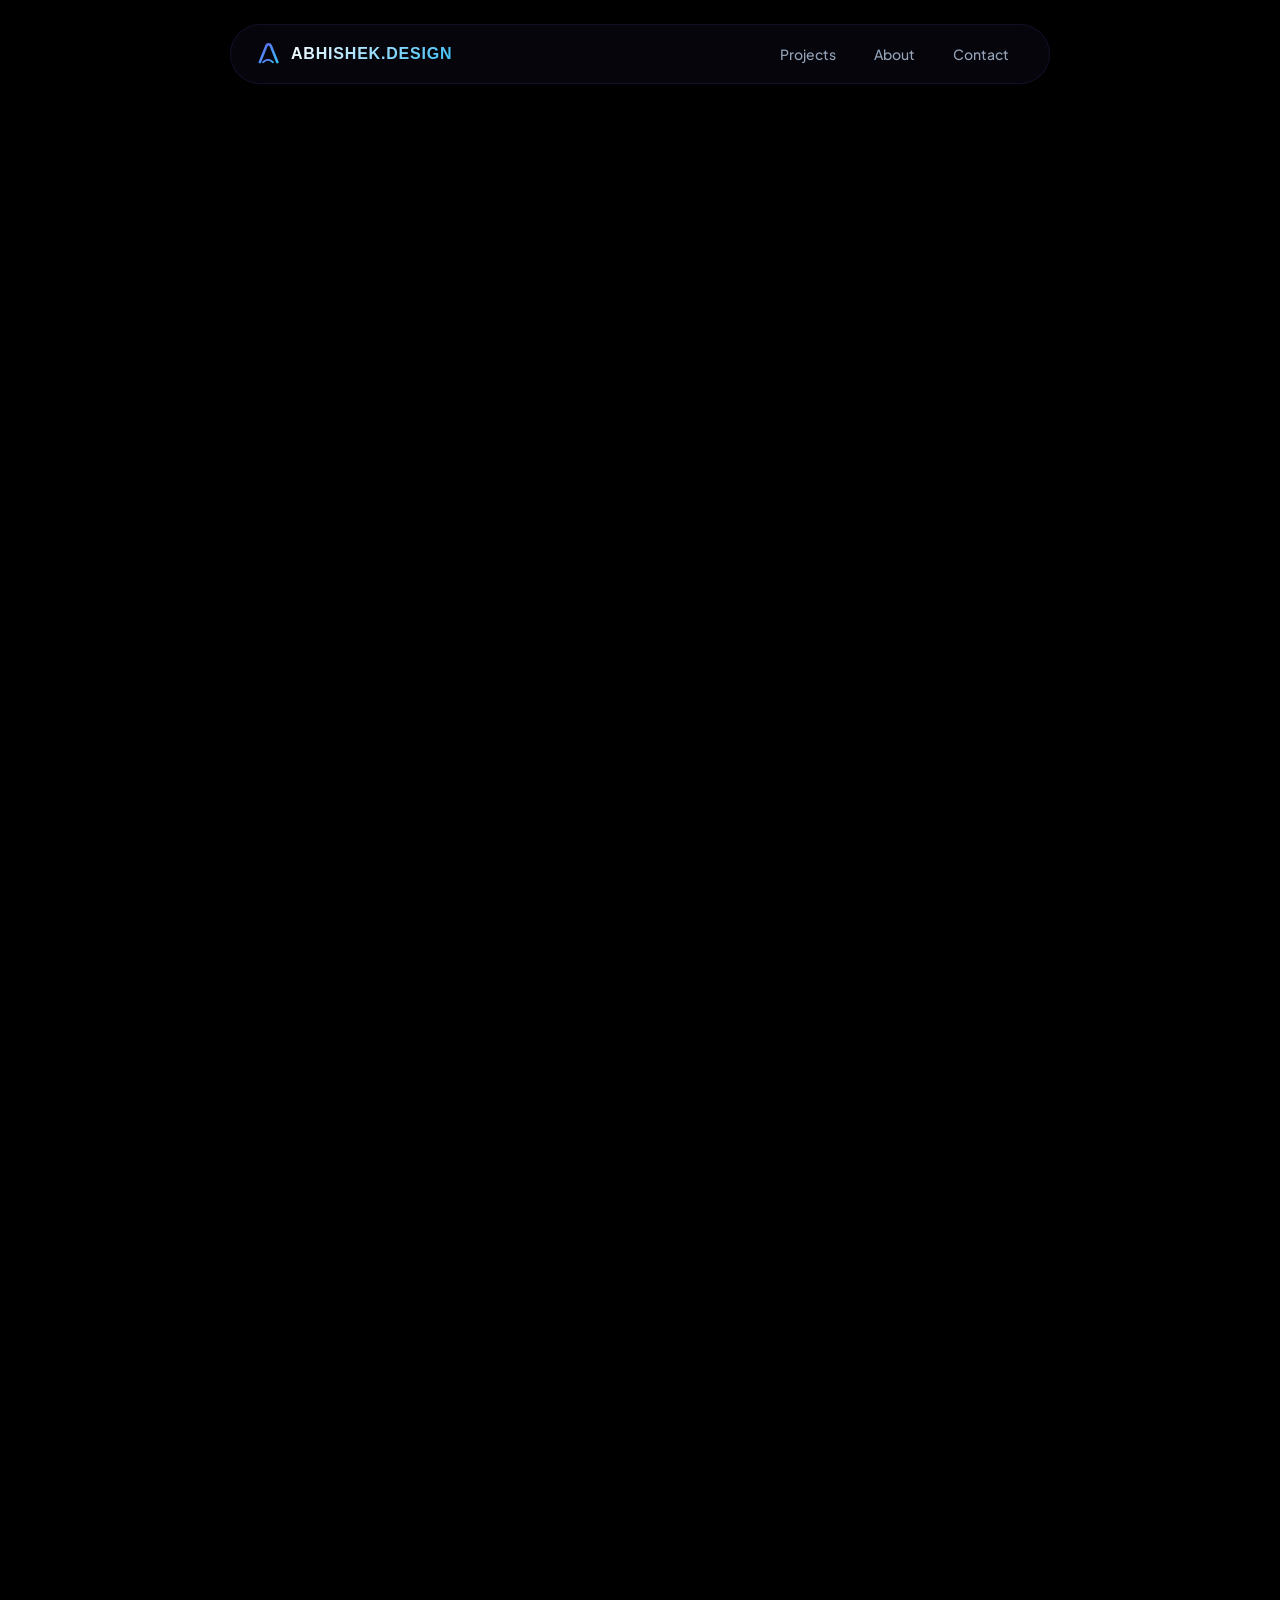
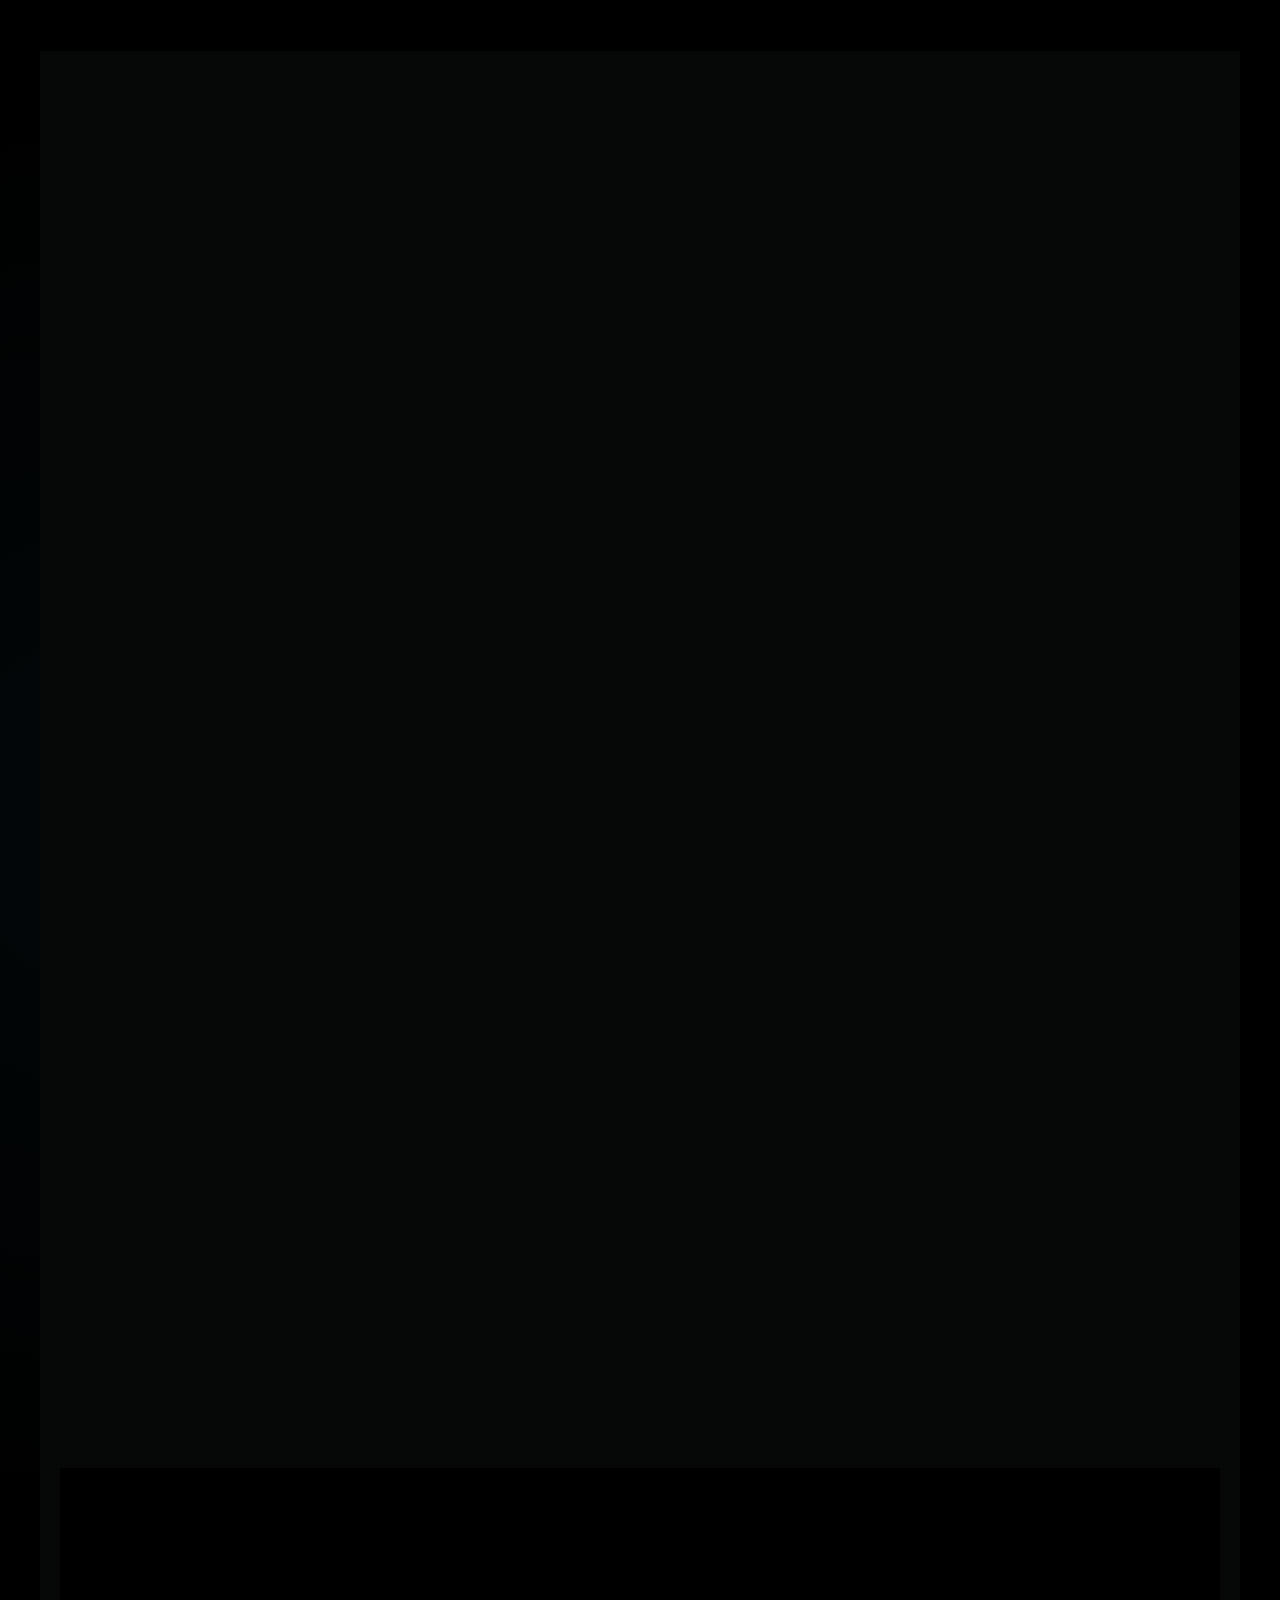
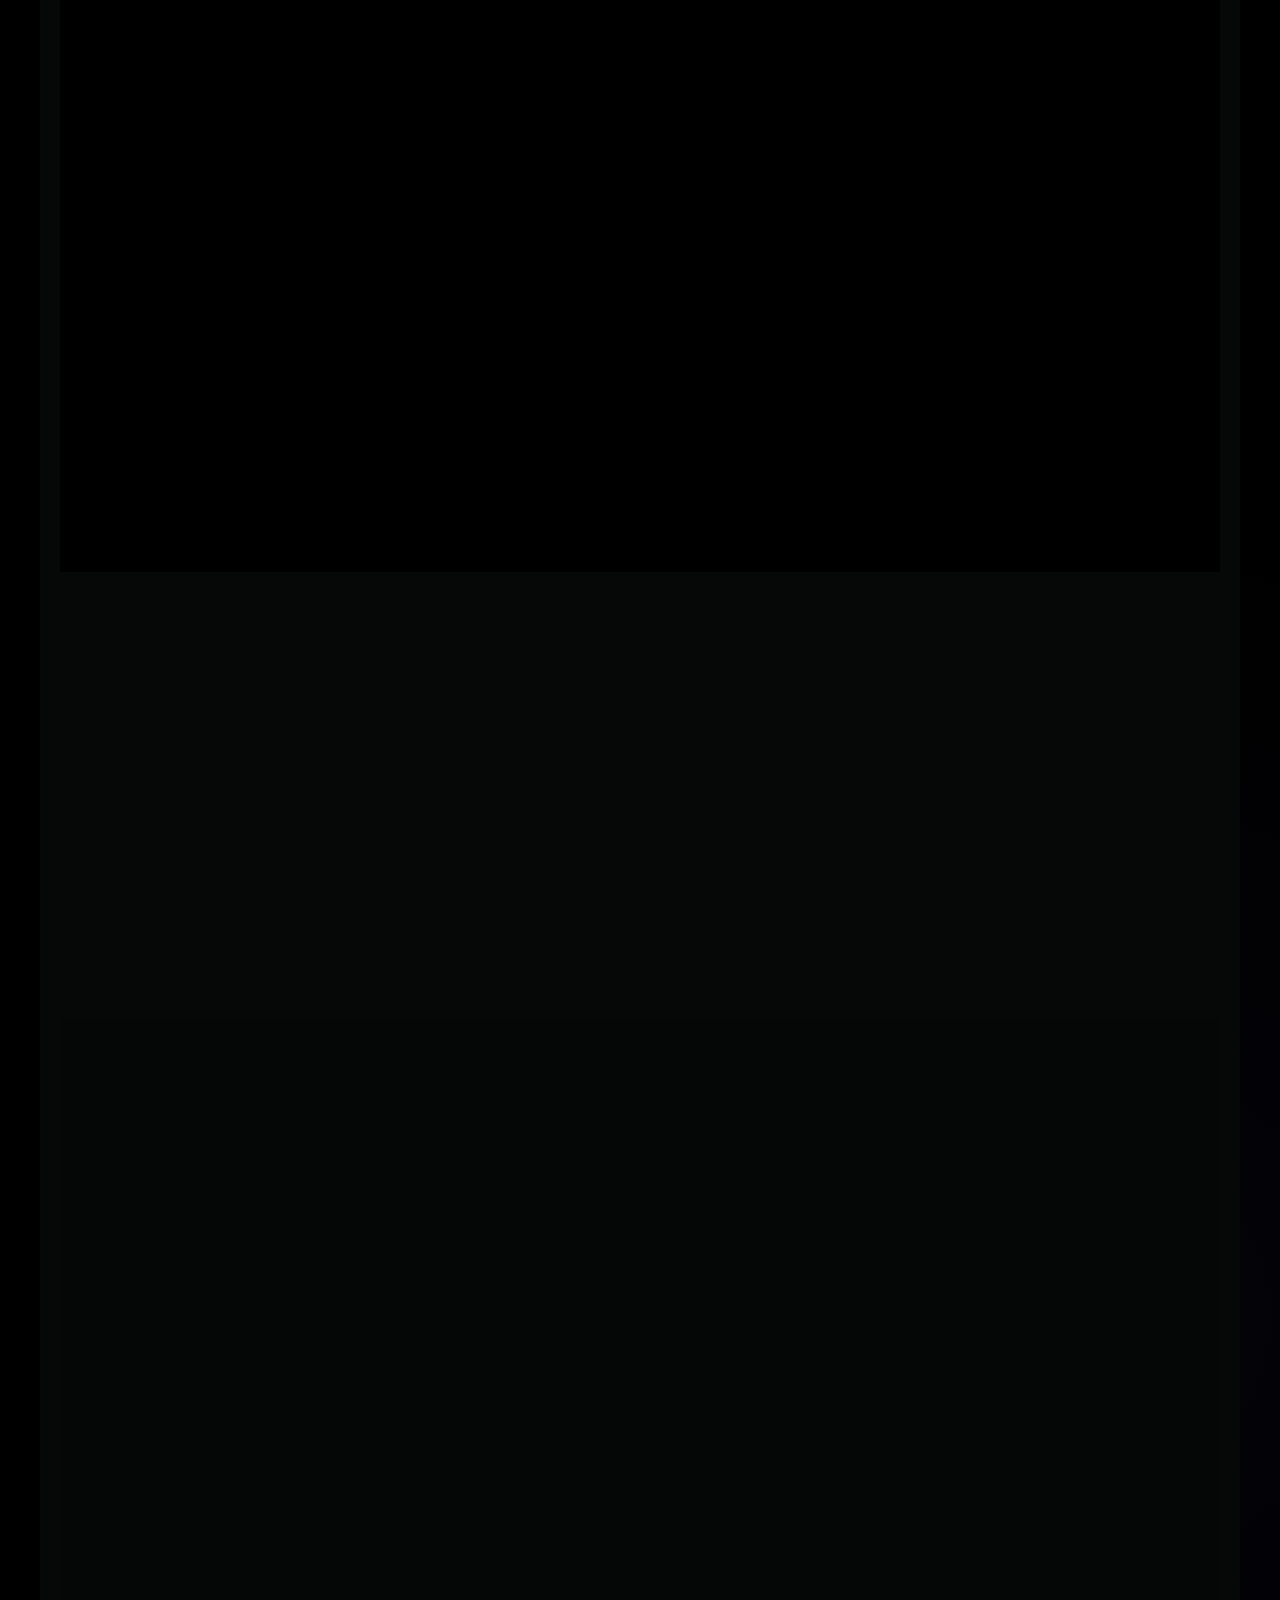
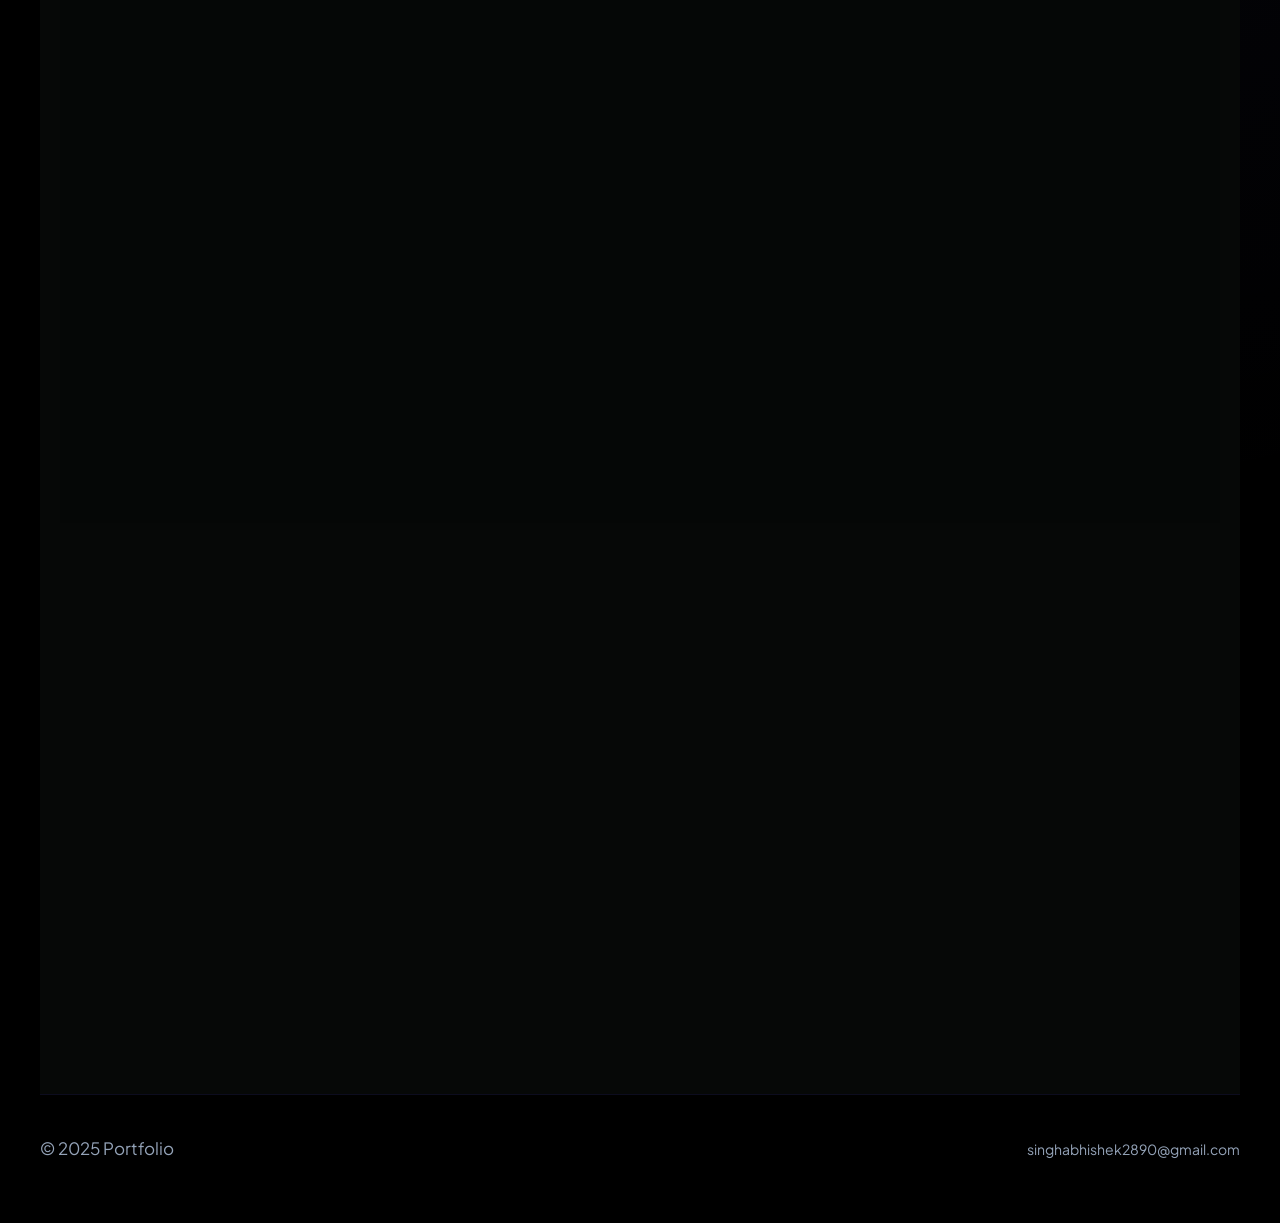
==== projects/planto.html @ 1b9af535 "Merge pull request #2 from Abhisheksingh1410/feature/framer-design-system Overhaul design system and" ====
<!doctype html>
<html lang="en">
  <head>
    <meta charset="utf-8">
    <meta name="viewport" content="width=device-width, initial-scale=1">
    <title>Planto Case Study - Abhishek Singh</title>
    <meta name="description" content="Planto case study by Abhishek Singh, a premium plant ecommerce landing page.">
    
    <!-- Preconnect to Fonts -->
    <link rel="preconnect" href="https://fonts.googleapis.com">
    <link rel="preconnect" href="https://fonts.gstatic.com" crossorigin>
    
    <!-- Satoshi and Plus Jakarta Sans -->
    <link href="https://fonts.googleapis.com/css2?family=Plus+Jakarta+Sans:ital,wght@0,300;0,400;0,500;0,600;0,700;0,800;1,300;1,400;1,500;1,600;1,700;1,800&display=swap" rel="stylesheet">
    <link href="https://api.fontshare.com/v2/css?f[]=satoshi@300,400,500,700,900&display=swap" rel="stylesheet">
    
    <link rel="stylesheet" href="../styles.css">
  </head>
  <body class="planto-case-study">
    <!-- Mouse Follower Ambient Glow -->
    <div class="mouse-follower" aria-hidden="true"></div>

    <!-- Floating pill header -->
    <header class="site-header">
      <a class="brand" href="../index.html" aria-label="Abhishek Singh home">
        <span class="brand-logo">
          <svg width="26" height="26" viewBox="0 0 32 32" fill="none" xmlns="http://www.w3.org/2000/svg">
            <defs>
              <linearGradient id="logo-grad" x1="0%" y1="0%" x2="100%" y2="100%">
                <stop offset="0%" stop-color="#6366f1" />
                <stop offset="100%" stop-color="#38bdf8" />
              </linearGradient>
            </defs>
            <path d="M6 26L14 6C14.5 4.8 15.5 4 16.8 4C18 4 19 4.8 19.5 6L27.5 26" stroke="url(#logo-grad)" stroke-width="3.2" stroke-linecap="round" stroke-linejoin="round"/>
            <path d="M11 18H22.5" stroke="url(#logo-grad)" stroke-width="3.2" stroke-linecap="round"/>
            <path d="M10 26C10 26 13 23 16 23C19 23 22 26 22 26" stroke="url(#logo-grad)" stroke-width="2.5" stroke-linecap="round"/>
          </svg>
        </span>
        <span class="brand-text">Abhishek.Design</span>
      </a>
      <button class="nav-toggle" type="button" aria-label="Open navigation" aria-expanded="false">
        <span></span>
        <span></span>
      </button>
      <nav class="site-nav" aria-label="Primary navigation">
        <a href="../index.html#projects">Projects</a>
        <a href="../index.html#about">About</a>
        <a href="../index.html#contact">Contact</a>
      </nav>
    </header>

    <main>
      <!-- Case Study Hero -->
      <section class="case-hero section-pad planto-hero">
        <div class="case-kicker reveal">Web Design / Ecommerce Landing Page</div>
        <h1 class="reveal">Planto Case Study</h1>
        <p class="case-lede reveal">A premium plant shopping experience that uses a dark botanical atmosphere, glass product panels, and customer-focused layouts to make indoor gardening feel aspirational.</p>
        
        <!-- Large Showcase Mockup -->
        <div class="case-single-visual reveal">
          <img class="case-visual" src="../assets/planto-mockup.jpeg" alt="Planto E-commerce Mockup Main">
        </div>
      </section>

      <!-- Case Overview Section -->
      <section class="section-pad case-overview">
        <div class="fact-grid reveal">
          <div>
            <span>Role</span>
            <strong>Landing Page UI, Visual Identity</strong>
          </div>
          <div>
            <span>Tools Used</span>
            <strong>Figma, Miro, ProtoPie, Maze</strong>
          </div>
          <div>
            <span>Format</span>
            <strong>Desktop Web Layout</strong>
          </div>
        </div>
        
        <div class="case-copy reveal">
          <h2>Design Context</h2>
          <p class="project-brief-intro">Planto is a premium plant e-commerce landing page crafted as a rich, long-form journey for contemporary plant lovers. Below is a breakdown of the core user experience challenges and how the design system addresses them.</p>
        </div>
      </section>

      <!-- Visual Problem & Solution Section (Botanical Green Theme) -->
      <section class="section-pad planto-problem-solution-visualizer">
        <div class="visualizer-header reveal">
          <span class="pill-badge"><span class="badge-dot green"></span>Problem &amp; Solution</span>
        </div>
        
        <div class="visualizer-container reveal">
          <div class="visualizer-circle-bg green-glow" aria-hidden="true"></div>
          
          <!-- Box 1: The Problem (Top Right / Forest Green Background) -->
          <div class="visual-card problem-card planto-theme">
            <div class="card-tabs">
              <span class="tab active">Problem</span>
              <span class="tab">Solution</span>
            </div>
            <div class="card-body">
              <p>Online plant shopping often feels flat and uninspiring. Standard e-commerce grids fail to convey the organic beauty, care requirements, and environmental benefits of indoor plants, leading to low engagement and customer hesitation.</p>
            </div>
            <div class="card-footer">
              <div class="profile-avatar planto-theme">AS</div>
              <div class="profile-info">
                <strong>Abhishek Singh</strong>
                <span>UI/UX Designer</span>
              </div>
            </div>
          </div>
          
          <!-- Box 2: Solution Step 1 (Middle Left / Dark Glassmorphic Background) -->
          <div class="visual-card solution-card step-1">
            <div class="card-tabs">
              <span class="tab">Problem</span>
              <span class="tab active">Solution</span>
            </div>
            <div class="card-body">
              <div class="step-indicator">
                <span class="step-dot active">1</span>
                <span class="step-dot">2</span>
              </div>
              <p>Design a premium landing page with a deep botanical dark theme, parallax greenery panels, and glassmorphic tiles that present plants as high-end living decor.</p>
            </div>
          </div>
          
          <!-- Box 3: Solution Step 2 (Bottom Right / Dark Glassmorphic Background) -->
          <div class="visual-card solution-card step-2">
            <div class="card-tabs">
              <span class="tab">Problem</span>
              <span class="tab active">Solution</span>
            </div>
            <div class="card-body">
              <div class="step-indicator">
                <span class="step-dot">1</span>
                <span class="step-dot active">2</span>
              </div>
              <p>Integrate educational features, user-generated reviews, and interactive care instructions directly into the product flow to establish trust and simplify checkout.</p>
            </div>
          </div>
        </div>

      <!-- Design Approach Section -->
      <section class="section-pad">
        <div class="section-heading reveal">
          <p class="eyebrow">Design Approach</p>
          <h2>Turn a product listing into a calm shopping story.</h2>
        </div>
        <div class="insight-grid">
          <article class="service-card reveal">
            <h3>Atmospheric Hero</h3>
            <p>The dark botanical background and “Breathe Natural” display headlines establish a premium, natural brand identity immediately.</p>
          </article>
          <article class="service-card reveal">
            <h3>Glass Product Cards</h3>
            <p>Semi-transparent cards keep the viewport layered and premium while maintaining clarity in product names and pricing.</p>
          </article>
          <article class="service-card reveal">
            <h3>Trust Sections</h3>
            <p>Strategic placements of reviews, benefits, and plant descriptions build customer trust before reaching checkout.</p>
          </article>
        </div>
      </section>

      <!-- Typography & Color Section (Botanical Green Theme) -->
      <section class="section-pad planto-typography-color-section">
        <div class="visualizer-header reveal">
          <span class="pill-badge"><span class="badge-dot green"></span>Typography &amp; Color</span>
        </div>
        
        <div class="typo-color-grid reveal">
          <!-- Typography Panel -->
          <div class="typo-panel-card">
            <div class="weight-row">
              <span class="weight-chip">Light</span>
              <span class="weight-chip">Regular</span>
              <span class="weight-chip">Medium</span>
              <span class="weight-chip">SemiBold</span>
              <span class="weight-chip">Bold</span>
            </div>
            <div class="typo-showcase">
              <div class="typo-letters">AaBbCc</div>
              <div class="typo-font-name">Satoshi</div>
            </div>
            <div class="typo-chars">
              <div class="char-line">ABCDEFGHIJKLMNOPQRSTUVWXYZ</div>
              <div class="char-line">abcdefghijklmnopqrstuvwxyz</div>
              <div class="char-line">1234567890/@#$%&amp;*( )</div>
            </div>
          </div>
          
          <!-- Color Swatch Panel (Green Split Swatches) -->
          <div class="color-swatch-card">
            <div class="swatch-columns">
              <!-- Col 1: Tall primary color -->
              <div class="swatch-column tall" style="background-color: #10b981; color: #000000;">
                <span class="hex-badge light">#10B981</span>
                <span class="swatch-title">Primary Green</span>
              </div>
              
              <!-- Col 2: Split colors -->
              <div class="swatch-column split">
                <div class="swatch-sub-block" style="background-color: #0f291e;">
                  <span class="hex-badge">#0F291E</span>
                  <span class="swatch-title">Deep Forest</span>
                </div>
                <div class="swatch-sub-block" style="background-color: #000000; border-top: 1px solid rgba(255,255,255,0.05);">
                  <span class="hex-badge">#000000</span>
                  <span class="swatch-title">Pitch Black</span>
                </div>
              </div>
              
              <!-- Col 3: Split colors -->
              <div class="swatch-column split">
                <div class="swatch-sub-block" style="background-color: #d1fae5; color: #000000;">
                  <span class="hex-badge light">#D1FAE5</span>
                  <span class="swatch-title">Sage Green</span>
                </div>
                <div class="swatch-sub-block" style="background-color: #94a3b8; color: #000000; border-top: 1px solid rgba(0,0,0,0.05);">
                  <span class="hex-badge light">#94A3B8</span>
                  <span class="swatch-title">Cool Slate</span>
                </div>
              </div>
              
              <!-- Col 4: Split colors -->
              <div class="swatch-column split">
                <div class="swatch-sub-block" style="background-color: #ffffff; color: #0c0c0c;">
                  <span class="hex-badge light">#FFFFFF</span>
                  <span class="swatch-title">Pure White</span>
                </div>
                <div class="swatch-sub-block" style="background-color: #000000; border-top: 1px solid rgba(255,255,255,0.05);">
                  <span class="hex-badge">#000000</span>
                  <span class="swatch-title">Background</span>
                </div>
              </div>
            </div>
          </div>
        </div>
      </section>

      <!-- Visual Breakdown Bento Section -->
      <section class="section-pad planto-breakdown">
        <div class="breakdown-card reveal">
          <span>01</span>
          <h3>Hero & Showcase</h3>
          <p>Large-scale leafy photography anchors the first viewport, framed by clean navigation, icons, and featured tags.</p>
        </div>
        <div class="breakdown-card reveal">
          <span>02</span>
          <h3>Trendy Glass Cards</h3>
          <p>Product tiles employ consistent grids, rounded frosted glass layers, visible price points, and mini cart triggers.</p>
        </div>
        <div class="breakdown-card reveal">
          <span>03</span>
          <h3>Review & Collection</h3>
          <p>Lower sections integrate user proof, botanical benefits, and newsletter triggers for an editorial shopping journey.</p>
        </div>
      </section>

      <!-- Interface Gallery Section (Staggered masonry/asymmetric grid) -->
      <section class="section-pad planto-mockup-gallery">
        <div class="visualizer-header reveal">
          <span class="pill-badge"><span class="badge-dot green"></span>Design Gallery</span>
          <h2>The Complete Planto Interface Ecosystem</h2>
        </div>
        
        <div class="gallery-pattern reveal">
          <div class="gallery-item item-1">
            <img src="../assets/planto-mockup.jpeg" alt="Planto Main Mockup">
          </div>
          <div class="gallery-item item-2">
            <img src="../assets/planto-mockup-1.jpeg" alt="Planto Hero Mockup">
          </div>
          <div class="gallery-item item-3">
            <img src="../assets/planto-mockup-2.jpeg" alt="Planto Glass Cards Mockup">
          </div>
          <div class="gallery-item item-4">
            <img src="../assets/planto-mockup-3.jpeg" alt="Planto Showcase Mockup">
          </div>
        </div>
      </section>

      <!-- Back Action Section -->
      <section class="section-pad split-section">
        <div class="section-heading reveal">
          <p class="eyebrow">Outcome</p>
          <h2>A web system that balances atmosphere with ecommerce paths.</h2>
        </div>
        <div class="about-copy reveal">
          <p>Planto showcases the designer's ability to develop a full web layout system: merging brand story, botanical artwork, glassmorphism UI elements, product cards, and responsive bento grids into a high-fidelity landing page.</p>
          <a class="button primary" href="../index.html#projects">Back to Projects</a>
        </div>
      </section>
    </main>

    <footer class="site-footer">
      <p>© 2025 Portfolio</p>
      <a href="mailto:singhabhishek2890@gmail.com">singhabhishek2890@gmail.com</a>
    </footer>
    <script src="../script.js"></script>
  </body>
</html>
---- styles.css ----
:root {
  color-scheme: dark;
  --bg: #040409;
  --bg-card: #080811;
  --bg-card-hover: #0f0f1c;
  --border: rgba(99, 102, 241, 0.12);
  --border-hover: rgba(56, 189, 248, 0.3);
  --text-primary: #ffffff;
  --text-secondary: #94a3b8;
  --text-muted: #475569;
  --accent-violet: #6366f1;
  --accent-cyan: #38bdf8;
  --accent-gradient: linear-gradient(135deg, #818cf8 0%, #6366f1 50%, #38bdf8 100%);
  --glow-violet: rgba(99, 102, 241, 0.15);
  --glow-cyan: rgba(56, 189, 248, 0.15);
  --radius-lg: 20px;
  --radius-md: 12px;
  --radius-sm: 8px;
  --max-width: 1200px;
  --transition-spring: all 0.5s cubic-bezier(0.16, 1, 0.3, 1);
  --transition-smooth: all 0.3s ease;
}

* {
  box-sizing: border-box;
  margin: 0;
  padding: 0;
}

html {
  scroll-behavior: smooth;
  background-color: var(--bg);
}

body {
  background-color: var(--bg);
  background-image: 
    radial-gradient(circle at 50% -20%, rgba(99, 102, 241, 0.13), transparent 75rem),
    radial-gradient(circle at 10% 40%, rgba(56, 189, 248, 0.04), transparent 45rem),
    radial-gradient(circle at 85% 75%, rgba(99, 102, 241, 0.04), transparent 50rem);
  background-repeat: no-repeat;
  color: var(--text-primary);
  font-family: "Plus Jakarta Sans", "Inter", -apple-system, sans-serif;
  -webkit-font-smoothing: antialiased;
  -moz-osx-font-smoothing: grayscale;
  line-height: 1.6;
  overflow-x: hidden;
}

body.nav-open {
  overflow: hidden;
}

/* Typography Details */
h1, h2, h3, h4, .button, .brand, .eyebrow, .status-panel, .pro-tag, .amateur-tag, .step-card span {
  font-family: "Satoshi", "Plus Jakarta Sans", sans-serif;
}

h1 {
  font-size: clamp(48px, 9.5vw, 110px);
  font-weight: 900;
  line-height: 0.95;
  letter-spacing: -0.04em;
  color: var(--text-primary);
}

h2 {
  font-size: clamp(32px, 5vw, 56px);
  font-weight: 700;
  line-height: 1.1;
  letter-spacing: -0.02em;
  color: var(--text-primary);
}

h3 {
  font-size: clamp(20px, 3vw, 26px);
  font-weight: 700;
  line-height: 1.2;
  letter-spacing: -0.01em;
  color: var(--text-primary);
}

p {
  color: var(--text-secondary);
  font-size: clamp(15px, 2vw, 17px);
}

a {
  color: inherit;
  text-decoration: none;
}

img {
  display: block;
  max-width: 100%;
}

/* Sections Spacer */
.section-pad {
  width: min(calc(100% - 40px), var(--max-width));
  margin: 0 auto;
  padding: 100px 0;
}

.section-heading {
  max-width: 700px;
  margin-bottom: 50px;
}

.eyebrow {
  display: inline-block;
  font-size: 12px;
  font-weight: 700;
  text-transform: uppercase;
  letter-spacing: 0.12em;
  color: var(--accent-cyan);
  margin-bottom: 12px;
}

/* Floating glass pill navbar */
.site-header {
  position: fixed;
  top: 24px;
  left: 50%;
  transform: translateX(-50%);
  width: min(calc(100% - 32px), 820px);
  height: 60px;
  background: rgba(8, 8, 16, 0.7);
  backdrop-filter: blur(24px);
  -webkit-backdrop-filter: blur(24px);
  border: 1px solid var(--border);
  border-radius: 999px;
  display: flex;
  align-items: center;
  justify-content: space-between;
  padding: 0 24px;
  z-index: 1000;
  transition: border-color 0.3s, box-shadow 0.3s;
}

.site-header:hover {
  border-color: rgba(99, 102, 241, 0.25);
  box-shadow: 0 10px 30px rgba(0, 0, 0, 0.6);
}

.brand {
  display: inline-flex;
  align-items: center;
  gap: 10px;
  font-weight: 900;
  font-size: 16px;
  text-transform: uppercase;
  letter-spacing: 0.05em;
}

.brand-logo {
  display: grid;
  place-items: center;
}

.brand-text {
  background: linear-gradient(135deg, #ffffff 0%, var(--accent-cyan) 100%);
  -webkit-background-clip: text;
  -webkit-text-fill-color: transparent;
}

.site-nav {
  display: flex;
  align-items: center;
  gap: 6px;
}

.site-nav a {
  font-size: 14px;
  font-weight: 500;
  color: var(--text-secondary);
  padding: 8px 16px;
  border-radius: 999px;
  transition: var(--transition-smooth);
}

.site-nav a:hover {
  color: var(--text-primary);
  background: rgba(255, 255, 255, 0.05);
}

.nav-toggle {
  display: none;
  flex-direction: column;
  justify-content: space-between;
  width: 24px;
  height: 16px;
  background: transparent;
  border: none;
  cursor: pointer;
}

.nav-toggle span {
  display: block;
  width: 100%;
  height: 2px;
  background: var(--text-primary);
  border-radius: 2px;
  transition: transform 0.3s, opacity 0.3s;
}

/* Mouse Follower Glow Dot */
.mouse-follower {
  position: fixed;
  width: 6px;
  height: 6px;
  background: #ffffff;
  border-radius: 50%;
  pointer-events: none;
  z-index: 9999;
  opacity: 0;
  transform: translate(-50%, -50%);
  box-shadow: 0 0 10px 2px rgba(255, 255, 255, 0.6);
  transition: left 0.08s ease-out, top 0.08s ease-out, opacity 0.3s ease;
}

/* Pulsing availability badge */
.availability-badge {
  display: inline-flex;
  align-items: center;
  gap: 8px;
  background: rgba(56, 189, 248, 0.08);
  border: 1px solid rgba(56, 189, 248, 0.2);
  border-radius: 999px;
  padding: 6px 14px;
  margin-bottom: 28px;
}

.availability-badge span {
  font-size: 11px;
  font-weight: 700;
  text-transform: uppercase;
  letter-spacing: 0.08em;
  color: var(--accent-cyan);
}

.status-dot {
  width: 8px;
  height: 8px;
  background: var(--accent-cyan);
  border-radius: 50%;
  position: relative;
}

.status-dot::after {
  content: '';
  position: absolute;
  width: 100%;
  height: 100%;
  top: 0;
  left: 0;
  background: var(--accent-cyan);
  border-radius: 50%;
  animation: pulse 2s ease-in-out infinite;
}

@keyframes pulse {
  0% { transform: scale(1); opacity: 0.8; }
  100% { transform: scale(2.8); opacity: 0; }
}

/* Hero Section */
.hero {
  position: relative;
  min-height: 96svh;
  display: flex;
  align-items: center;
  padding-top: 130px;
}

/* Shooting Stars Background */
.shooting-stars-container {
  position: absolute;
  inset: 0;
  overflow: hidden;
  pointer-events: none;
  z-index: 0;
}

.star {
  position: absolute;
  top: -50px;
  right: 0;
  width: 2px;
  height: 2px;
  background: #fff;
  border-radius: 50%;
  opacity: 0;
  animation: shootingStar 4.5s ease-in-out infinite;
}

.star::before {
  content: '';
  position: absolute;
  top: 50%;
  transform: translateY(-50%);
  width: 100px;
  height: 1px;
  background: linear-gradient(90deg, #fff, transparent);
}

.star:nth-child(1) { right: 10%; top: 5%; animation-delay: 0s; animation-duration: 4.5s; }
.star:nth-child(2) { right: 30%; top: 15%; animation-delay: 1.5s; animation-duration: 3.5s; }
.star:nth-child(3) { right: 55%; top: 2%; animation-delay: 0.8s; animation-duration: 5.5s; }
.star:nth-child(4) { right: 75%; top: 25%; animation-delay: 2.2s; animation-duration: 4s; }
.star:nth-child(5) { right: 20%; top: 40%; animation-delay: 3s; animation-duration: 3.8s; }
.star:nth-child(6) { right: 65%; top: 10%; animation-delay: 1.2s; animation-duration: 4.8s; }

@keyframes shootingStar {
  0% {
    transform: translate(0, 0) rotate(-45deg);
    opacity: 0;
  }
  8% {
    opacity: 1;
  }
  28% {
    transform: translate(-500px, 500px) rotate(-45deg);
    opacity: 0;
  }
  100% {
    transform: translate(-500px, 500px) rotate(-45deg);
    opacity: 0;
  }
}

.hero-content {
  width: 100%;
}

.hero-grid {
  display: grid;
  grid-template-columns: 1.2fr 0.8fr;
  gap: 50px;
  align-items: center;
  margin-top: 24px;
}

/* Gradient heading highlight */
h1 {
  background: linear-gradient(135deg, #ffffff 40%, var(--accent-cyan) 100%);
  -webkit-background-clip: text;
  -webkit-text-fill-color: transparent;
}

.hero-copy {
  max-width: 600px;
  font-size: clamp(17px, 2.2vw, 22px);
  color: var(--text-secondary);
  line-height: 1.5;
  margin-top: 18px;
  font-weight: 400;
}

.hero-actions {
  display: flex;
  gap: 16px;
  margin-top: 32px;
}

.button {
  display: inline-flex;
  align-items: center;
  justify-content: center;
  height: 50px;
  padding: 0 28px;
  border-radius: 999px;
  font-size: 14px;
  font-weight: 700;
  transition: var(--transition-spring);
  cursor: pointer;
}

.button.primary {
  background: linear-gradient(135deg, var(--accent-violet) 0%, var(--accent-cyan) 100%);
  color: #ffffff;
  border: none;
}

.button.primary:hover {
  transform: translateY(-2px);
  box-shadow: 0 8px 24px var(--glow-violet);
}

.button.ghost {
  background: rgba(255, 255, 255, 0.02);
  color: var(--text-primary);
  border: 1px solid var(--border);
  backdrop-filter: blur(8px);
}

.button.ghost:hover {
  background: rgba(255, 255, 255, 0.08);
  border-color: var(--border-hover);
  transform: translateY(-2px);
}

.hero-metrics {
  display: grid;
  grid-template-columns: repeat(3, 1fr);
  gap: 16px;
  max-width: 580px;
  margin-top: 48px;
  border-top: 1px solid var(--border);
  padding-top: 32px;
}

.hero-metrics div {
  display: flex;
  flex-direction: column;
  gap: 4px;
}

.hero-metrics strong {
  font-size: clamp(28px, 4vw, 36px);
  font-weight: 900;
  line-height: 1;
  color: var(--text-primary);
}

.hero-metrics span {
  font-size: 13px;
  color: var(--text-muted);
}

.hero-feature {
  position: relative;
  display: flex;
  align-items: center;
  justify-content: center;
  min-height: 480px;
}

.feature-orbit {
  position: absolute;
  width: 90%;
  aspect-ratio: 1;
  border-radius: 50%;
  border: 1px dashed rgba(99, 102, 241, 0.08);
  background: radial-gradient(circle at center, var(--glow-violet) 0%, transparent 60%);
  animation: rotateOrbit 120s linear infinite;
}

@keyframes rotateOrbit {
  0% { transform: rotate(0deg); }
  100% { transform: rotate(360deg); }
}

.hero-phone {
  position: absolute;
  width: 52%;
  max-height: 380px;
  object-fit: cover;
  border-radius: 24px;
  border: 1px solid var(--border);
  box-shadow: 0 25px 60px rgba(0, 0, 0, 0.8);
  transition: var(--transition-spring);
}

.hero-phone.one {
  left: 3%;
  top: 10%;
  transform: rotate(-6deg);
  z-index: 2;
}

.hero-phone.two {
  right: 3%;
  bottom: 15%;
  transform: rotate(6deg);
  z-index: 1;
}

.hero-feature:hover .hero-phone.one {
  transform: rotate(-3deg) translateY(-8px);
}

.hero-feature:hover .hero-phone.two {
  transform: rotate(3deg) translateY(8px);
}

.hero-feature .status-panel {
  position: absolute;
  bottom: -15px;
  width: calc(100% - 20px);
  background: rgba(8, 8, 17, 0.75);
  backdrop-filter: blur(12px);
  border: 1px solid var(--border);
  border-radius: var(--radius-md);
  padding: 16px;
  z-index: 3;
}

.hero-feature .status-panel strong {
  display: block;
  font-size: 13px;
  color: var(--text-primary);
  line-height: 1.4;
}

.mini-tags {
  display: flex;
  flex-wrap: wrap;
  gap: 6px;
  margin-top: 10px;
}

.mini-tags span {
  font-size: 11px;
  font-weight: 600;
  color: var(--text-secondary);
  background: rgba(255, 255, 255, 0.03);
  border: 1px solid var(--border);
  padding: 4px 10px;
  border-radius: 999px;
}

/* Infinite text ticker with glassmorphism chips */
.ticker-text-marquee {
  width: 100%;
  overflow: hidden;
  border-top: 1px solid var(--border);
  border-bottom: 1px solid var(--border);
  padding: 24px 0;
  background: rgba(99, 102, 241, 0.005);
}

.ticker-text-container {
  display: flex;
  overflow: hidden;
}

.ticker-text-track {
  display: inline-flex;
  animation: scrollMarquee 25s linear infinite;
  width: max-content;
}

.ticker-chip {
  display: inline-flex;
  align-items: center;
  background: rgba(255, 255, 255, 0.02);
  border: 1px solid rgba(255, 255, 255, 0.06);
  padding: 10px 24px;
  border-radius: 999px;
  font-family: "Satoshi", sans-serif;
  font-weight: 500;
  font-size: 14px;
  color: var(--text-secondary);
  backdrop-filter: blur(12px);
  -webkit-backdrop-filter: blur(12px);
  margin: 0 12px;
  white-space: nowrap;
}

@keyframes scrollMarquee {
  0% { transform: translateX(0); }
  100% { transform: translateX(-50%); }
}

/* Project Cards Section */
.project-grid {
  display: grid;
  grid-template-columns: repeat(2, 1fr);
  gap: 28px;
}

.project-card {
  background: var(--bg-card);
  border: 1px solid var(--border);
  border-radius: var(--radius-lg);
  overflow: hidden;
  display: block;
  transition: var(--transition-spring);
}

.project-card:hover {
  transform: translateY(-6px);
  border-color: var(--border-hover);
  box-shadow: 0 30px 80px rgba(0, 0, 0, 0.8);
}

.project-image-wrapper {
  position: relative;
  overflow: hidden;
  aspect-ratio: 16/10;
  border-bottom: 1px solid var(--border);
  background: #0f0f12;
}

.project-card img {
  width: 100%;
  height: 100%;
  object-fit: cover;
  transition: transform 0.6s cubic-bezier(0.16, 1, 0.3, 1);
}

.project-card:hover img {
  transform: scale(1.03);
}

.project-overlay {
  position: absolute;
  inset: 0;
  background: rgba(0, 0, 0, 0.6);
  backdrop-filter: blur(6px);
  -webkit-backdrop-filter: blur(6px);
  display: flex;
  align-items: center;
  justify-content: center;
  opacity: 0;
  transition: opacity 0.3s ease;
}

.project-card:hover .project-overlay {
  opacity: 1;
}

.project-cta {
  font-weight: 700;
  color: #ffffff;
  background: linear-gradient(135deg, var(--accent-violet) 0%, var(--accent-cyan) 100%);
  padding: 12px 24px;
  border-radius: 999px;
  font-size: 13px;
  text-transform: uppercase;
  letter-spacing: 0.05em;
  display: inline-flex;
  align-items: center;
  gap: 8px;
  transform: translateY(12px);
  transition: transform 0.4s cubic-bezier(0.16, 1, 0.3, 1);
}

.project-card:hover .project-cta {
  transform: translateY(0);
}

.project-info {
  padding: 32px;
}

.project-type {
  font-size: 11px;
  font-weight: 700;
  text-transform: uppercase;
  letter-spacing: 0.1em;
  color: var(--accent-cyan);
  margin-bottom: 10px;
}

.project-info h3 {
  margin-bottom: 12px;
}

.project-info p {
  color: var(--text-secondary);
  font-size: 15px;
  line-height: 1.6;
}

/* Why Choose Me section */
.benefits-grid {
  display: grid;
  grid-template-columns: repeat(2, 1fr);
  gap: 24px;
}

.benefit-card {
  background: var(--bg-card);
  border: 1px solid var(--border);
  border-radius: var(--radius-lg);
  overflow: hidden;
  display: flex;
  flex-direction: column;
  transition: border-color 0.3s, box-shadow 0.3s;
}

.benefit-card:hover {
  border-color: rgba(56, 189, 248, 0.2);
  box-shadow: 0 15px 40px rgba(0, 0, 0, 0.6);
}

.benefit-header {
  display: flex;
  border-bottom: 1px solid var(--border);
}

.benefit-header span {
  flex: 1;
  text-align: center;
  padding: 16px;
  font-size: 11px;
  font-weight: 700;
  text-transform: uppercase;
  letter-spacing: 0.08em;
}

.pro-tag {
  color: var(--accent-cyan);
  background: rgba(56, 189, 248, 0.03);
  border-right: 1px solid var(--border);
}

.amateur-tag {
  color: var(--text-muted);
  background: transparent;
}

.benefit-body {
  display: flex;
  flex: 1;
}

.pro-side, .amateur-side {
  flex: 1;
  padding: 28px;
}

.pro-side {
  border-right: 1px solid var(--border);
  background: rgba(99, 102, 241, 0.005);
}

.pro-side h4 {
  color: var(--text-primary);
  margin-bottom: 8px;
  font-size: 15px;
  font-weight: 700;
}

.pro-side p {
  color: var(--text-secondary);
  font-size: 13.5px;
  line-height: 1.5;
}

.amateur-side h4 {
  color: #ff4757;
  margin-bottom: 8px;
  font-size: 15px;
  font-weight: 700;
  opacity: 0.75;
}

.amateur-side p {
  color: var(--text-muted);
  font-size: 13.5px;
  line-height: 1.5;
  opacity: 0.85;
}

/* Services section bento */
.service-bento {
  display: grid;
  grid-template-columns: repeat(3, 1fr);
  gap: 20px;
}

.service-card {
  background: var(--bg-card);
  border: 1px solid var(--border);
  border-radius: var(--radius-lg);
  padding: 36px;
  transition: var(--transition-spring);
  display: flex;
  flex-direction: column;
  justify-content: flex-start;
}

.service-card:hover {
  transform: translateY(-4px);
  border-color: var(--border-hover);
  box-shadow: 0 20px 40px rgba(0, 0, 0, 0.6);
}

.service-card.tall-bento {
  grid-row: span 2;
  justify-content: flex-end;
  min-height: 420px;
}

.service-icon {
  width: 44px;
  height: 44px;
  border-radius: var(--radius-md);
  background: rgba(255, 255, 255, 0.02);
  border: 1px solid var(--border);
  display: flex;
  align-items: center;
  justify-content: center;
  color: var(--accent-cyan);
  margin-bottom: 28px;
  transition: var(--transition-smooth);
}

.service-card:hover .service-icon {
  background: linear-gradient(135deg, var(--accent-violet) 0%, var(--accent-cyan) 100%);
  color: #ffffff;
  border-color: var(--accent-cyan);
}

.service-card.tall-bento .service-icon {
  margin-bottom: auto;
}

.service-card h3 {
  margin-bottom: 12px;
}

.service-card p {
  color: var(--text-secondary);
  font-size: 14px;
  line-height: 1.6;
}

/* Design Lab Grid */
.lab-grid {
  display: grid;
  grid-template-columns: repeat(3, 1fr);
  gap: 20px;
}

.lab-card {
  background: var(--bg-card);
  border: 1px solid var(--border);
  border-radius: var(--radius-lg);
  padding: 32px;
  min-height: 220px;
  display: flex;
  flex-direction: column;
  transition: var(--transition-spring);
}

.lab-card:hover {
  border-color: var(--border-hover);
  transform: translateY(-3px);
}

.lab-card span {
  display: inline-flex;
  align-items: center;
  justify-content: center;
  width: 36px;
  height: 36px;
  border-radius: 50%;
  border: 1px solid var(--border);
  background: rgba(255, 255, 255, 0.02);
  font-size: 12px;
  font-weight: 700;
  color: var(--accent-cyan);
  margin-bottom: 40px;
}

.lab-card h3 {
  margin-bottom: 10px;
  font-size: 18px;
}

.lab-card p {
  font-size: 14px;
  color: var(--text-secondary);
}

/* Split layout (About) */
.split-section {
  display: grid;
  grid-template-columns: 1.2fr 0.8fr;
  gap: 50px;
  align-items: center;
}

.about-copy p.about-bio {
  font-size: 18px;
  line-height: 1.6;
  color: var(--text-primary);
  margin-bottom: 30px;
}

.about-artwork-frame {
  width: 100%;
  aspect-ratio: 1;
  border-radius: var(--radius-lg);
  border: 1px solid var(--border);
  background: linear-gradient(135deg, rgba(255,255,255,0.01), rgba(255,255,255,0.03));
  padding: 16px;
  box-shadow: 0 20px 50px rgba(0, 0, 0, 0.6);
}

.about-artwork-frame img {
  width: 100%;
  height: 100%;
  object-fit: cover;
  border-radius: var(--radius-md);
  border: 1px solid rgba(255, 255, 255, 0.05);
}

.skill-cloud {
  display: flex;
  flex-wrap: wrap;
  gap: 10px;
}

.skill-cloud span {
  font-size: 13px;
  font-weight: 500;
  color: var(--text-secondary);
  background: rgba(255, 255, 255, 0.02);
  border: 1px solid var(--border);
  padding: 8px 18px;
  border-radius: 999px;
  transition: var(--transition-smooth);
}

.skill-cloud span:hover {
  color: var(--text-primary);
  border-color: rgba(56, 189, 248, 0.25);
  background: rgba(255, 255, 255, 0.05);
}

/* Process Section */
.steps {
  display: grid;
  grid-template-columns: repeat(4, 1fr);
  gap: 20px;
}

.step-card {
  background: var(--bg-card);
  border: 1px solid var(--border);
  border-radius: var(--radius-lg);
  padding: 32px;
  display: flex;
  flex-direction: column;
  transition: var(--transition-spring);
}

.step-card:hover {
  border-color: var(--border-hover);
  transform: translateY(-4px);
}

.step-card span {
  font-size: 32px;
  font-weight: 900;
  color: var(--text-muted);
  line-height: 1;
  margin-bottom: 36px;
  transition: var(--transition-smooth);
}

.step-card:hover span {
  color: var(--accent-cyan);
}

.step-card h3 {
  margin-bottom: 10px;
  font-size: 18px;
}

.step-card p {
  font-size: 14px;
  color: var(--text-secondary);
}

/* Contact Panel */
.contact-panel {
  background: radial-gradient(circle at 80% 20%, rgba(99, 102, 241, 0.08) 0%, transparent 40rem), var(--bg-card);
  border: 1px solid var(--border);
  border-radius: var(--radius-lg);
  padding: 60px 48px;
  text-align: center;
  position: relative;
  overflow: hidden;
}

.contact-panel h2 {
  margin-bottom: 16px;
}

.contact-panel p {
  max-width: 500px;
  margin: 0 auto 36px;
  color: var(--text-secondary);
}

.contact-panel .hero-actions {
  justify-content: center;
  margin-top: 0;
}

/* Footer styling */
.site-footer {
  width: min(calc(100% - 40px), var(--max-width));
  margin: 0 auto;
  padding: 40px 0 60px;
  border-top: 1px solid var(--border);
  display: flex;
  justify-content: space-between;
  align-items: center;
  font-size: 14px;
  color: var(--text-muted);
}

.site-footer a {
  transition: var(--transition-smooth);
}

.site-footer a:hover {
  color: var(--text-primary);
}

/* Animations for Scroll Reveal */
.reveal {
  opacity: 0;
  transform: translateY(24px);
  transition: opacity 0.8s cubic-bezier(0.16, 1, 0.3, 1), transform 0.8s cubic-bezier(0.16, 1, 0.3, 1);
}

.reveal.is-visible {
  opacity: 1;
  transform: translateY(0);
}

/* Case Study styling updates */
.case-hero {
  padding-top: 160px;
  text-align: center;
  position: relative;
}

.case-kicker {
  font-size: 12px;
  font-weight: 700;
  text-transform: uppercase;
  letter-spacing: 0.12em;
  color: var(--accent-cyan);
  margin-bottom: 16px;
}

.case-lede {
  max-width: 750px;
  margin: 20px auto 0;
  font-size: 19px;
  color: var(--text-secondary);
  line-height: 1.5;
}

.case-visual-grid {
  display: grid;
  grid-template-columns: 1.15fr 0.85fr;
  gap: 24px;
  margin-top: 50px;
  align-items: center;
}

.case-visual {
  border-radius: var(--radius-lg);
  border: 1px solid var(--border);
  box-shadow: 0 25px 60px rgba(0, 0, 0, 0.7);
  object-fit: cover;
  width: 100%;
}

.case-visual.tall {
  max-height: 540px;
}

.case-visual.wide {
  max-height: 540px;
}

.case-overview {
  display: grid;
  grid-template-columns: 0.75fr 1.25fr;
  gap: 50px;
  align-items: flex-start;
}

.fact-grid {
  display: grid;
  gap: 16px;
}

.fact-grid > div {
  background: var(--bg-card);
  border: 1px solid var(--border);
  padding: 20px 24px;
  border-radius: var(--radius-md);
}

.fact-grid span {
  display: block;
  font-size: 11px;
  font-weight: 700;
  text-transform: uppercase;
  color: var(--accent-cyan);
  margin-bottom: 6px;
  letter-spacing: 0.05em;
}

.fact-grid strong {
  font-size: 14px;
  color: var(--text-primary);
  font-weight: 500;
}

.case-copy h2 {
  margin-bottom: 16px;
  font-size: 32px;
}

.case-copy p {
  margin-bottom: 20px;
  font-size: 16px;
  line-height: 1.7;
}

.case-copy h4 {
  font-size: 15px;
  font-weight: 700;
  text-transform: uppercase;
  letter-spacing: 0.05em;
  color: var(--accent-cyan);
  margin-top: 24px;
  margin-bottom: 8px;
}

.playstore-btn-wrapper {
  margin-top: 32px;
}

.button.playstore {
  background: linear-gradient(135deg, var(--accent-violet) 0%, var(--accent-cyan) 100%);
  color: #ffffff;
  border: none;
}

.button.playstore:hover {
  transform: translateY(-2px);
  box-shadow: 0 8px 24px var(--glow-violet);
}

.insight-grid {
  display: grid;
  grid-template-columns: repeat(3, 1fr);
  gap: 20px;
}

/* CSS iPhone Device Mockup Casing */
.phone-mockup {
  position: relative;
  width: 270px;
  height: 560px;
  background: #000000;
  border: 10px solid #1a1a24;
  border-radius: 40px;
  box-shadow: 
    0 20px 50px rgba(0, 0, 0, 0.8),
    inset 0 0 0 2px rgba(255, 255, 255, 0.08);
  overflow: hidden;
  margin: 0 auto;
}

.phone-mockup::before {
  content: '';
  position: absolute;
  top: 10px;
  left: 50%;
  transform: translateX(-50%);
  width: 75px;
  height: 18px;
  background: #000;
  border-radius: 9px;
  z-index: 10;
}

.phone-screen-container {
  width: 100%;
  height: 100%;
  overflow: hidden;
}

.phone-screen-container img {
  width: 100%;
  height: 100%;
  object-fit: cover;
}

.features-mockup-grid {
  display: grid;
  grid-template-columns: repeat(3, 1fr);
  gap: 28px;
  margin-top: 48px;
}

.feature-mockup-card {
  background: var(--bg-card);
  border: 1px solid var(--border);
  border-radius: var(--radius-lg);
  padding: 32px 20px;
  text-align: center;
  transition: var(--transition-spring);
}

.feature-mockup-card:hover {
  transform: translateY(-6px);
  border-color: var(--border-hover);
  box-shadow: 0 15px 40px rgba(0, 0, 0, 0.5);
}

.feature-mockup-card .phone-mockup {
  margin-bottom: 24px;
}

.feature-mockup-card h4 {
  font-size: 18px;
  font-weight: 700;
  color: var(--text-primary);
  margin-bottom: 10px;
}

.feature-mockup-card p {
  font-size: 13.5px;
  color: var(--text-secondary);
  line-height: 1.5;
}

.vyybee-gallery {
  display: grid;
  grid-template-columns: repeat(2, 1fr);
  gap: 20px;
}

.gallery-panel {
  background: var(--bg-card);
  border: 1px solid var(--border);
  border-radius: var(--radius-lg);
  padding: 16px;
}

.gallery-panel img {
  border-radius: var(--radius-md);
  border: 1px solid var(--border);
  width: 100%;
  height: 320px;
  object-fit: cover;
}

.gallery-panel.large {
  grid-row: span 2;
}

.gallery-panel.large img {
  height: 696px;
}

.gallery-panel figcaption {
  font-size: 13px;
  color: var(--text-muted);
  margin-top: 14px;
  text-align: center;
}

.planto-hero img {
  margin-top: 50px;
}

/* Planto mockups page visual showcase grid */
.planto-mockups-grid {
  display: grid;
  grid-template-columns: repeat(3, 1fr);
  gap: 24px;
  margin-top: 48px;
}

.planto-mockup-card {
  background: var(--bg-card);
  border: 1px solid var(--border);
  border-radius: var(--radius-lg);
  padding: 18px;
  transition: var(--transition-spring);
  box-shadow: 0 15px 40px rgba(0, 0, 0, 0.6);
}

.planto-mockup-card:hover {
  transform: translateY(-6px);
  border-color: var(--border-hover);
  box-shadow: 0 25px 60px rgba(0, 0, 0, 0.8);
}

.planto-mockup-card img {
  width: 100%;
  aspect-ratio: 16 / 11;
  object-fit: cover;
  border-radius: var(--radius-md);
  border: 1px solid var(--border);
}

.planto-mockup-card h4 {
  font-size: 16px;
  font-weight: 700;
  margin-top: 16px;
  margin-bottom: 4px;
  color: var(--text-primary);
}

.planto-mockup-card p {
  font-size: 12.5px;
  color: var(--text-secondary);
}

.planto-breakdown {
  display: grid;
  grid-template-columns: repeat(3, 1fr);
  gap: 20px;
}

.breakdown-card {
  background: var(--bg-card);
  border: 1px solid var(--border);
  border-radius: var(--radius-lg);
  padding: 32px;
}

.breakdown-card span {
  font-size: 36px;
  font-weight: 900;
  color: var(--accent-cyan);
  opacity: 0.35;
  display: block;
  margin-bottom: 24px;
}

.breakdown-card h3 {
  margin-bottom: 10px;
  font-size: 18px;
}

.breakdown-card p {
  font-size: 14px;
  color: var(--text-secondary);
}

/* Responsiveness Settings */
@media (max-width: 991px) {
  .site-header {
    width: calc(100% - 24px);
    top: 16px;
  }

  .nav-toggle {
    display: flex;
  }

  .site-nav {
    position: fixed;
    top: 90px;
    left: 12px;
    right: 12px;
    background: rgba(8, 8, 17, 0.96);
    backdrop-filter: blur(30px);
    -webkit-backdrop-filter: blur(30px);
    border: 1px solid var(--border);
    border-radius: var(--radius-lg);
    flex-direction: column;
    padding: 24px;
    gap: 12px;
    display: none;
    box-shadow: 0 20px 45px rgba(0, 0, 0, 0.9);
  }

  .nav-open .site-nav {
    display: flex;
  }

  .nav-open .nav-toggle span:first-child {
    transform: translateY(7px) rotate(45deg);
  }

  .nav-open .nav-toggle span:last-child {
    transform: translateY(-7px) rotate(-45deg);
  }

  .site-nav a {
    width: 100%;
    text-align: center;
    padding: 12px;
  }

  .hero-grid {
    grid-template-columns: 1fr;
    gap: 40px;
  }

  .hero-feature {
    min-height: 420px;
  }

  .project-grid, .benefits-grid, .service-bento, .insight-grid, .vyybee-gallery, .planto-breakdown, .lab-grid, .steps, .features-mockup-grid, .planto-mockups-grid {
    grid-template-columns: 1fr;
  }

  .service-card.tall-bento {
    grid-row: span 1;
    min-height: auto;
  }

  .gallery-panel.large img {
    height: 280px;
  }

  .split-section, .case-overview, .case-visual-grid {
    grid-template-columns: 1fr;
    gap: 32px;
  }

  .hero-metrics {
    margin-top: 36px;
  }
  
  .about-artwork-frame {
    aspect-ratio: 1.5;
  }
}

@media (max-width: 600px) {
  .section-pad {
    padding: 60px 0;
  }

  .hero {
    padding-top: 100px;
  }

  .hero-actions {
    flex-direction: column;
    gap: 12px;
  }

  .button {
    width: 100%;
  }

  .hero-metrics {
    grid-template-columns: 1fr;
    gap: 20px;
  }

  .contact-panel {
    padding: 40px 24px;
  }

  .benefit-header {
    flex-direction: column;
  }

  .pro-tag {
    border-right: none;
    border-bottom: 1px solid var(--border);
  }

  .benefit-body {
    flex-direction: column;
  }

  .pro-side {
    border-right: none;
    border-bottom: 1px solid var(--border);
  }
  
  .about-artwork-frame {
    aspect-ratio: 1.2;
  }
}

/* ==========================================================================
   Vyybee Case Study - Custom Typography & Color Theme
   ========================================================================== */

body.vyybee-case-study {
  font-family: 'Century Gothic', 'CenturyGothic', AppleGothic, 'Plus Jakarta Sans', sans-serif;
  background-color: #000000;
  --primary-pink: #f03e6e;
  --dark-pink: #60182c;
  --bg-dark: #000000;
  --text-white: #ffffff;
  --text-muted: #979797;
  --bg-light: #FFFBE7;
}

body.vyybee-case-study h1,
body.vyybee-case-study h2,
body.vyybee-case-study h3,
body.vyybee-case-study h4,
body.vyybee-case-study .brand-text,
body.vyybee-case-study .pill-badge {
  font-family: 'Century Gothic', 'CenturyGothic', AppleGothic, 'Satoshi', sans-serif;
}

/* Case Single Visual Frame */
.case-single-visual {
  margin-top: 50px;
  display: flex;
  justify-content: center;
  width: 100%;
}

.case-single-visual .case-visual {
  max-width: 900px;
  max-height: 540px;
  width: 100%;
  object-fit: cover;
  border-radius: var(--radius-lg);
  border: 1px solid var(--border);
  box-shadow: 0 25px 60px rgba(0, 0, 0, 0.7);
}

/* Feature Mockup Custom Frame */
.feature-mockup-image-wrapper {
  position: relative;
  width: 100%;
  max-width: 280px;
  margin: 0 auto 24px auto;
  border-radius: 20px;
  overflow: hidden;
  box-shadow: 0 15px 35px rgba(0, 0, 0, 0.5);
  border: 1px solid rgba(255, 255, 255, 0.05);
}

.feature-mockup-image {
  width: 100%;
  height: auto;
  display: block;
  transition: transform 0.5s ease;
}

.feature-mockup-card:hover .feature-mockup-image {
  transform: scale(1.03);
}

/* Problem & Solution Visualizer */
.vyybee-problem-solution-visualizer {
  background: #08080d;
  position: relative;
  overflow: hidden;
}

.visualizer-header {
  margin-bottom: 40px;
}

.pill-badge {
  display: inline-flex;
  align-items: center;
  gap: 8px;
  background: rgba(255, 255, 255, 0.05);
  border: 1px solid rgba(255, 255, 255, 0.08);
  padding: 6px 14px;
  border-radius: 20px;
  font-size: 11px;
  font-weight: 700;
  color: var(--text-muted);
  text-transform: uppercase;
  letter-spacing: 0.05em;
  margin-bottom: 12px;
}

.badge-dot {
  width: 6px;
  height: 6px;
  background: #f03e6e;
  border-radius: 50%;
  box-shadow: 0 0 8px #f03e6e;
}

.visualizer-container {
  position: relative;
  min-height: 640px;
  display: flex;
  align-items: center;
  justify-content: center;
}

.visualizer-circle-bg {
  position: absolute;
  top: 50%;
  left: 50%;
  transform: translate(-50%, -50%);
  width: 480px;
  height: 480px;
  border: 1.5px solid rgba(240, 62, 110, 0.08);
  border-radius: 50%;
  pointer-events: none;
  box-shadow: inset 0 0 50px rgba(240, 62, 110, 0.02);
}

.visualizer-circle-bg::before {
  content: '';
  position: absolute;
  top: -6px;
  left: 50%;
  transform: translateX(-50%);
  width: 12px;
  height: 12px;
  background: #f03e6e;
  border-radius: 50%;
  box-shadow: 0 0 12px #f03e6e;
}

/* Visual Card Styles */
.visual-card {
  position: absolute;
  background: rgba(20, 20, 25, 0.8);
  border: 1px solid rgba(255, 255, 255, 0.06);
  border-radius: 24px;
  padding: 28px;
  box-shadow: 0 25px 60px rgba(0, 0, 0, 0.6);
  backdrop-filter: blur(16px);
  transition: transform 0.4s ease, border-color 0.4s ease;
  z-index: 5;
}

.visual-card:hover {
  transform: translateY(-5px);
  border-color: rgba(240, 62, 110, 0.2);
}

.visual-card .card-tabs {
  display: flex;
  gap: 6px;
  margin-bottom: 20px;
}

.visual-card .tab {
  font-size: 11px;
  font-weight: 700;
  padding: 6px 12px;
  border-radius: 12px;
  text-transform: uppercase;
  letter-spacing: 0.03em;
}

.visual-card .tab.active {
  background: rgba(255, 255, 255, 0.08);
  color: #ffffff;
}

.visual-card .tab:not(.active) {
  color: rgba(255, 255, 255, 0.35);
  background: rgba(255, 255, 255, 0.02);
}

.visual-card .card-body p {
  font-size: 14px;
  line-height: 1.6;
  color: rgba(255, 255, 255, 0.85);
  margin: 0;
}

/* Problem Card Customizations (Top Right / Red-Coral theme) */
.problem-card {
  top: 5%;
  right: 8%;
  width: 380px;
  background: #f03e6e;
  border-color: rgba(255, 255, 255, 0.1);
  color: #ffffff;
  box-shadow: 0 30px 65px rgba(240, 62, 110, 0.25);
}

.problem-card:hover {
  transform: translateY(-5px) rotate(0.5deg);
  border-color: rgba(255, 255, 255, 0.3);
}

.problem-card .tab.active {
  background: rgba(255, 255, 255, 0.25);
}

.problem-card .tab:not(.active) {
  color: rgba(255, 255, 255, 0.7);
  background: rgba(0, 0, 0, 0.15);
}

.problem-card .card-body p {
  color: #ffffff;
  font-weight: 500;
}

.problem-card .card-footer {
  display: flex;
  align-items: center;
  gap: 12px;
  margin-top: 24px;
  padding-top: 18px;
  border-top: 1px solid rgba(255, 255, 255, 0.15);
}

.problem-card .profile-avatar {
  width: 40px;
  height: 40px;
  border-radius: 50%;
  background: #60182c;
  display: flex;
  align-items: center;
  justify-content: center;
  font-weight: 700;
  font-size: 13px;
  border: 1.5px solid #ffffff;
  box-shadow: 0 4px 10px rgba(0,0,0,0.15);
}

.problem-card .profile-info {
  display: flex;
  flex-direction: column;
}

.problem-card .profile-info strong {
  font-size: 13.5px;
  font-weight: 700;
}

.problem-card .profile-info span {
  font-size: 11px;
  color: rgba(255, 255, 255, 0.8);
}

/* Solution Step Cards */
.solution-card {
  width: 360px;
}

.solution-card.step-1 {
  top: 32%;
  left: 6%;
}

.solution-card.step-2 {
  bottom: 5%;
  right: 12%;
}

.solution-card .step-indicator {
  display: flex;
  gap: 8px;
  margin-bottom: 16px;
}

.solution-card .step-dot {
  width: 28px;
  height: 28px;
  border-radius: 50%;
  display: flex;
  align-items: center;
  justify-content: center;
  font-size: 12px;
  font-weight: 700;
  background: rgba(255, 255, 255, 0.05);
  color: rgba(255, 255, 255, 0.4);
  border: 1px solid rgba(255, 255, 255, 0.06);
}

.solution-card .step-dot.active {
  background: #AFFD37; /* lime active color from screenshot */
  color: #0c0c0c;
  border: none;
  box-shadow: 0 0 10px rgba(175, 253, 55, 0.4);
}

/* Typography & Color Showcase */
.vyybee-typography-color-section {
  background: #000000;
}

.typo-color-grid {
  display: grid;
  grid-template-columns: 1fr 1.3fr;
  gap: 32px;
  margin-top: 32px;
}

.typo-panel-card {
  background: rgba(20, 20, 25, 0.6);
  border: 1px solid rgba(255, 255, 255, 0.06);
  border-radius: 24px;
  padding: 32px;
  display: flex;
  flex-direction: column;
  justify-content: space-between;
}

.weight-row {
  display: flex;
  flex-wrap: wrap;
  gap: 8px;
  margin-bottom: 40px;
}

.weight-chip {
  background: rgba(255, 255, 255, 0.05);
  border: 1px solid rgba(255, 255, 255, 0.08);
  padding: 8px 16px;
  border-radius: 12px;
  font-size: 12px;
  font-weight: 500;
  color: rgba(255, 255, 255, 0.7);
}

.weight-chip:last-child {
  font-weight: 700;
  color: #ffffff;
  border-color: rgba(255, 255, 255, 0.15);
}

.typo-showcase {
  margin-bottom: 40px;
}

.typo-letters {
  font-size: 64px;
  font-weight: 700;
  letter-spacing: -0.02em;
  color: rgba(255, 255, 255, 0.9);
  line-height: 1.1;
}

.typo-font-name {
  font-size: 32px;
  font-weight: 300;
  color: rgba(255, 255, 255, 0.4);
  margin-top: 8px;
}

.typo-chars {
  display: flex;
  flex-direction: column;
  gap: 8px;
}

.char-line {
  font-size: 13px;
  font-weight: 400;
  color: rgba(255, 255, 255, 0.5);
  letter-spacing: 0.05em;
}

/* Color Swatches Split Grid */
.color-swatch-card {
  border-radius: 24px;
  overflow: hidden;
  border: 1px solid rgba(255, 255, 255, 0.06);
  box-shadow: 0 25px 55px rgba(0, 0, 0, 0.5);
  height: 420px;
}

.swatch-columns {
  display: grid;
  grid-template-columns: 1.2fr 1fr 1fr 1fr;
  height: 100%;
}

.swatch-column {
  display: flex;
  flex-direction: column;
  height: 100%;
}

.swatch-column.tall {
  justify-content: space-between;
  padding: 24px;
  height: 100%;
}

.swatch-column.split {
  height: 100%;
}

.swatch-sub-block {
  flex: 1;
  display: flex;
  flex-direction: column;
  justify-content: space-between;
  padding: 24px;
}

.hex-badge {
  background: rgba(255, 255, 255, 0.12);
  border: 1px solid rgba(255, 255, 255, 0.08);
  backdrop-filter: blur(4px);
  padding: 5px 10px;
  border-radius: 8px;
  font-size: 11px;
  font-weight: 700;
  width: fit-content;
  color: #ffffff;
  letter-spacing: 0.03em;
}

.hex-badge.light {
  background: rgba(0, 0, 0, 0.06);
  border: 1px solid rgba(0, 0, 0, 0.04);
  color: #0c0c0c;
}

.swatch-title {
  font-size: 13px;
  font-weight: 600;
  opacity: 0.85;
}

/* Asymmetric Interface Gallery */
.gallery-pattern {
  display: grid;
  grid-template-columns: 1fr 1.2fr;
  gap: 32px;
  margin-top: 40px;
}

.gallery-item {
  border-radius: 24px;
  overflow: hidden;
  border: 1px solid rgba(255, 255, 255, 0.06);
  box-shadow: 0 20px 45px rgba(0, 0, 0, 0.6);
  transition: transform 0.6s cubic-bezier(0.16, 1, 0.3, 1), border-color 0.4s ease;
}

.gallery-item img {
  width: 100%;
  height: 100%;
  object-fit: cover;
  display: block;
}

.gallery-item:hover {
  transform: scale(1.015) translateY(-5px);
  border-color: rgba(240, 62, 110, 0.35);
}

.gallery-item.item-1 {
  grid-row: span 2;
  max-height: 700px;
}

.gallery-item.item-2 {
  max-height: 334px;
}

.gallery-item.item-3 {
  grid-column: 2;
  max-height: 334px;
}

.gallery-item.item-4 {
  grid-column: span 2;
  max-height: 440px;
}

/* Responsive updates for custom sections */
@media (max-width: 992px) {
  .visualizer-container {
    min-height: auto;
    flex-direction: column;
    gap: 24px;
    padding: 40px 0;
  }
  
  .visualizer-circle-bg {
    display: none;
  }
  
  .visual-card {
    position: relative !important;
    top: auto !important;
    left: auto !important;
    right: auto !important;
    bottom: auto !important;
    width: 100% !important;
    max-width: 480px;
  }
  
  .typo-color-grid {
    grid-template-columns: 1fr;
  }
  
  .color-swatch-card {
    height: auto;
  }
  
  .swatch-columns {
    grid-template-columns: 1fr 1fr;
    height: auto;
  }
  
  .swatch-column.tall {
    height: 180px;
  }
  
  .swatch-sub-block {
    height: 120px;
  }
}

@media (max-width: 768px) {
  .gallery-pattern {
    grid-template-columns: 1fr;
  }
  
  .gallery-item {
    grid-row: auto !important;
    grid-column: auto !important;
    max-height: 380px !important;
  }
}

@media (max-width: 480px) {
  .swatch-columns {
    grid-template-columns: 1fr;
  }
}

/* ==========================================================================
   Planto Case Study - Custom Typography & Color Theme
   ========================================================================== */

body.planto-case-study {
  background-color: #000000;
  --primary-green: #10b981;
  --dark-green: #0f291e;
  --bg-dark: #000000;
  --text-white: #ffffff;
  --text-muted: #94a3b8;
  --bg-light: #d1fae5;
}

body.planto-case-study h1,
body.planto-case-study h2,
body.planto-case-study h3,
body.planto-case-study h4,
body.planto-case-study .brand-text,
body.planto-case-study .pill-badge {
  font-family: 'Satoshi', sans-serif;
}

/* Green Theme Overrides for Visualizer */
.planto-problem-solution-visualizer {
  background: #060807;
  position: relative;
  overflow: hidden;
}

.badge-dot.green {
  background: #10b981;
  box-shadow: 0 0 8px #10b981;
}

.visualizer-circle-bg.green-glow {
  border-color: rgba(16, 185, 129, 0.08);
  box-shadow: inset 0 0 50px rgba(16, 185, 129, 0.02);
}

.visualizer-circle-bg.green-glow::before {
  background: #10b981;
  box-shadow: 0 0 12px #10b981;
}

/* Problem Card Botanical Green Theme */
.problem-card.planto-theme {
  background: #0f291e;
  border-color: rgba(255, 255, 255, 0.08);
  color: #ffffff;
  box-shadow: 0 30px 65px rgba(16, 185, 129, 0.15);
}

.problem-card.planto-theme:hover {
  border-color: rgba(16, 185, 129, 0.2);
}

.problem-card.planto-theme .profile-avatar {
  background: #10b981;
  color: #000000;
  border-color: #ffffff;
}

.problem-card.planto-theme .tab.active {
  background: rgba(16, 185, 129, 0.25);
  color: #10b981;
}

.problem-card.planto-theme .tab:not(.active) {
  color: rgba(255, 255, 255, 0.6);
  background: rgba(0, 0, 0, 0.2);
}

/* Planto Typography & Color Section */
.planto-typography-color-section {
  background: #000000;
}

.planto-typography-color-section .weight-chip:last-child {
  color: #10b981;
  border-color: rgba(16, 185, 129, 0.3);
}

/* Planto Gallery Section */
.planto-mockup-gallery {
  background: #050706;
}

.planto-mockup-gallery .gallery-item:hover {
  border-color: rgba(16, 185, 129, 0.35);
}
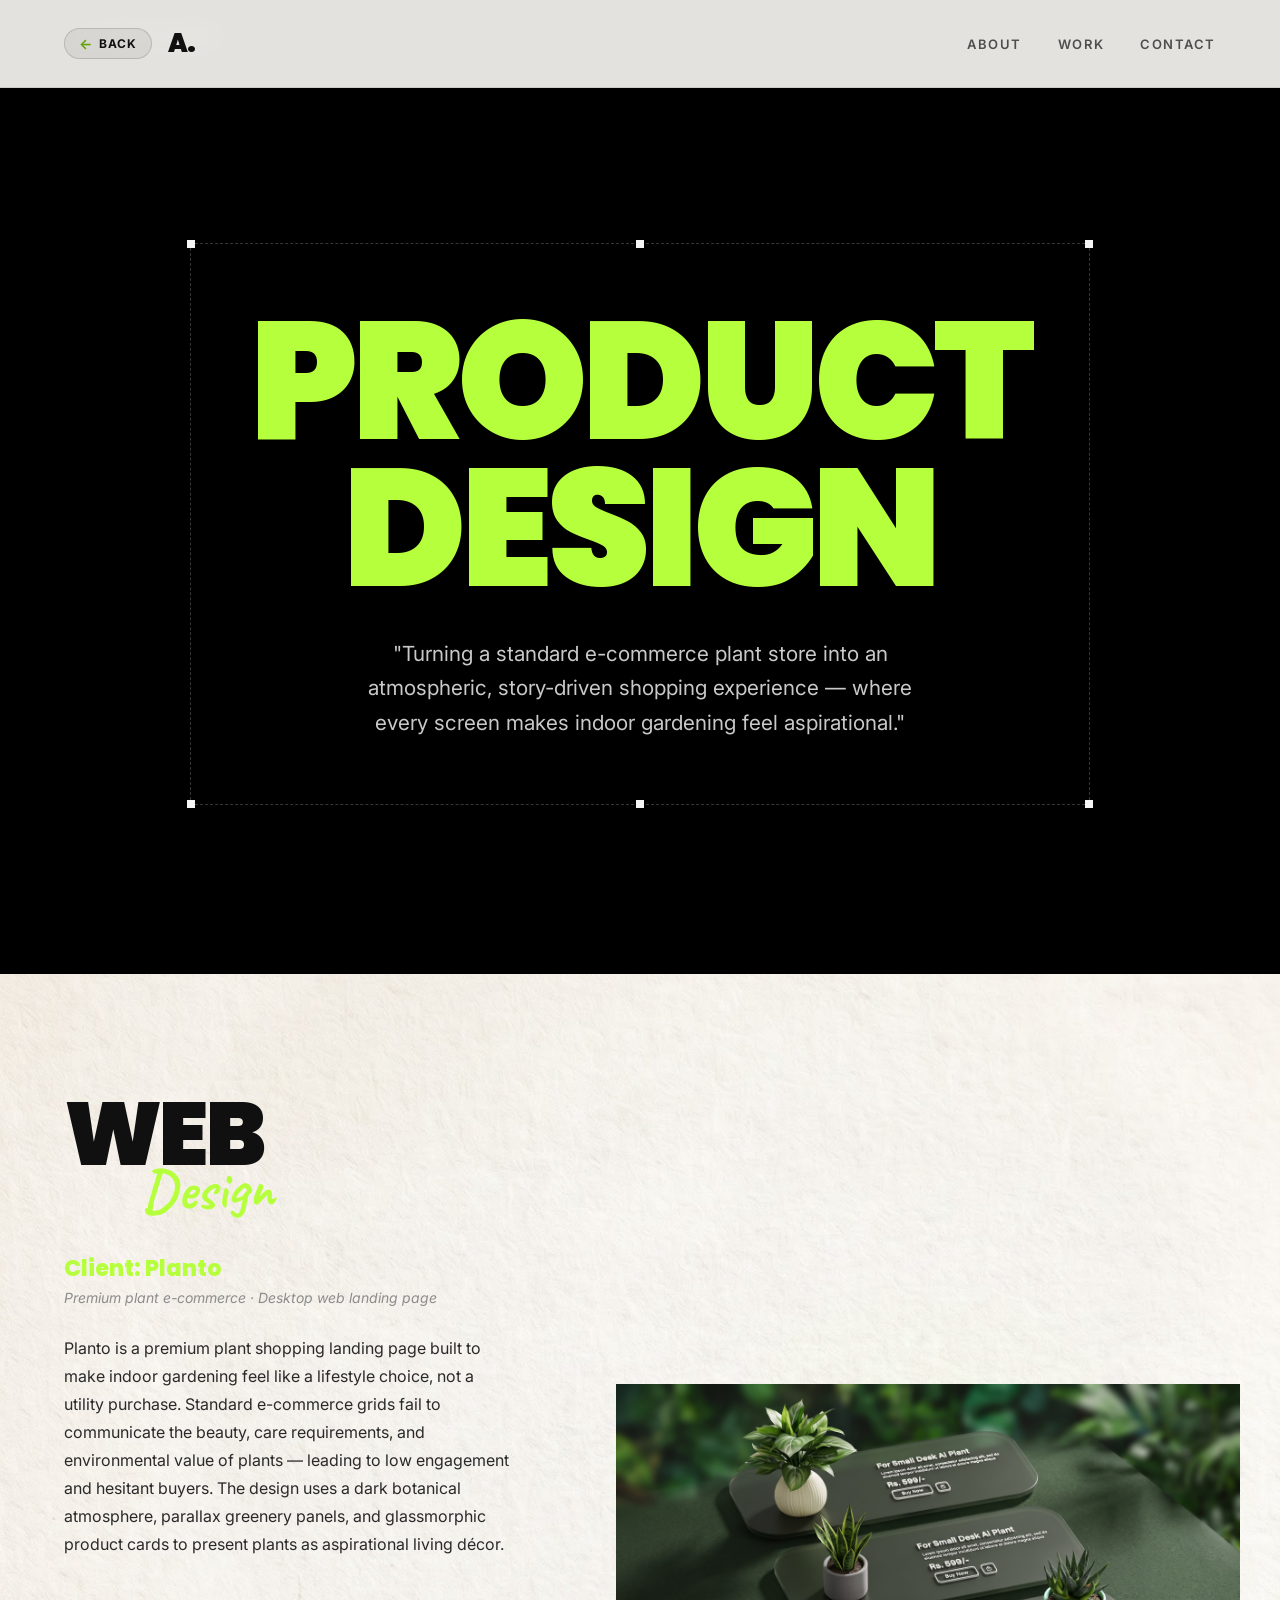
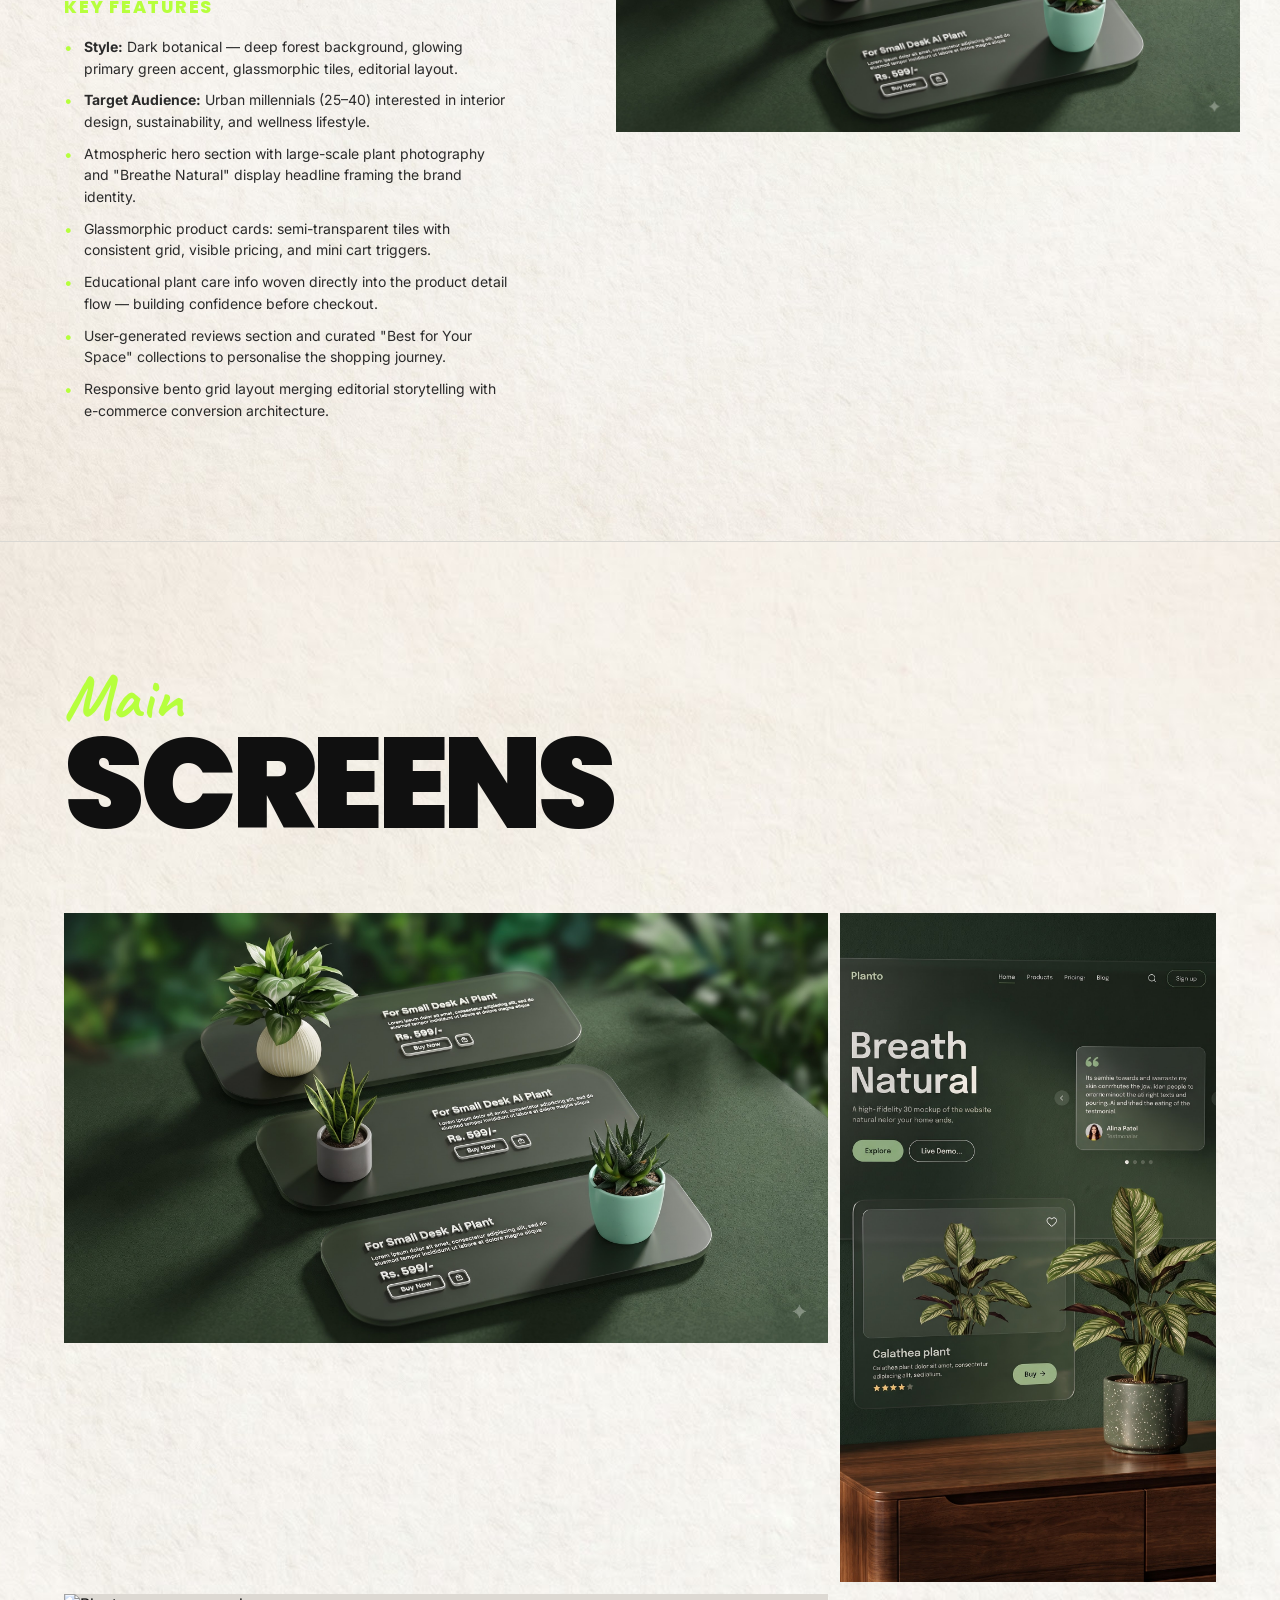
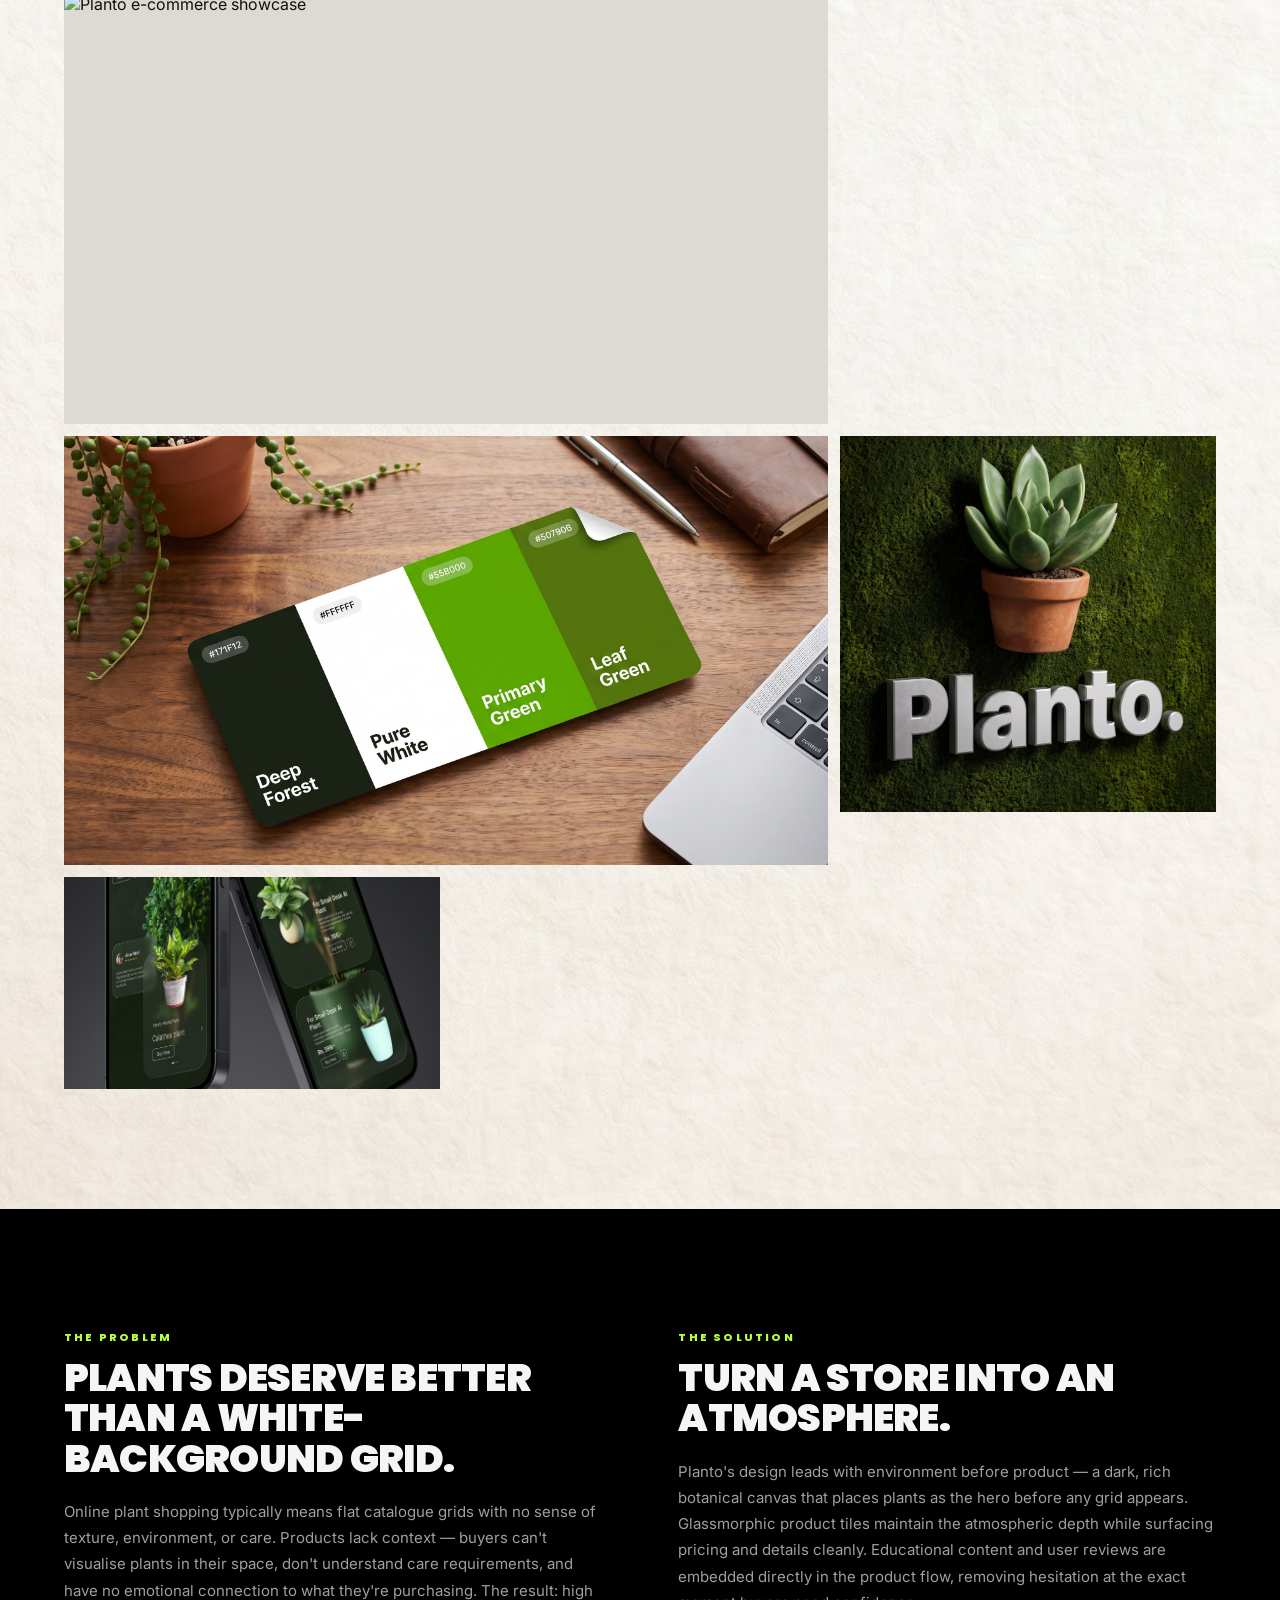
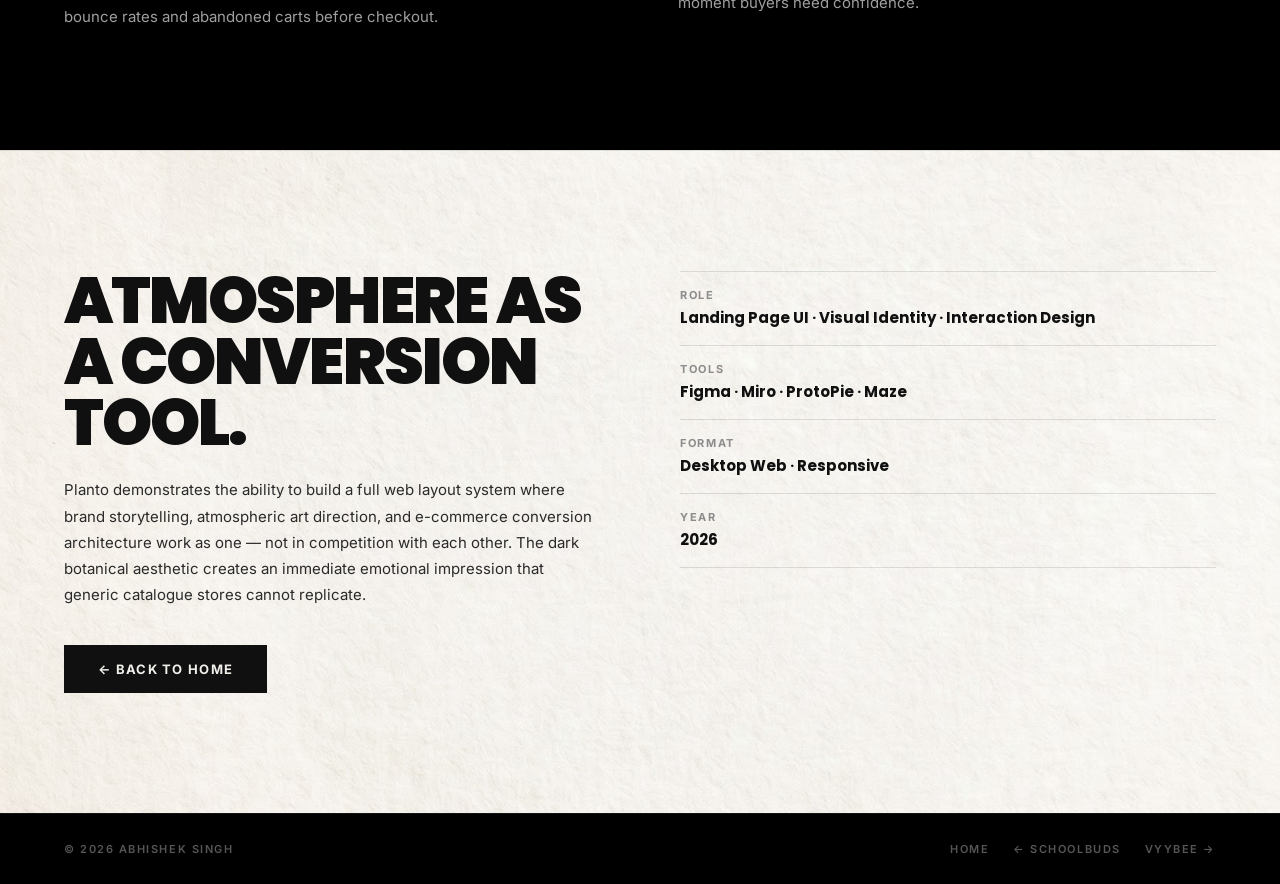
==== commit a38d2a4d: "Merge pull request #4 from Abhisheksingh1410/feature/update-portfolio-experience-case-studies feat: " ====
--- a/projects/planto.html
+++ b/projects/planto.html
@@ -1,305 +1,218 @@
-<!doctype html>
+<!DOCTYPE html>
 <html lang="en">
-  <head>
-    <meta charset="utf-8">
-    <meta name="viewport" content="width=device-width, initial-scale=1">
-    <title>Planto Case Study - Abhishek Singh</title>
-    <meta name="description" content="Planto case study by Abhishek Singh, a premium plant ecommerce landing page.">
-    
-    <!-- Preconnect to Fonts -->
-    <link rel="preconnect" href="https://fonts.googleapis.com">
-    <link rel="preconnect" href="https://fonts.gstatic.com" crossorigin>
-    
-    <!-- Satoshi and Plus Jakarta Sans -->
-    <link href="https://fonts.googleapis.com/css2?family=Plus+Jakarta+Sans:ital,wght@0,300;0,400;0,500;0,600;0,700;0,800;1,300;1,400;1,500;1,600;1,700;1,800&display=swap" rel="stylesheet">
-    <link href="https://api.fontshare.com/v2/css?f[]=satoshi@300,400,500,700,900&display=swap" rel="stylesheet">
-    
-    <link rel="stylesheet" href="../styles.css">
-  </head>
-  <body class="planto-case-study">
-    <!-- Mouse Follower Ambient Glow -->
-    <div class="mouse-follower" aria-hidden="true"></div>
-
-    <!-- Floating pill header -->
-    <header class="site-header">
-      <a class="brand" href="../index.html" aria-label="Abhishek Singh home">
-        <span class="brand-logo">
-          <svg width="26" height="26" viewBox="0 0 32 32" fill="none" xmlns="http://www.w3.org/2000/svg">
-            <defs>
-              <linearGradient id="logo-grad" x1="0%" y1="0%" x2="100%" y2="100%">
-                <stop offset="0%" stop-color="#6366f1" />
-                <stop offset="100%" stop-color="#38bdf8" />
-              </linearGradient>
-            </defs>
-            <path d="M6 26L14 6C14.5 4.8 15.5 4 16.8 4C18 4 19 4.8 19.5 6L27.5 26" stroke="url(#logo-grad)" stroke-width="3.2" stroke-linecap="round" stroke-linejoin="round"/>
-            <path d="M11 18H22.5" stroke="url(#logo-grad)" stroke-width="3.2" stroke-linecap="round"/>
-            <path d="M10 26C10 26 13 23 16 23C19 23 22 26 22 26" stroke="url(#logo-grad)" stroke-width="2.5" stroke-linecap="round"/>
-          </svg>
-        </span>
-        <span class="brand-text">Abhishek.Design</span>
+<head>
+  <meta charset="UTF-8" />
+  <meta name="viewport" content="width=device-width, initial-scale=1.0" />
+  <title>Planto — Case Study · Abhishek Singh</title>
+  <meta name="description" content="Planto — a premium plant e-commerce landing page designed with a dark botanical atmosphere and glassmorphic UI. Case study by Abhishek Singh." />
+  <link rel="preconnect" href="https://fonts.googleapis.com" />
+  <link rel="preconnect" href="https://fonts.gstatic.com" crossorigin />
+  <link href="https://fonts.googleapis.com/css2?family=Poppins:wght@400;500;700;800;900&family=Caveat:wght@400;600;700&family=Inter:wght@400;500;600&display=swap" rel="stylesheet" />
+  <link rel="stylesheet" href="../styles.css" />
+</head>
+<body class="cs-page">
+
+  <div class="mouse-follower" aria-hidden="true"></div>
+
+  <!-- NAV -->
+  <header class="site-header">
+    <div class="header-left">
+      <a href="../index.html" class="header-back-btn" aria-label="Back to Home">
+        <span class="back-arrow" aria-hidden="true">←</span>
+        <span>Back</span>
       </a>
-      <button class="nav-toggle" type="button" aria-label="Open navigation" aria-expanded="false">
-        <span></span>
-        <span></span>
-      </button>
-      <nav class="site-nav" aria-label="Primary navigation">
-        <a href="../index.html#projects">Projects</a>
-        <a href="../index.html#about">About</a>
-        <a href="../index.html#contact">Contact</a>
-      </nav>
-    </header>
-
-    <main>
-      <!-- Case Study Hero -->
-      <section class="case-hero section-pad planto-hero">
-        <div class="case-kicker reveal">Web Design / Ecommerce Landing Page</div>
-        <h1 class="reveal">Planto Case Study</h1>
-        <p class="case-lede reveal">A premium plant shopping experience that uses a dark botanical atmosphere, glass product panels, and customer-focused layouts to make indoor gardening feel aspirational.</p>
-        
-        <!-- Large Showcase Mockup -->
-        <div class="case-single-visual reveal">
-          <img class="case-visual" src="../assets/planto-mockup.jpeg" alt="Planto E-commerce Mockup Main">
-        </div>
-      </section>
-
-      <!-- Case Overview Section -->
-      <section class="section-pad case-overview">
-        <div class="fact-grid reveal">
-          <div>
-            <span>Role</span>
-            <strong>Landing Page UI, Visual Identity</strong>
-          </div>
-          <div>
-            <span>Tools Used</span>
-            <strong>Figma, Miro, ProtoPie, Maze</strong>
-          </div>
-          <div>
-            <span>Format</span>
-            <strong>Desktop Web Layout</strong>
-          </div>
-        </div>
-        
-        <div class="case-copy reveal">
-          <h2>Design Context</h2>
-          <p class="project-brief-intro">Planto is a premium plant e-commerce landing page crafted as a rich, long-form journey for contemporary plant lovers. Below is a breakdown of the core user experience challenges and how the design system addresses them.</p>
-        </div>
-      </section>
-
-      <!-- Visual Problem & Solution Section (Botanical Green Theme) -->
-      <section class="section-pad planto-problem-solution-visualizer">
-        <div class="visualizer-header reveal">
-          <span class="pill-badge"><span class="badge-dot green"></span>Problem &amp; Solution</span>
-        </div>
-        
-        <div class="visualizer-container reveal">
-          <div class="visualizer-circle-bg green-glow" aria-hidden="true"></div>
-          
-          <!-- Box 1: The Problem (Top Right / Forest Green Background) -->
-          <div class="visual-card problem-card planto-theme">
-            <div class="card-tabs">
-              <span class="tab active">Problem</span>
-              <span class="tab">Solution</span>
-            </div>
-            <div class="card-body">
-              <p>Online plant shopping often feels flat and uninspiring. Standard e-commerce grids fail to convey the organic beauty, care requirements, and environmental benefits of indoor plants, leading to low engagement and customer hesitation.</p>
-            </div>
-            <div class="card-footer">
-              <div class="profile-avatar planto-theme">AS</div>
-              <div class="profile-info">
-                <strong>Abhishek Singh</strong>
-                <span>UI/UX Designer</span>
-              </div>
-            </div>
-          </div>
-          
-          <!-- Box 2: Solution Step 1 (Middle Left / Dark Glassmorphic Background) -->
-          <div class="visual-card solution-card step-1">
-            <div class="card-tabs">
-              <span class="tab">Problem</span>
-              <span class="tab active">Solution</span>
-            </div>
-            <div class="card-body">
-              <div class="step-indicator">
-                <span class="step-dot active">1</span>
-                <span class="step-dot">2</span>
-              </div>
-              <p>Design a premium landing page with a deep botanical dark theme, parallax greenery panels, and glassmorphic tiles that present plants as high-end living decor.</p>
-            </div>
-          </div>
-          
-          <!-- Box 3: Solution Step 2 (Bottom Right / Dark Glassmorphic Background) -->
-          <div class="visual-card solution-card step-2">
-            <div class="card-tabs">
-              <span class="tab">Problem</span>
-              <span class="tab active">Solution</span>
-            </div>
-            <div class="card-body">
-              <div class="step-indicator">
-                <span class="step-dot">1</span>
-                <span class="step-dot active">2</span>
-              </div>
-              <p>Integrate educational features, user-generated reviews, and interactive care instructions directly into the product flow to establish trust and simplify checkout.</p>
-            </div>
-          </div>
-        </div>
-
-      <!-- Design Approach Section -->
-      <section class="section-pad">
-        <div class="section-heading reveal">
-          <p class="eyebrow">Design Approach</p>
-          <h2>Turn a product listing into a calm shopping story.</h2>
-        </div>
-        <div class="insight-grid">
-          <article class="service-card reveal">
-            <h3>Atmospheric Hero</h3>
-            <p>The dark botanical background and “Breathe Natural” display headlines establish a premium, natural brand identity immediately.</p>
-          </article>
-          <article class="service-card reveal">
-            <h3>Glass Product Cards</h3>
-            <p>Semi-transparent cards keep the viewport layered and premium while maintaining clarity in product names and pricing.</p>
-          </article>
-          <article class="service-card reveal">
-            <h3>Trust Sections</h3>
-            <p>Strategic placements of reviews, benefits, and plant descriptions build customer trust before reaching checkout.</p>
-          </article>
-        </div>
-      </section>
-
-      <!-- Typography & Color Section (Botanical Green Theme) -->
-      <section class="section-pad planto-typography-color-section">
-        <div class="visualizer-header reveal">
-          <span class="pill-badge"><span class="badge-dot green"></span>Typography &amp; Color</span>
-        </div>
-        
-        <div class="typo-color-grid reveal">
-          <!-- Typography Panel -->
-          <div class="typo-panel-card">
-            <div class="weight-row">
-              <span class="weight-chip">Light</span>
-              <span class="weight-chip">Regular</span>
-              <span class="weight-chip">Medium</span>
-              <span class="weight-chip">SemiBold</span>
-              <span class="weight-chip">Bold</span>
-            </div>
-            <div class="typo-showcase">
-              <div class="typo-letters">AaBbCc</div>
-              <div class="typo-font-name">Satoshi</div>
-            </div>
-            <div class="typo-chars">
-              <div class="char-line">ABCDEFGHIJKLMNOPQRSTUVWXYZ</div>
-              <div class="char-line">abcdefghijklmnopqrstuvwxyz</div>
-              <div class="char-line">1234567890/@#$%&amp;*( )</div>
-            </div>
-          </div>
-          
-          <!-- Color Swatch Panel (Green Split Swatches) -->
-          <div class="color-swatch-card">
-            <div class="swatch-columns">
-              <!-- Col 1: Tall primary color -->
-              <div class="swatch-column tall" style="background-color: #10b981; color: #000000;">
-                <span class="hex-badge light">#10B981</span>
-                <span class="swatch-title">Primary Green</span>
-              </div>
-              
-              <!-- Col 2: Split colors -->
-              <div class="swatch-column split">
-                <div class="swatch-sub-block" style="background-color: #0f291e;">
-                  <span class="hex-badge">#0F291E</span>
-                  <span class="swatch-title">Deep Forest</span>
-                </div>
-                <div class="swatch-sub-block" style="background-color: #000000; border-top: 1px solid rgba(255,255,255,0.05);">
-                  <span class="hex-badge">#000000</span>
-                  <span class="swatch-title">Pitch Black</span>
-                </div>
-              </div>
-              
-              <!-- Col 3: Split colors -->
-              <div class="swatch-column split">
-                <div class="swatch-sub-block" style="background-color: #d1fae5; color: #000000;">
-                  <span class="hex-badge light">#D1FAE5</span>
-                  <span class="swatch-title">Sage Green</span>
-                </div>
-                <div class="swatch-sub-block" style="background-color: #94a3b8; color: #000000; border-top: 1px solid rgba(0,0,0,0.05);">
-                  <span class="hex-badge light">#94A3B8</span>
-                  <span class="swatch-title">Cool Slate</span>
-                </div>
-              </div>
-              
-              <!-- Col 4: Split colors -->
-              <div class="swatch-column split">
-                <div class="swatch-sub-block" style="background-color: #ffffff; color: #0c0c0c;">
-                  <span class="hex-badge light">#FFFFFF</span>
-                  <span class="swatch-title">Pure White</span>
-                </div>
-                <div class="swatch-sub-block" style="background-color: #000000; border-top: 1px solid rgba(255,255,255,0.05);">
-                  <span class="hex-badge">#000000</span>
-                  <span class="swatch-title">Background</span>
-                </div>
-              </div>
-            </div>
-          </div>
-        </div>
-      </section>
-
-      <!-- Visual Breakdown Bento Section -->
-      <section class="section-pad planto-breakdown">
-        <div class="breakdown-card reveal">
-          <span>01</span>
-          <h3>Hero & Showcase</h3>
-          <p>Large-scale leafy photography anchors the first viewport, framed by clean navigation, icons, and featured tags.</p>
-        </div>
-        <div class="breakdown-card reveal">
-          <span>02</span>
-          <h3>Trendy Glass Cards</h3>
-          <p>Product tiles employ consistent grids, rounded frosted glass layers, visible price points, and mini cart triggers.</p>
-        </div>
-        <div class="breakdown-card reveal">
-          <span>03</span>
-          <h3>Review & Collection</h3>
-          <p>Lower sections integrate user proof, botanical benefits, and newsletter triggers for an editorial shopping journey.</p>
-        </div>
-      </section>
-
-      <!-- Interface Gallery Section (Staggered masonry/asymmetric grid) -->
-      <section class="section-pad planto-mockup-gallery">
-        <div class="visualizer-header reveal">
-          <span class="pill-badge"><span class="badge-dot green"></span>Design Gallery</span>
-          <h2>The Complete Planto Interface Ecosystem</h2>
-        </div>
-        
-        <div class="gallery-pattern reveal">
-          <div class="gallery-item item-1">
-            <img src="../assets/planto-mockup.jpeg" alt="Planto Main Mockup">
-          </div>
-          <div class="gallery-item item-2">
-            <img src="../assets/planto-mockup-1.jpeg" alt="Planto Hero Mockup">
-          </div>
-          <div class="gallery-item item-3">
-            <img src="../assets/planto-mockup-2.jpeg" alt="Planto Glass Cards Mockup">
-          </div>
-          <div class="gallery-item item-4">
-            <img src="../assets/planto-mockup-3.jpeg" alt="Planto Showcase Mockup">
-          </div>
-        </div>
-      </section>
-
-      <!-- Back Action Section -->
-      <section class="section-pad split-section">
-        <div class="section-heading reveal">
-          <p class="eyebrow">Outcome</p>
-          <h2>A web system that balances atmosphere with ecommerce paths.</h2>
-        </div>
-        <div class="about-copy reveal">
-          <p>Planto showcases the designer's ability to develop a full web layout system: merging brand story, botanical artwork, glassmorphism UI elements, product cards, and responsive bento grids into a high-fidelity landing page.</p>
-          <a class="button primary" href="../index.html#projects">Back to Projects</a>
-        </div>
-      </section>
-    </main>
-
-    <footer class="site-footer">
-      <p>© 2025 Portfolio</p>
-      <a href="mailto:singhabhishek2890@gmail.com">singhabhishek2890@gmail.com</a>
-    </footer>
-    <script src="../script.js"></script>
-  </body>
+      <a class="brand" href="../index.html" aria-label="Abhishek Singh — back to home">
+        <span class="brand-name">A<span class="brand-dot accent">.</span></span>
+      </a>
+    </div>
+    <button class="nav-toggle" type="button" aria-label="Open navigation" aria-expanded="false">
+      <span></span><span></span>
+    </button>
+    <nav class="site-nav" aria-label="Primary navigation">
+      <a href="../index.html#about">About</a>
+      <a href="../index.html#projects">Work</a>
+      <a href="../index.html#contact">Contact</a>
+    </nav>
+  </header>
+
+  <main>
+
+    <!-- Back strip -->
+    <div class="cs-back-strip">
+      <a href="../index.html" class="cs-back-btn">
+        <span class="cs-back-arrow" aria-hidden="true">←</span>
+        <span>Back to Home</span>
+      </a>
+      <span class="cs-project-badge">Planto · 2026</span>
+    </div>
+
+    <!-- ==========================================================
+         SLIDE 1 — OPENER
+    ========================================================== -->
+    <section class="cs-opener grain-overlay grid-texture" id="cs-opener">
+      <div class="cs-opener-marquee reveal">
+        <span class="cs-handle tl" aria-hidden="true"></span>
+        <span class="cs-handle tr" aria-hidden="true"></span>
+        <span class="cs-handle bl" aria-hidden="true"></span>
+        <span class="cs-handle br" aria-hidden="true"></span>
+        <span class="cs-handle tc" aria-hidden="true"></span>
+        <span class="cs-handle bc" aria-hidden="true"></span>
+
+        <h1 class="cs-opener-label">Product Design</h1>
+
+        <p class="cs-opener-quote">
+          "Turning a standard e-commerce plant store into an atmospheric, story-driven shopping experience — where every screen makes indoor gardening feel aspirational."
+        </p>
+      </div>
+    </section>
+
+    <!-- ==========================================================
+         SLIDE 2 — OVERVIEW
+    ========================================================== -->
+    <section class="cs-overview grain-overlay" id="cs-overview">
+
+      <!-- Left: text -->
+      <div class="cs-overview-text reveal">
+        <div class="cs-overview-heading">
+          <span class="cs-heading-bold">Web</span>
+          <span class="cs-heading-cursive">Design</span>
+        </div>
+
+        <p class="cs-client-name">Client: Planto</p>
+        <p class="cs-client-type">Premium plant e-commerce · Desktop web landing page</p>
+
+        <p class="cs-overview-para">
+          Planto is a premium plant shopping landing page built to make indoor gardening feel like a lifestyle choice, not a utility purchase. Standard e-commerce grids fail to communicate the beauty, care requirements, and environmental value of plants — leading to low engagement and hesitant buyers. The design uses a dark botanical atmosphere, parallax greenery panels, and glassmorphic product cards to present plants as aspirational living décor.
+        </p>
+
+        <p class="cs-features-heading">Key Features</p>
+        <ul class="cs-features-list">
+          <li><strong>Style:</strong> Dark botanical — deep forest background, glowing primary green accent, glassmorphic tiles, editorial layout.</li>
+          <li><strong>Target Audience:</strong> Urban millennials (25–40) interested in interior design, sustainability, and wellness lifestyle.</li>
+          <li>Atmospheric hero section with large-scale plant photography and "Breathe Natural" display headline framing the brand identity.</li>
+          <li>Glassmorphic product cards: semi-transparent tiles with consistent grid, visible pricing, and mini cart triggers.</li>
+          <li>Educational plant care info woven directly into the product detail flow — building confidence before checkout.</li>
+          <li>User-generated reviews section and curated "Best for Your Space" collections to personalise the shopping journey.</li>
+          <li>Responsive bento grid layout merging editorial storytelling with e-commerce conversion architecture.</li>
+        </ul>
+      </div>
+
+      <!-- Right: mockup -->
+      <div class="cs-overview-mockup">
+        <img src="../assets/deskAiPlant_mockup.jpeg" alt="Planto hero desk mockup" class="reveal" />
+      </div>
+
+    </section>
+
+    <!-- ==========================================================
+         SLIDE 3 — MAIN SCREENS
+    ========================================================== -->
+    <section class="cs-screens grain-overlay" id="cs-screens">
+      <div class="cs-screens-inner">
+
+        <div class="cs-screens-heading reveal">
+          <div class="layered-heading">
+            <span class="lh-cursive">Main</span>
+            <h2 class="lh-bold" style="color: var(--color-ink);">Screens</h2>
+          </div>
+        </div>
+
+        <!-- Real assets gallery -->
+        <div class="cs-gallery-grid grid-3">
+          <div class="cs-gallery-item aspect-landscape span-2 reveal">
+            <img src="../assets/deskAiPlant_mockup.jpeg" alt="Planto desk AI mockup" loading="lazy" />
+          </div>
+          <div class="cs-gallery-item aspect-portrait reveal">
+            <img src="../assets/PlantoMockup1.jpeg" alt="Planto plant detail mockup" loading="lazy" />
+          </div>
+          <div class="cs-gallery-item aspect-landscape span-2 reveal">
+            <img src="../assets/planto-mockup-1.jpeg" alt="Planto e-commerce showcase" loading="lazy" />
+          </div>
+          <div class="cs-gallery-item aspect-landscape reveal">
+            <img src="../assets/planto-mockup-3.jpeg" alt="Planto care guide screen" loading="lazy" />
+          </div>
+          <div class="cs-gallery-item aspect-landscape span-2 reveal">
+            <img src="../assets/plantoColorPaalette.jpeg" alt="Planto color palette mockup" loading="lazy" />
+          </div>
+          <div class="cs-gallery-item aspect-square reveal">
+            <img src="../assets/PlantoLogo2.jpeg" alt="Planto logo design" loading="lazy" />
+          </div>
+          <div class="cs-gallery-item aspect-landscape span-3 reveal">
+            <img src="../assets/planto-mockup.jpeg" alt="Planto main e-commerce mockup" loading="lazy" />
+          </div>
+        </div>
+
+      </div>
+    </section>
+
+    <!-- ==========================================================
+         PROBLEM / SOLUTION DETAIL (dark)
+    ========================================================== -->
+    <section class="cs-detail grain-overlay grid-texture">
+      <div class="cs-detail-inner">
+
+        <div class="cs-detail-block reveal">
+          <span class="cs-accent-label">The Problem</span>
+          <h3>Plants deserve better than a white-background grid.</h3>
+          <p>Online plant shopping typically means flat catalogue grids with no sense of texture, environment, or care. Products lack context — buyers can't visualise plants in their space, don't understand care requirements, and have no emotional connection to what they're purchasing. The result: high bounce rates and abandoned carts before checkout.</p>
+        </div>
+
+        <div class="cs-detail-block reveal">
+          <span class="cs-accent-label">The Solution</span>
+          <h3>Turn a store into an atmosphere.</h3>
+          <p>Planto's design leads with environment before product — a dark, rich botanical canvas that places plants as the hero before any grid appears. Glassmorphic product tiles maintain the atmospheric depth while surfacing pricing and details cleanly. Educational content and user reviews are embedded directly in the product flow, removing hesitation at the exact moment buyers need confidence.</p>
+        </div>
+
+      </div>
+    </section>
+
+    <!-- ==========================================================
+         OUTCOME + METADATA
+    ========================================================== -->
+    <section class="cs-outcome grain-overlay">
+      <div class="cs-outcome-inner">
+
+        <div class="reveal">
+          <h2 class="cs-outcome-headline">Atmosphere as a conversion tool.</h2>
+          <p class="cs-outcome-para">
+            Planto demonstrates the ability to build a full web layout system where brand storytelling, atmospheric art direction, and e-commerce conversion architecture work as one — not in competition with each other. The dark botanical aesthetic creates an immediate emotional impression that generic catalogue stores cannot replicate.
+          </p>
+          <a href="../index.html" class="btn-primary">← Back to Home</a>
+        </div>
+
+        <div class="cs-metadata-list reveal">
+          <div class="cs-metadata-item">
+            <span class="meta-label">Role</span>
+            <span class="meta-value">Landing Page UI · Visual Identity · Interaction Design</span>
+          </div>
+          <div class="cs-metadata-item">
+            <span class="meta-label">Tools</span>
+            <span class="meta-value">Figma · Miro · ProtoPie · Maze</span>
+          </div>
+          <div class="cs-metadata-item">
+            <span class="meta-label">Format</span>
+            <span class="meta-value">Desktop Web · Responsive</span>
+          </div>
+          <div class="cs-metadata-item">
+            <span class="meta-label">Year</span>
+            <span class="meta-value">2026</span>
+          </div>
+        </div>
+
+      </div>
+    </section>
+
+  </main>
+
+  <footer class="cs-footer">
+    <span class="cs-footer-copy">© 2026 Abhishek Singh</span>
+    <div class="cs-footer-links">
+      <a href="../index.html">Home</a>
+      <a href="schoolbuds.html">← SchoolBuds</a>
+      <a href="vyybee.html">Vyybee →</a>
+    </div>
+  </footer>
+
+  <script src="../script.js"></script>
+</body>
 </html>
--- a/styles.css
+++ b/styles.css
@@ -1,27 +1,27 @@
+/* ==========================================================
+   DESIGN TOKENS
+========================================================== */
 :root {
-  color-scheme: dark;
-  --bg: #040409;
-  --bg-card: #080811;
-  --bg-card-hover: #0f0f1c;
-  --border: rgba(99, 102, 241, 0.12);
-  --border-hover: rgba(56, 189, 248, 0.3);
-  --text-primary: #ffffff;
-  --text-secondary: #94a3b8;
-  --text-muted: #475569;
-  --accent-violet: #6366f1;
-  --accent-cyan: #38bdf8;
-  --accent-gradient: linear-gradient(135deg, #818cf8 0%, #6366f1 50%, #38bdf8 100%);
-  --glow-violet: rgba(99, 102, 241, 0.15);
-  --glow-cyan: rgba(56, 189, 248, 0.15);
-  --radius-lg: 20px;
-  --radius-md: 12px;
-  --radius-sm: 8px;
-  --max-width: 1200px;
-  --transition-spring: all 0.5s cubic-bezier(0.16, 1, 0.3, 1);
-  --transition-smooth: all 0.3s ease;
-}
-
-* {
+  --color-black:      #000000;
+  --color-cream:      #F1EFEA;
+  --color-ink:        #101010;
+  --color-accent:     #B6FF3C;
+  --color-muted-gray: #8C8C8C;
+  --color-white:      #F5F5F5;
+
+  --font-display: 'Poppins', sans-serif;
+  --font-cursive:  'Caveat', cursive;
+  --font-body:     'Inter', sans-serif;
+
+  --max-w: 1280px;
+  --gutter: clamp(24px, 5vw, 80px);
+  --transition: 0.35s cubic-bezier(0.16, 1, 0.3, 1);
+}
+
+/* ==========================================================
+   RESET & BASE
+========================================================== */
+*, *::before, *::after {
   box-sizing: border-box;
   margin: 0;
   padding: 0;
@@ -29,60 +29,21 @@
 
 html {
   scroll-behavior: smooth;
-  background-color: var(--bg);
+  -webkit-font-smoothing: antialiased;
+  font-size: 16px;
 }
 
 body {
-  background-color: var(--bg);
-  background-image: 
-    radial-gradient(circle at 50% -20%, rgba(99, 102, 241, 0.13), transparent 75rem),
-    radial-gradient(circle at 10% 40%, rgba(56, 189, 248, 0.04), transparent 45rem),
-    radial-gradient(circle at 85% 75%, rgba(99, 102, 241, 0.04), transparent 50rem);
-  background-repeat: no-repeat;
-  color: var(--text-primary);
-  font-family: "Plus Jakarta Sans", "Inter", -apple-system, sans-serif;
-  -webkit-font-smoothing: antialiased;
-  -moz-osx-font-smoothing: grayscale;
-  line-height: 1.6;
+  font-family: var(--font-body);
+  background: var(--color-black);
+  color: var(--color-white);
   overflow-x: hidden;
-}
-
-body.nav-open {
-  overflow: hidden;
-}
-
-/* Typography Details */
-h1, h2, h3, h4, .button, .brand, .eyebrow, .status-panel, .pro-tag, .amateur-tag, .step-card span {
-  font-family: "Satoshi", "Plus Jakarta Sans", sans-serif;
-}
-
-h1 {
-  font-size: clamp(48px, 9.5vw, 110px);
-  font-weight: 900;
-  line-height: 0.95;
-  letter-spacing: -0.04em;
-  color: var(--text-primary);
-}
-
-h2 {
-  font-size: clamp(32px, 5vw, 56px);
-  font-weight: 700;
-  line-height: 1.1;
-  letter-spacing: -0.02em;
-  color: var(--text-primary);
-}
-
-h3 {
-  font-size: clamp(20px, 3vw, 26px);
-  font-weight: 700;
-  line-height: 1.2;
-  letter-spacing: -0.01em;
-  color: var(--text-primary);
-}
-
-p {
-  color: var(--text-secondary);
-  font-size: clamp(15px, 2vw, 17px);
+  cursor: none;
+}
+
+img {
+  display: block;
+  max-width: 100%;
 }
 
 a {
@@ -90,2030 +51,2235 @@
   text-decoration: none;
 }
 
-img {
+/* ==========================================================
+   GRAIN OVERLAY — applied to light/cream sections
+========================================================== */
+.grain-overlay {
+  position: relative;
+  isolation: isolate;
+}
+
+/* Light sections use whiteTexture.jpeg without SVG noise overlay */
+.grain-overlay::before {
+  display: none;
+}
+
+/* All section content sits above background */
+.grain-overlay > * {
+  position: relative;
+  z-index: 2;
+}
+
+/* ==========================================================
+   CREAM BACKGROUND TEXTURE — applied ONLY to section-level containers
+   Uses assets/whiteTexture.jpeg (scaled cover, no-repeat)
+========================================================== */
+.cream,
+.cream-section,
+.about-section,
+.skills-section,
+.spotlight-section,
+.screens-section,
+.process-section,
+.experience-section,
+.cs-overview,
+.cs-screens,
+.cs-outcome {
+  background-color: #F1EFEA;
+  background-image: url("assets/whiteTexture.jpeg");
+  background-size: cover;
+  background-position: center;
+  background-repeat: no-repeat;
+}
+
+/* Inner card/box elements — transparent to let section texture flow continuously */
+.skill-cell,
+.process-cell,
+.spotlight-mockup,
+.cs-overview-mockup,
+.case-study-mockup-placeholder,
+.main-screens-placeholder,
+.project-mockup-placeholder,
+.screen-frame,
+.about-portrait-placeholder,
+.cs-gallery-item,
+.service-card,
+.breakdown-card,
+.feature-mockup-card,
+.typo-panel-card,
+.color-swatch-card,
+.finding-item {
+  background-color: transparent;
+  background-image: none;
+}
+
+/* ==========================================================
+   DARK GRAIN TEXTURE — applied to dark background sections
+   Coarser, organic high-ISO film-grain noise (no grid lines)
+========================================================== */
+.grid-texture,
+.dark-grain {
+  background-color: var(--color-black);
+}
+
+.grid-texture::before,
+.dark-grain::before {
   display: block;
-  max-width: 100%;
-}
-
-/* Sections Spacer */
-.section-pad {
-  width: min(calc(100% - 40px), var(--max-width));
-  margin: 0 auto;
-  padding: 100px 0;
-}
-
-.section-heading {
-  max-width: 700px;
-  margin-bottom: 50px;
-}
-
-.eyebrow {
-  display: inline-block;
-  font-size: 12px;
-  font-weight: 700;
-  text-transform: uppercase;
-  letter-spacing: 0.12em;
-  color: var(--accent-cyan);
-  margin-bottom: 12px;
-}
-
-/* Floating glass pill navbar */
+  content: '';
+  position: absolute;
+  inset: 0;
+  z-index: 1;
+  pointer-events: none;
+  background-image: url("data:image/svg+xml,%3Csvg xmlns='http://www.w3.org/2000/svg' width='250' height='250'%3E%3Cfilter id='n'%3E%3CfeTurbulence type='fractalNoise' baseFrequency='0.68' numOctaves='2' stitchTiles='stitch'/%3E%3C/filter%3E%3Crect width='250' height='250' filter='url(%23n)' opacity='1'/%3E%3C/svg%3E");
+  background-size: 250px 250px;
+  mix-blend-mode: overlay;
+  opacity: 0.15;
+}
+
+/* ==========================================================
+   CUSTOM CURSOR
+========================================================== */
+.mouse-follower {
+  position: fixed;
+  top: 0;
+  left: 0;
+  width: 10px;
+  height: 10px;
+  background: var(--color-accent);
+  border-radius: 50%;
+  pointer-events: none;
+  transform: translate(-50%, -50%);
+  z-index: 9999;
+  opacity: 0;
+  transition: opacity 0.3s, transform 0.1s;
+  mix-blend-mode: difference;
+}
+
+/* ==========================================================
+   NAVIGATION
+========================================================== */
 .site-header {
   position: fixed;
-  top: 24px;
-  left: 50%;
-  transform: translateX(-50%);
-  width: min(calc(100% - 32px), 820px);
-  height: 60px;
-  background: rgba(8, 8, 16, 0.7);
-  backdrop-filter: blur(24px);
-  -webkit-backdrop-filter: blur(24px);
-  border: 1px solid var(--border);
-  border-radius: 999px;
+  top: 0;
+  left: 0;
+  right: 0;
+  z-index: 1000;
   display: flex;
   align-items: center;
   justify-content: space-between;
-  padding: 0 24px;
-  z-index: 1000;
-  transition: border-color 0.3s, box-shadow 0.3s;
-}
-
-.site-header:hover {
-  border-color: rgba(99, 102, 241, 0.25);
-  box-shadow: 0 10px 30px rgba(0, 0, 0, 0.6);
+  padding: 24px var(--gutter);
+  background: transparent;
+  mix-blend-mode: difference;
+}
+
+/* Invert trick: header renders white on dark, dark on light */
+.site-header * {
+  color: var(--color-white);
 }
 
 .brand {
-  display: inline-flex;
-  align-items: center;
-  gap: 10px;
+  font-family: var(--font-display);
   font-weight: 900;
-  font-size: 16px;
-  text-transform: uppercase;
-  letter-spacing: 0.05em;
-}
-
-.brand-logo {
-  display: grid;
-  place-items: center;
-}
-
-.brand-text {
-  background: linear-gradient(135deg, #ffffff 0%, var(--accent-cyan) 100%);
-  -webkit-background-clip: text;
-  -webkit-text-fill-color: transparent;
+  font-size: 1.6rem;
+  letter-spacing: -0.02em;
+}
+
+.brand-dot.accent {
+  color: var(--color-accent);
 }
 
 .site-nav {
   display: flex;
   align-items: center;
-  gap: 6px;
+  gap: 36px;
 }
 
 .site-nav a {
-  font-size: 14px;
-  font-weight: 500;
-  color: var(--text-secondary);
-  padding: 8px 16px;
-  border-radius: 999px;
-  transition: var(--transition-smooth);
+  font-family: var(--font-body);
+  font-size: 13px;
+  font-weight: 600;
+  letter-spacing: 0.12em;
+  text-transform: uppercase;
+  opacity: 0.7;
+  transition: opacity var(--transition);
 }
 
 .site-nav a:hover {
-  color: var(--text-primary);
-  background: rgba(255, 255, 255, 0.05);
-}
-
+  opacity: 1;
+}
+
+/* Hamburger */
 .nav-toggle {
   display: none;
   flex-direction: column;
-  justify-content: space-between;
-  width: 24px;
-  height: 16px;
-  background: transparent;
+  justify-content: center;
+  gap: 5px;
+  width: 32px;
+  height: 32px;
+  background: none;
   border: none;
-  cursor: pointer;
+  cursor: none;
+  padding: 4px;
 }
 
 .nav-toggle span {
   display: block;
+  height: 2px;
   width: 100%;
-  height: 2px;
-  background: var(--text-primary);
+  background: var(--color-white);
   border-radius: 2px;
-  transition: transform 0.3s, opacity 0.3s;
-}
-
-/* Mouse Follower Glow Dot */
-.mouse-follower {
-  position: fixed;
-  width: 6px;
-  height: 6px;
-  background: #ffffff;
-  border-radius: 50%;
+  transition: transform var(--transition);
+}
+
+/* ==========================================================
+   REUSABLE: SCROLL REVEAL
+========================================================== */
+.reveal {
+  opacity: 0;
+  transform: translateY(32px);
+  transition: opacity 0.9s var(--transition), transform 0.9s var(--transition);
+}
+
+.reveal.is-visible {
+  opacity: 1;
+  transform: translateY(0);
+}
+
+/* ==========================================================
+   REUSABLE: BUTTONS
+========================================================== */
+.btn-primary,
+.btn-ghost {
+  display: inline-block;
+  font-family: var(--font-body);
+  font-size: 13px;
+  font-weight: 700;
+  letter-spacing: 0.1em;
+  text-transform: uppercase;
+  padding: 14px 32px;
+  border-radius: 0;
+  transition: background var(--transition), color var(--transition), border-color var(--transition);
+  cursor: none;
+}
+
+.btn-primary {
+  background: var(--color-ink);
+  color: var(--color-cream);
+  border: 2px solid var(--color-ink);
+}
+
+.btn-primary:hover {
+  background: var(--color-accent);
+  color: var(--color-ink);
+  border-color: var(--color-accent);
+}
+
+.btn-ghost {
+  background: transparent;
+  color: var(--color-ink);
+  border: 2px solid var(--color-ink);
+}
+
+.btn-ghost:hover {
+  background: var(--color-ink);
+  color: var(--color-cream);
+}
+
+/* ==========================================================
+   REUSABLE: EYEBROW LABELS (hero + projects)
+========================================================== */
+.eyebrow-white {
+  font-family: var(--font-display);
+  font-weight: 800;
+  font-size: clamp(11px, 1.2vw, 14px);
+  letter-spacing: 0.18em;
+  text-transform: uppercase;
+  color: var(--color-white);
+  margin-right: 10px;
+}
+
+.eyebrow-gray {
+  font-family: var(--font-display);
+  font-weight: 800;
+  font-size: clamp(11px, 1.2vw, 14px);
+  letter-spacing: 0.18em;
+  text-transform: uppercase;
+  color: var(--color-muted-gray);
+}
+
+/* ==========================================================
+   REUSABLE: LAYERED HEADING
+   (cursive overlapping bold — used in Skills + Process)
+========================================================== */
+.layered-heading {
+  position: relative;
+  display: inline-block;
+  line-height: 1;
+}
+
+.lh-cursive {
+  display: block;
+  font-family: var(--font-cursive);
+  font-weight: 700;
+  font-size: clamp(2rem, 5vw, 4.5rem);
+  color: var(--color-accent);
+  line-height: 1.1;
+  /* Overlaps the bold word below */
+  position: relative;
+  z-index: 2;
+  margin-bottom: -0.1em;
+}
+
+.lh-bold {
+  font-family: var(--font-display);
+  font-weight: 900;
+  font-size: clamp(4rem, 10vw, 9rem);
+  color: var(--color-ink);
+  line-height: 0.9;
+  letter-spacing: -0.04em;
+  text-transform: uppercase;
+  position: relative;
+  z-index: 1;
+}
+
+/* ==========================================================
+   REUSABLE: SKILL CELL PATTERN
+   (giant num + bold label + cursive sub)
+========================================================== */
+.skill-num {
+  position: absolute;
+  top: 12px;
+  left: 16px;
+  font-family: var(--font-display);
+  font-weight: 900;
+  font-size: clamp(3.5rem, 7vw, 6.5rem);
+  color: rgba(16, 16, 16, 0.08);
+  line-height: 1;
   pointer-events: none;
-  z-index: 9999;
-  opacity: 0;
-  transform: translate(-50%, -50%);
-  box-shadow: 0 0 10px 2px rgba(255, 255, 255, 0.6);
-  transition: left 0.08s ease-out, top 0.08s ease-out, opacity 0.3s ease;
-}
-
-/* Pulsing availability badge */
-.availability-badge {
-  display: inline-flex;
-  align-items: center;
-  gap: 8px;
-  background: rgba(56, 189, 248, 0.08);
-  border: 1px solid rgba(56, 189, 248, 0.2);
-  border-radius: 999px;
-  padding: 6px 14px;
-  margin-bottom: 28px;
-}
-
-.availability-badge span {
-  font-size: 11px;
+  user-select: none;
+}
+
+.skill-bold {
+  font-family: var(--font-display);
+  font-weight: 900;
+  font-size: clamp(1.5rem, 3vw, 2.4rem);
+  color: var(--color-ink);
+  line-height: 1.1;
+  letter-spacing: -0.02em;
+  text-transform: uppercase;
+  position: relative;
+  z-index: 2;
+  margin-top: auto;
+}
+
+.skill-cursive {
+  font-family: var(--font-cursive);
   font-weight: 700;
-  text-transform: uppercase;
-  letter-spacing: 0.08em;
-  color: var(--accent-cyan);
-}
-
-.status-dot {
-  width: 8px;
-  height: 8px;
-  background: var(--accent-cyan);
-  border-radius: 50%;
-  position: relative;
-}
-
-.status-dot::after {
-  content: '';
+  font-size: clamp(1.1rem, 2vw, 1.6rem);
+  color: var(--color-accent);
   position: absolute;
+  bottom: 20px;
+  right: 20px;
+  z-index: 3;
+  transform: rotate(-3deg);
+  pointer-events: none;
+}
+
+/* ==========================================================
+   SECTION 1 — HERO
+========================================================== */
+.hero-section {
+  min-height: 100vh;
+  background-color: var(--color-black);
+  display: flex;
+  align-items: center;
+  padding: 120px var(--gutter) 80px;
+  overflow: hidden;
+}
+
+.hero-inner {
+  width: 100%;
+  max-width: var(--max-w);
+  margin: 0 auto;
+  display: flex;
+  flex-direction: column;
+  justify-content: center;
+  gap: 20px;
+}
+
+.hero-eyebrow {
+  display: flex;
+  align-items: center;
+  gap: 0;
+}
+
+/* Giant "Portfolio" headline */
+.hero-headline-wrap {
+  position: relative;
+  width: 100%;
+}
+
+.hero-headline {
+  font-family: var(--font-display);
+  font-weight: 900;
+  font-size: clamp(5rem, 14vw, 16rem);
+  line-height: 0.88;
+  letter-spacing: -0.045em;
+  color: var(--color-white);
+  text-transform: uppercase;
+  display: flex;
+  align-items: center;
+  /* Remove default heading margin */
+  width: 100%;
+}
+
+.hl-part {
+  display: inline-block;
+}
+
+/* Visual slot — sits inline with the headline letters */
+.hl-visual-slot {
+  display: inline-block;
+  vertical-align: middle;
+  /* Width scales with the headline font */
+  width: clamp(120px, 18vw, 340px);
+  height: clamp(120px, 18vw, 340px);
+  flex-shrink: 0;
+  position: relative;
+}
+
+/* Image placeholder — dashed border for dev, replace with <img> */
+.hero-visual-placeholder {
   width: 100%;
   height: 100%;
-  top: 0;
-  left: 0;
-  background: var(--accent-cyan);
+  border: 2px dashed rgba(245, 245, 245, 0.25);
   border-radius: 50%;
-  animation: pulse 2s ease-in-out infinite;
-}
-
-@keyframes pulse {
-  0% { transform: scale(1); opacity: 0.8; }
-  100% { transform: scale(2.8); opacity: 0; }
-}
-
-/* Hero Section */
-.hero {
-  position: relative;
-  min-height: 96svh;
-  display: flex;
-  align-items: center;
-  padding-top: 130px;
-}
-
-/* Shooting Stars Background */
-.shooting-stars-container {
-  position: absolute;
-  inset: 0;
-  overflow: hidden;
-  pointer-events: none;
-  z-index: 0;
-}
-
-.star {
-  position: absolute;
-  top: -50px;
-  right: 0;
-  width: 2px;
-  height: 2px;
-  background: #fff;
-  border-radius: 50%;
-  opacity: 0;
-  animation: shootingStar 4.5s ease-in-out infinite;
-}
-
-.star::before {
-  content: '';
-  position: absolute;
-  top: 50%;
-  transform: translateY(-50%);
-  width: 100px;
-  height: 1px;
-  background: linear-gradient(90deg, #fff, transparent);
-}
-
-.star:nth-child(1) { right: 10%; top: 5%; animation-delay: 0s; animation-duration: 4.5s; }
-.star:nth-child(2) { right: 30%; top: 15%; animation-delay: 1.5s; animation-duration: 3.5s; }
-.star:nth-child(3) { right: 55%; top: 2%; animation-delay: 0.8s; animation-duration: 5.5s; }
-.star:nth-child(4) { right: 75%; top: 25%; animation-delay: 2.2s; animation-duration: 4s; }
-.star:nth-child(5) { right: 20%; top: 40%; animation-delay: 3s; animation-duration: 3.8s; }
-.star:nth-child(6) { right: 65%; top: 10%; animation-delay: 1.2s; animation-duration: 4.8s; }
-
-@keyframes shootingStar {
-  0% {
-    transform: translate(0, 0) rotate(-45deg);
-    opacity: 0;
-  }
-  8% {
-    opacity: 1;
-  }
-  28% {
-    transform: translate(-500px, 500px) rotate(-45deg);
-    opacity: 0;
-  }
-  100% {
-    transform: translate(-500px, 500px) rotate(-45deg);
-    opacity: 0;
-  }
-}
-
-.hero-content {
-  width: 100%;
-}
-
-.hero-grid {
-  display: grid;
-  grid-template-columns: 1.2fr 0.8fr;
-  gap: 50px;
-  align-items: center;
-  margin-top: 24px;
-}
-
-/* Gradient heading highlight */
-h1 {
-  background: linear-gradient(135deg, #ffffff 40%, var(--accent-cyan) 100%);
-  -webkit-background-clip: text;
-  -webkit-text-fill-color: transparent;
-}
-
-.hero-copy {
-  max-width: 600px;
-  font-size: clamp(17px, 2.2vw, 22px);
-  color: var(--text-secondary);
-  line-height: 1.5;
-  margin-top: 18px;
-  font-weight: 400;
-}
-
-.hero-actions {
-  display: flex;
-  gap: 16px;
-  margin-top: 32px;
-}
-
-.button {
-  display: inline-flex;
+  display: flex;
   align-items: center;
   justify-content: center;
-  height: 50px;
-  padding: 0 28px;
-  border-radius: 999px;
-  font-size: 14px;
-  font-weight: 700;
-  transition: var(--transition-spring);
-  cursor: pointer;
-}
-
-.button.primary {
-  background: linear-gradient(135deg, var(--accent-violet) 0%, var(--accent-cyan) 100%);
-  color: #ffffff;
-  border: none;
-}
-
-.button.primary:hover {
-  transform: translateY(-2px);
-  box-shadow: 0 8px 24px var(--glow-violet);
-}
-
-.button.ghost {
-  background: rgba(255, 255, 255, 0.02);
-  color: var(--text-primary);
-  border: 1px solid var(--border);
-  backdrop-filter: blur(8px);
-}
-
-.button.ghost:hover {
-  background: rgba(255, 255, 255, 0.08);
-  border-color: var(--border-hover);
-  transform: translateY(-2px);
-}
-
-.hero-metrics {
-  display: grid;
-  grid-template-columns: repeat(3, 1fr);
-  gap: 16px;
-  max-width: 580px;
-  margin-top: 48px;
-  border-top: 1px solid var(--border);
-  padding-top: 32px;
-}
-
-.hero-metrics div {
-  display: flex;
-  flex-direction: column;
-  gap: 4px;
-}
-
-.hero-metrics strong {
-  font-size: clamp(28px, 4vw, 36px);
-  font-weight: 900;
-  line-height: 1;
-  color: var(--text-primary);
-}
-
-.hero-metrics span {
-  font-size: 13px;
-  color: var(--text-muted);
-}
-
-.hero-feature {
-  position: relative;
-  display: flex;
-  align-items: center;
-  justify-content: center;
-  min-height: 480px;
-}
-
-.feature-orbit {
-  position: absolute;
-  width: 90%;
-  aspect-ratio: 1;
-  border-radius: 50%;
-  border: 1px dashed rgba(99, 102, 241, 0.08);
-  background: radial-gradient(circle at center, var(--glow-violet) 0%, transparent 60%);
-  animation: rotateOrbit 120s linear infinite;
-}
-
-@keyframes rotateOrbit {
-  0% { transform: rotate(0deg); }
-  100% { transform: rotate(360deg); }
-}
-
-.hero-phone {
-  position: absolute;
-  width: 52%;
-  max-height: 380px;
-  object-fit: cover;
-  border-radius: 24px;
-  border: 1px solid var(--border);
-  box-shadow: 0 25px 60px rgba(0, 0, 0, 0.8);
-  transition: var(--transition-spring);
-}
-
-.hero-phone.one {
-  left: 3%;
-  top: 10%;
-  transform: rotate(-6deg);
-  z-index: 2;
-}
-
-.hero-phone.two {
-  right: 3%;
-  bottom: 15%;
-  transform: rotate(6deg);
-  z-index: 1;
-}
-
-.hero-feature:hover .hero-phone.one {
-  transform: rotate(-3deg) translateY(-8px);
-}
-
-.hero-feature:hover .hero-phone.two {
-  transform: rotate(3deg) translateY(8px);
-}
-
-.hero-feature .status-panel {
-  position: absolute;
-  bottom: -15px;
-  width: calc(100% - 20px);
-  background: rgba(8, 8, 17, 0.75);
-  backdrop-filter: blur(12px);
-  border: 1px solid var(--border);
-  border-radius: var(--radius-md);
-  padding: 16px;
-  z-index: 3;
-}
-
-.hero-feature .status-panel strong {
-  display: block;
-  font-size: 13px;
-  color: var(--text-primary);
-  line-height: 1.4;
-}
-
-.mini-tags {
-  display: flex;
-  flex-wrap: wrap;
-  gap: 6px;
-  margin-top: 10px;
-}
-
-.mini-tags span {
+  background: rgba(182, 255, 60, 0.04);
+}
+
+.hero-visual-placeholder .placeholder-label {
+  font-family: var(--font-body);
   font-size: 11px;
   font-weight: 600;
-  color: var(--text-secondary);
-  background: rgba(255, 255, 255, 0.03);
-  border: 1px solid var(--border);
-  padding: 4px 10px;
-  border-radius: 999px;
-}
-
-/* Infinite text ticker with glassmorphism chips */
-.ticker-text-marquee {
-  width: 100%;
-  overflow: hidden;
-  border-top: 1px solid var(--border);
-  border-bottom: 1px solid var(--border);
-  padding: 24px 0;
-  background: rgba(99, 102, 241, 0.005);
-}
-
-.ticker-text-container {
-  display: flex;
-  overflow: hidden;
-}
-
-.ticker-text-track {
-  display: inline-flex;
-  animation: scrollMarquee 25s linear infinite;
-  width: max-content;
-}
-
-.ticker-chip {
-  display: inline-flex;
-  align-items: center;
-  background: rgba(255, 255, 255, 0.02);
-  border: 1px solid rgba(255, 255, 255, 0.06);
-  padding: 10px 24px;
-  border-radius: 999px;
-  font-family: "Satoshi", sans-serif;
-  font-weight: 500;
-  font-size: 14px;
-  color: var(--text-secondary);
-  backdrop-filter: blur(12px);
-  -webkit-backdrop-filter: blur(12px);
-  margin: 0 12px;
-  white-space: nowrap;
-}
-
-@keyframes scrollMarquee {
-  0% { transform: translateX(0); }
-  100% { transform: translateX(-50%); }
-}
-
-/* Project Cards Section */
-.project-grid {
-  display: grid;
-  grid-template-columns: repeat(2, 1fr);
-  gap: 28px;
-}
-
-.project-card {
-  background: var(--bg-card);
-  border: 1px solid var(--border);
-  border-radius: var(--radius-lg);
-  overflow: hidden;
-  display: block;
-  transition: var(--transition-spring);
-}
-
-.project-card:hover {
-  transform: translateY(-6px);
-  border-color: var(--border-hover);
-  box-shadow: 0 30px 80px rgba(0, 0, 0, 0.8);
-}
-
-.project-image-wrapper {
-  position: relative;
-  overflow: hidden;
-  aspect-ratio: 16/10;
-  border-bottom: 1px solid var(--border);
-  background: #0f0f12;
-}
-
-.project-card img {
+  letter-spacing: 0.1em;
+  text-transform: uppercase;
+  color: rgba(245, 245, 245, 0.3);
+  text-align: center;
+}
+
+/* Real hero image — fills the inline circular slot */
+.hero-visual-img {
   width: 100%;
   height: 100%;
   object-fit: cover;
-  transition: transform 0.6s cubic-bezier(0.16, 1, 0.3, 1);
-}
-
-.project-card:hover img {
-  transform: scale(1.03);
-}
-
-.project-overlay {
+  border-radius: 50%;
+  display: block;
+}
+
+/* Cursive signature */
+.hero-signature {
   position: absolute;
-  inset: 0;
-  background: rgba(0, 0, 0, 0.6);
-  backdrop-filter: blur(6px);
-  -webkit-backdrop-filter: blur(6px);
-  display: flex;
-  align-items: center;
+  bottom: -10px;
+  right: 0;
+  z-index: 5;
+}
+
+.cursive-sig {
+  font-family: var(--font-cursive);
+  font-weight: 700;
+  font-size: clamp(2.5rem, 5.5vw, 6rem);
+  color: var(--color-accent);
+  transform: rotate(-4deg);
+  display: inline-block;
+  line-height: 1;
+}
+
+/* Scroll cue */
+.hero-scroll-cue {
+  display: flex;
+  align-items: center;
+  gap: 12px;
+  margin-top: 40px;
+}
+
+.scroll-line {
+  display: block;
+  width: 48px;
+  height: 1px;
+  background: rgba(245, 245, 245, 0.3);
+}
+
+.scroll-text {
+  font-family: var(--font-body);
+  font-size: 11px;
+  font-weight: 600;
+  letter-spacing: 0.2em;
+  text-transform: uppercase;
+  color: var(--color-muted-gray);
+}
+
+/* ==========================================================
+   SECTION 2 — ABOUT
+========================================================== */
+.about-section {
+  color: var(--color-ink);
+  overflow: hidden;
+  position: relative;
+}
+
+.about-inner {
+  display: grid;
+  grid-template-columns: 1fr 1fr;
+  min-height: 100vh;
+  max-width: var(--max-w);
+  margin: 0 auto;
+  align-items: stretch;
+}
+
+/* Left text column */
+.about-text {
+  padding: clamp(80px, 10vw, 140px) var(--gutter) clamp(80px, 10vw, 140px) var(--gutter);
+  display: flex;
+  flex-direction: column;
   justify-content: center;
-  opacity: 0;
-  transition: opacity 0.3s ease;
-}
-
-.project-card:hover .project-overlay {
-  opacity: 1;
-}
-
-.project-cta {
+  gap: 0;
+}
+
+.about-hello {
+  font-family: var(--font-display);
+  font-weight: 900;
+  font-size: clamp(5rem, 11vw, 10rem);
+  line-height: 0.9;
+  letter-spacing: -0.04em;
+  color: var(--color-ink);
+  margin-bottom: 8px;
+}
+
+.about-subname {
+  font-family: var(--font-display);
   font-weight: 700;
-  color: #ffffff;
-  background: linear-gradient(135deg, var(--accent-violet) 0%, var(--accent-cyan) 100%);
-  padding: 12px 24px;
-  border-radius: 999px;
-  font-size: 13px;
-  text-transform: uppercase;
-  letter-spacing: 0.05em;
-  display: inline-flex;
-  align-items: center;
-  gap: 8px;
-  transform: translateY(12px);
-  transition: transform 0.4s cubic-bezier(0.16, 1, 0.3, 1);
-}
-
-.project-card:hover .project-cta {
-  transform: translateY(0);
-}
-
-.project-info {
-  padding: 32px;
-}
-
-.project-type {
-  font-size: 11px;
+  font-size: clamp(1.1rem, 2.2vw, 1.7rem);
+  color: var(--color-ink);
+  margin-bottom: 32px;
+}
+
+/* Cursive annotation with arrow */
+.about-annotation {
+  display: flex;
+  align-items: flex-start;
+  gap: 6px;
+  margin-bottom: 28px;
+}
+
+.cursive-annotation {
+  font-family: var(--font-cursive);
+  font-size: clamp(1.4rem, 2.5vw, 2rem);
+  color: var(--color-ink);
+  line-height: 1;
+}
+
+.annotation-arrow {
+  width: 36px;
+  height: 36px;
+  margin-top: 2px;
+  flex-shrink: 0;
+}
+
+.about-bio {
+  font-family: var(--font-body);
+  font-size: clamp(15px, 1.5vw, 17px);
+  line-height: 1.75;
+  color: #2A2A2A;
+  max-width: 520px;
+  margin-bottom: 40px;
+}
+
+.about-bio strong {
   font-weight: 700;
-  text-transform: uppercase;
+  color: var(--color-ink);
+}
+
+.about-cta-row {
+  display: flex;
+  gap: 16px;
+  flex-wrap: wrap;
+}
+
+/* Right portrait column */
+.about-portrait {
+  position: relative;
+  display: flex;
+  align-items: center;
+  justify-content: center;
+  padding: 40px var(--gutter);
+}
+
+.about-portrait-placeholder {
+  width: 100%;
+  height: 100%;
+  min-height: 560px;
+  border-left: 2px dashed rgba(16, 16, 16, 0.15);
+  background: rgba(16, 16, 16, 0.03);
+  display: flex;
+  align-items: center;
+  justify-content: center;
+}
+
+.about-portrait-placeholder .placeholder-label {
+  font-family: var(--font-body);
+  font-size: 12px;
+  font-weight: 600;
   letter-spacing: 0.1em;
-  color: var(--accent-cyan);
-  margin-bottom: 10px;
-}
-
-.project-info h3 {
-  margin-bottom: 12px;
-}
-
-.project-info p {
-  color: var(--text-secondary);
-  font-size: 15px;
-  line-height: 1.6;
-}
-
-/* Why Choose Me section */
-.benefits-grid {
-  display: grid;
-  grid-template-columns: repeat(2, 1fr);
-  gap: 24px;
-}
-
-.benefit-card {
-  background: var(--bg-card);
-  border: 1px solid var(--border);
-  border-radius: var(--radius-lg);
-  overflow: hidden;
-  display: flex;
-  flex-direction: column;
-  transition: border-color 0.3s, box-shadow 0.3s;
-}
-
-.benefit-card:hover {
-  border-color: rgba(56, 189, 248, 0.2);
-  box-shadow: 0 15px 40px rgba(0, 0, 0, 0.6);
-}
-
-.benefit-header {
-  display: flex;
-  border-bottom: 1px solid var(--border);
-}
-
-.benefit-header span {
-  flex: 1;
+  text-transform: uppercase;
+  color: rgba(16, 16, 16, 0.3);
   text-align: center;
-  padding: 16px;
-  font-size: 11px;
-  font-weight: 700;
-  text-transform: uppercase;
-  letter-spacing: 0.08em;
-}
-
-.pro-tag {
-  color: var(--accent-cyan);
-  background: rgba(56, 189, 248, 0.03);
-  border-right: 1px solid var(--border);
-}
-
-.amateur-tag {
-  color: var(--text-muted);
-  background: transparent;
-}
-
-.benefit-body {
-  display: flex;
-  flex: 1;
-}
-
-.pro-side, .amateur-side {
-  flex: 1;
-  padding: 28px;
-}
-
-.pro-side {
-  border-right: 1px solid var(--border);
-  background: rgba(99, 102, 241, 0.005);
-}
-
-.pro-side h4 {
-  color: var(--text-primary);
-  margin-bottom: 8px;
-  font-size: 15px;
-  font-weight: 700;
-}
-
-.pro-side p {
-  color: var(--text-secondary);
-  font-size: 13.5px;
-  line-height: 1.5;
-}
-
-.amateur-side h4 {
-  color: #ff4757;
-  margin-bottom: 8px;
-  font-size: 15px;
-  font-weight: 700;
-  opacity: 0.75;
-}
-
-.amateur-side p {
-  color: var(--text-muted);
-  font-size: 13.5px;
-  line-height: 1.5;
-  opacity: 0.85;
-}
-
-/* Services section bento */
-.service-bento {
+  line-height: 1.8;
+}
+
+/* Sketch portrait image — seamless blend with cream background */
+.about-portrait-img {
+  width: 100%;
+  max-width: 480px;
+  max-height: 520px;
+  height: auto;
+  object-fit: contain;
+  display: block;
+  mix-blend-mode: multiply;
+  box-shadow: none;
+  border-radius: 0;
+}
+
+/* ==========================================================
+   SECTION 3 — SKILLS GRID
+========================================================== */
+.skills-section {
+  background-color: var(--color-cream);
+  color: var(--color-ink);
+  padding: clamp(80px, 10vw, 140px) var(--gutter);
+  border-top: 1px solid rgba(16, 16, 16, 0.1);
+}
+
+.skills-inner {
+  max-width: var(--max-w);
+  margin: 0 auto;
+}
+
+.skills-heading {
+  margin-bottom: clamp(48px, 6vw, 80px);
+}
+
+/* 3-column grid */
+.skills-grid {
   display: grid;
   grid-template-columns: repeat(3, 1fr);
-  gap: 20px;
-}
-
-.service-card {
-  background: var(--bg-card);
-  border: 1px solid var(--border);
-  border-radius: var(--radius-lg);
-  padding: 36px;
-  transition: var(--transition-spring);
+  border: 1.5px solid rgba(16, 16, 16, 0.15);
+}
+
+.skill-cell {
+  position: relative;
+  padding: 44px 28px 44px 28px;
+  border-right: 1.5px solid rgba(16, 16, 16, 0.15);
+  border-bottom: 1.5px solid rgba(16, 16, 16, 0.15);
   display: flex;
   flex-direction: column;
-  justify-content: flex-start;
-}
-
-.service-card:hover {
-  transform: translateY(-4px);
-  border-color: var(--border-hover);
-  box-shadow: 0 20px 40px rgba(0, 0, 0, 0.6);
-}
-
-.service-card.tall-bento {
-  grid-row: span 2;
   justify-content: flex-end;
-  min-height: 420px;
-}
-
-.service-icon {
-  width: 44px;
-  height: 44px;
-  border-radius: var(--radius-md);
-  background: rgba(255, 255, 255, 0.02);
-  border: 1px solid var(--border);
+  min-height: 220px;
+  overflow: hidden;
+  transition: background var(--transition);
+}
+
+.skill-cell:nth-child(3n) {
+  border-right: none;
+}
+
+.skill-cell:nth-child(n+4) {
+  border-bottom: none;
+}
+
+.skill-cell:hover {
+  background: rgba(182, 255, 60, 0.06);
+}
+
+/* ==========================================================
+   SECTION 4 — TAGLINE / MANIFESTO POSTER (dark)
+========================================================== */
+.tagline-section {
+  background-color: var(--color-black);
+  min-height: 80vh;
   display: flex;
   align-items: center;
   justify-content: center;
-  color: var(--accent-cyan);
+  text-align: center;
+  padding: clamp(100px, 14vw, 180px) var(--gutter);
+}
+
+.tagline-inner {
+  display: flex;
+  align-items: center;
+  justify-content: center;
+  width: 100%;
+}
+
+/* Dashed marquee box — reuses cs-handle corner dots */
+.tagline-marquee {
+  position: relative;
+  display: inline-flex;
+  flex-direction: column;
+  align-items: center;
+  gap: 32px;
+  padding: clamp(40px, 6vw, 80px) clamp(56px, 12vw, 160px);
+  border: 1.5px dashed rgba(245, 245, 245, 0.22);
+  max-width: 860px;
+  width: 100%;
+}
+
+.tagline-label {
+  font-family: var(--font-display);
+  font-weight: 900;
+  font-size: clamp(4rem, 13vw, 12rem);
+  line-height: 0.88;
+  letter-spacing: -0.035em;
+  color: var(--color-accent);
+  text-transform: uppercase;
+}
+
+.tagline-sub {
+  font-family: var(--font-body);
+  font-weight: 400;
+  font-size: clamp(1rem, 2vw, 1.3rem);
+  line-height: 1.65;
+  color: rgba(245, 245, 245, 0.82);
+  max-width: 560px;
+}
+
+/* ==========================================================
+   PROJECT SPOTLIGHT — reusable 45/55 two-column component
+   Used for Vyybee, SchoolBuds, Planto
+========================================================== */
+.spotlight-section {
+  background-color: var(--color-cream);
+  color: var(--color-ink);
+  display: grid;
+  grid-template-columns: 45fr 55fr;
+  align-items: stretch;
+  min-height: 90vh;
+}
+
+.spotlight-text {
+  padding: clamp(80px, 10vw, 120px) clamp(40px, 5vw, 80px)
+           clamp(80px, 10vw, 120px) var(--gutter);
+  display: flex;
+  flex-direction: column;
+  justify-content: center;
+}
+
+/* "App Design" / "Web Design" layered heading inside spotlight */
+.spotlight-heading {
+  position: relative;
+  display: inline-block;
+  margin-bottom: 36px;
+  line-height: 1;
+}
+
+/* cs-heading-bold and cs-heading-cursive classes
+   already defined in the Case Study section — reused here */
+
+.spotlight-client-name {
+  font-family: var(--font-display);
+  font-weight: 800;
+  font-size: clamp(1.1rem, 2vw, 1.4rem);
+  color: var(--color-accent);
+  margin-bottom: 4px;
+}
+
+.spotlight-client-type {
+  font-family: var(--font-body);
+  font-size: 14px;
+  font-style: italic;
+  color: var(--color-muted-gray);
   margin-bottom: 28px;
-  transition: var(--transition-smooth);
-}
-
-.service-card:hover .service-icon {
-  background: linear-gradient(135deg, var(--accent-violet) 0%, var(--accent-cyan) 100%);
-  color: #ffffff;
-  border-color: var(--accent-cyan);
-}
-
-.service-card.tall-bento .service-icon {
-  margin-bottom: auto;
-}
-
-.service-card h3 {
-  margin-bottom: 12px;
-}
-
-.service-card p {
-  color: var(--text-secondary);
+}
+
+.spotlight-para {
+  font-family: var(--font-body);
+  font-size: clamp(14px, 1.4vw, 16px);
+  line-height: 1.75;
+  color: #2A2A2A;
+  margin-bottom: 32px;
+  max-width: 480px;
+}
+
+.spotlight-features-heading {
+  font-family: var(--font-display);
+  font-weight: 800;
+  font-size: clamp(0.9rem, 1.4vw, 1.1rem);
+  color: var(--color-accent);
+  text-transform: uppercase;
+  letter-spacing: 0.1em;
+  margin-bottom: 14px;
+}
+
+.spotlight-features-list {
+  list-style: none;
+  padding: 0;
+  display: flex;
+  flex-direction: column;
+  gap: 9px;
+  margin-bottom: 36px;
+}
+
+.spotlight-features-list li {
+  font-family: var(--font-body);
   font-size: 14px;
-  line-height: 1.6;
-}
-
-/* Design Lab Grid */
-.lab-grid {
-  display: grid;
-  grid-template-columns: repeat(3, 1fr);
-  gap: 20px;
-}
-
-.lab-card {
-  background: var(--bg-card);
-  border: 1px solid var(--border);
-  border-radius: var(--radius-lg);
-  padding: 32px;
-  min-height: 220px;
-  display: flex;
-  flex-direction: column;
-  transition: var(--transition-spring);
-}
-
-.lab-card:hover {
-  border-color: var(--border-hover);
-  transform: translateY(-3px);
-}
-
-.lab-card span {
-  display: inline-flex;
+  line-height: 1.55;
+  color: #2A2A2A;
+  padding-left: 20px;
+  position: relative;
+}
+
+.spotlight-features-list li::before {
+  content: '\2022';
+  position: absolute;
+  left: 0;
+  color: var(--color-accent);
+  font-size: 1.1em;
+}
+
+.spotlight-cta-row {
+  display: flex;
+  gap: 16px;
+  flex-wrap: wrap;
+}
+
+/* Right column: mockup area */
+.spotlight-mockup {
+  position: relative;
+  background: transparent;
+  display: flex;
   align-items: center;
   justify-content: center;
-  width: 36px;
-  height: 36px;
-  border-radius: 50%;
-  border: 1px solid var(--border);
-  background: rgba(255, 255, 255, 0.02);
-  font-size: 12px;
-  font-weight: 700;
-  color: var(--accent-cyan);
-  margin-bottom: 40px;
-}
-
-.lab-card h3 {
-  margin-bottom: 10px;
-  font-size: 18px;
-}
-
-.lab-card p {
-  font-size: 14px;
-  color: var(--text-secondary);
-}
-
-/* Split layout (About) */
-.split-section {
-  display: grid;
-  grid-template-columns: 1.2fr 0.8fr;
-  gap: 50px;
-  align-items: center;
-}
-
-.about-copy p.about-bio {
-  font-size: 18px;
-  line-height: 1.6;
-  color: var(--text-primary);
-  margin-bottom: 30px;
-}
-
-.about-artwork-frame {
-  width: 100%;
-  aspect-ratio: 1;
-  border-radius: var(--radius-lg);
-  border: 1px solid var(--border);
-  background: linear-gradient(135deg, rgba(255,255,255,0.01), rgba(255,255,255,0.03));
-  padding: 16px;
-  box-shadow: 0 20px 50px rgba(0, 0, 0, 0.6);
-}
-
-.about-artwork-frame img {
-  width: 100%;
-  height: 100%;
-  object-fit: cover;
-  border-radius: var(--radius-md);
-  border: 1px solid rgba(255, 255, 255, 0.05);
-}
-
-.skill-cloud {
-  display: flex;
-  flex-wrap: wrap;
-  gap: 10px;
-}
-
-.skill-cloud span {
-  font-size: 13px;
-  font-weight: 500;
-  color: var(--text-secondary);
-  background: rgba(255, 255, 255, 0.02);
-  border: 1px solid var(--border);
-  padding: 8px 18px;
-  border-radius: 999px;
-  transition: var(--transition-smooth);
-}
-
-.skill-cloud span:hover {
-  color: var(--text-primary);
-  border-color: rgba(56, 189, 248, 0.25);
-  background: rgba(255, 255, 255, 0.05);
-}
-
-/* Process Section */
-.steps {
-  display: grid;
-  grid-template-columns: repeat(4, 1fr);
-  gap: 20px;
-}
-
-.step-card {
-  background: var(--bg-card);
-  border: 1px solid var(--border);
-  border-radius: var(--radius-lg);
-  padding: 32px;
-  display: flex;
-  flex-direction: column;
-  transition: var(--transition-spring);
-}
-
-.step-card:hover {
-  border-color: var(--border-hover);
-  transform: translateY(-4px);
-}
-
-.step-card span {
-  font-size: 32px;
-  font-weight: 900;
-  color: var(--text-muted);
-  line-height: 1;
-  margin-bottom: 36px;
-  transition: var(--transition-smooth);
-}
-
-.step-card:hover span {
-  color: var(--accent-cyan);
-}
-
-.step-card h3 {
-  margin-bottom: 10px;
-  font-size: 18px;
-}
-
-.step-card p {
-  font-size: 14px;
-  color: var(--text-secondary);
-}
-
-/* Contact Panel */
-.contact-panel {
-  background: radial-gradient(circle at 80% 20%, rgba(99, 102, 241, 0.08) 0%, transparent 40rem), var(--bg-card);
-  border: 1px solid var(--border);
-  border-radius: var(--radius-lg);
-  padding: 60px 48px;
-  text-align: center;
-  position: relative;
+  padding: 60px 40px;
   overflow: hidden;
 }
 
-.contact-panel h2 {
-  margin-bottom: 16px;
-}
-
-.contact-panel p {
-  max-width: 500px;
-  margin: 0 auto 36px;
-  color: var(--text-secondary);
-}
-
-.contact-panel .hero-actions {
-  justify-content: center;
-  margin-top: 0;
-}
-
-/* Footer styling */
-.site-footer {
-  width: min(calc(100% - 40px), var(--max-width));
-  margin: 0 auto;
-  padding: 40px 0 60px;
-  border-top: 1px solid var(--border);
-  display: flex;
-  justify-content: space-between;
-  align-items: center;
-  font-size: 14px;
-  color: var(--text-muted);
-}
-
-.site-footer a {
-  transition: var(--transition-smooth);
-}
-
-.site-footer a:hover {
-  color: var(--text-primary);
-}
-
-/* Animations for Scroll Reveal */
-.reveal {
-  opacity: 0;
-  transform: translateY(24px);
-  transition: opacity 0.8s cubic-bezier(0.16, 1, 0.3, 1), transform 0.8s cubic-bezier(0.16, 1, 0.3, 1);
-}
-
-.reveal.is-visible {
-  opacity: 1;
-  transform: translateY(0);
-}
-
-/* Case Study styling updates */
-.case-hero {
-  padding-top: 160px;
-  text-align: center;
-  position: relative;
-}
-
-.case-kicker {
-  font-size: 12px;
-  font-weight: 700;
-  text-transform: uppercase;
-  letter-spacing: 0.12em;
-  color: var(--accent-cyan);
-  margin-bottom: 16px;
-}
-
-.case-lede {
-  max-width: 750px;
-  margin: 20px auto 0;
-  font-size: 19px;
-  color: var(--text-secondary);
-  line-height: 1.5;
-}
-
-.case-visual-grid {
-  display: grid;
-  grid-template-columns: 1.15fr 0.85fr;
-  gap: 24px;
-  margin-top: 50px;
-  align-items: center;
-}
-
-.case-visual {
-  border-radius: var(--radius-lg);
-  border: 1px solid var(--border);
-  box-shadow: 0 25px 60px rgba(0, 0, 0, 0.7);
-  object-fit: cover;
-  width: 100%;
-}
-
-.case-visual.tall {
-  max-height: 540px;
-}
-
-.case-visual.wide {
-  max-height: 540px;
-}
-
-.case-overview {
-  display: grid;
-  grid-template-columns: 0.75fr 1.25fr;
-  gap: 50px;
-  align-items: flex-start;
-}
-
-.fact-grid {
-  display: grid;
-  gap: 16px;
-}
-
-.fact-grid > div {
-  background: var(--bg-card);
-  border: 1px solid var(--border);
-  padding: 20px 24px;
-  border-radius: var(--radius-md);
-}
-
-.fact-grid span {
-  display: block;
-  font-size: 11px;
-  font-weight: 700;
-  text-transform: uppercase;
-  color: var(--accent-cyan);
-  margin-bottom: 6px;
-  letter-spacing: 0.05em;
-}
-
-.fact-grid strong {
-  font-size: 14px;
-  color: var(--text-primary);
-  font-weight: 500;
-}
-
-.case-copy h2 {
-  margin-bottom: 16px;
-  font-size: 32px;
-}
-
-.case-copy p {
-  margin-bottom: 20px;
-  font-size: 16px;
-  line-height: 1.7;
-}
-
-.case-copy h4 {
-  font-size: 15px;
-  font-weight: 700;
-  text-transform: uppercase;
-  letter-spacing: 0.05em;
-  color: var(--accent-cyan);
-  margin-top: 24px;
-  margin-bottom: 8px;
-}
-
-.playstore-btn-wrapper {
-  margin-top: 32px;
-}
-
-.button.playstore {
-  background: linear-gradient(135deg, var(--accent-violet) 0%, var(--accent-cyan) 100%);
-  color: #ffffff;
-  border: none;
-}
-
-.button.playstore:hover {
-  transform: translateY(-2px);
-  box-shadow: 0 8px 24px var(--glow-violet);
-}
-
-.insight-grid {
-  display: grid;
-  grid-template-columns: repeat(3, 1fr);
-  gap: 20px;
-}
-
-/* CSS iPhone Device Mockup Casing */
-.phone-mockup {
-  position: relative;
-  width: 270px;
-  height: 560px;
-  background: #000000;
-  border: 10px solid #1a1a24;
-  border-radius: 40px;
-  box-shadow: 
-    0 20px 50px rgba(0, 0, 0, 0.8),
-    inset 0 0 0 2px rgba(255, 255, 255, 0.08);
-  overflow: hidden;
-  margin: 0 auto;
-}
-
-.phone-mockup::before {
+/* Ambient green glow behind mockup */
+.spotlight-mockup::before {
   content: '';
   position: absolute;
-  top: 10px;
-  left: 50%;
-  transform: translateX(-50%);
-  width: 75px;
-  height: 18px;
-  background: #000;
-  border-radius: 9px;
-  z-index: 10;
-}
-
-.phone-screen-container {
-  width: 100%;
-  height: 100%;
-  overflow: hidden;
-}
-
-.phone-screen-container img {
-  width: 100%;
-  height: 100%;
-  object-fit: cover;
-}
-
-.features-mockup-grid {
-  display: grid;
-  grid-template-columns: repeat(3, 1fr);
-  gap: 28px;
-  margin-top: 48px;
-}
-
-.feature-mockup-card {
-  background: var(--bg-card);
-  border: 1px solid var(--border);
-  border-radius: var(--radius-lg);
-  padding: 32px 20px;
+  width: 70%;
+  height: 70%;
+  border-radius: 50%;
+  background: radial-gradient(circle, rgba(182, 255, 60, 0.07), transparent 70%);
+  pointer-events: none;
+}
+
+/* Real mockup images (once supplied) */
+.spotlight-mockup img {
+  max-width: 100%;
+  max-height: 85vh;
+  object-fit: contain;
+  position: relative;
+  z-index: 2;
+  filter: drop-shadow(0 24px 48px rgba(0,0,0,0.22));
+}
+
+/*
+  PROJECT_MOCKUP_PLACEHOLDER
+  Replace <div> with <img> once final device exports are ready.
+  .dual-phone = two staggered phone mockups (apps)
+  .laptop     = one laptop mockup (web)
+*/
+.project-mockup-placeholder {
+  position: relative;
+  z-index: 2;
+  border: 2px dashed rgba(16, 16, 16, 0.18);
+  background: rgba(16, 16, 16, 0.03);
+  display: flex;
+  align-items: center;
+  justify-content: center;
   text-align: center;
-  transition: var(--transition-spring);
-}
-
-.feature-mockup-card:hover {
-  transform: translateY(-6px);
-  border-color: var(--border-hover);
-  box-shadow: 0 15px 40px rgba(0, 0, 0, 0.5);
-}
-
-.feature-mockup-card .phone-mockup {
-  margin-bottom: 24px;
-}
-
-.feature-mockup-card h4 {
-  font-size: 18px;
-  font-weight: 700;
-  color: var(--text-primary);
-  margin-bottom: 10px;
-}
-
-.feature-mockup-card p {
-  font-size: 13.5px;
-  color: var(--text-secondary);
-  line-height: 1.5;
-}
-
-.vyybee-gallery {
-  display: grid;
-  grid-template-columns: repeat(2, 1fr);
-  gap: 20px;
-}
-
-.gallery-panel {
-  background: var(--bg-card);
-  border: 1px solid var(--border);
-  border-radius: var(--radius-lg);
-  padding: 16px;
-}
-
-.gallery-panel img {
-  border-radius: var(--radius-md);
-  border: 1px solid var(--border);
-  width: 100%;
-  height: 320px;
-  object-fit: cover;
-}
-
-.gallery-panel.large {
-  grid-row: span 2;
-}
-
-.gallery-panel.large img {
-  height: 696px;
-}
-
-.gallery-panel figcaption {
-  font-size: 13px;
-  color: var(--text-muted);
-  margin-top: 14px;
-  text-align: center;
-}
-
-.planto-hero img {
-  margin-top: 50px;
-}
-
-/* Planto mockups page visual showcase grid */
-.planto-mockups-grid {
-  display: grid;
-  grid-template-columns: repeat(3, 1fr);
-  gap: 24px;
-  margin-top: 48px;
-}
-
-.planto-mockup-card {
-  background: var(--bg-card);
-  border: 1px solid var(--border);
-  border-radius: var(--radius-lg);
-  padding: 18px;
-  transition: var(--transition-spring);
-  box-shadow: 0 15px 40px rgba(0, 0, 0, 0.6);
-}
-
-.planto-mockup-card:hover {
-  transform: translateY(-6px);
-  border-color: var(--border-hover);
-  box-shadow: 0 25px 60px rgba(0, 0, 0, 0.8);
-}
-
-.planto-mockup-card img {
-  width: 100%;
-  aspect-ratio: 16 / 11;
-  object-fit: cover;
-  border-radius: var(--radius-md);
-  border: 1px solid var(--border);
-}
-
-.planto-mockup-card h4 {
-  font-size: 16px;
-  font-weight: 700;
-  margin-top: 16px;
-  margin-bottom: 4px;
-  color: var(--text-primary);
-}
-
-.planto-mockup-card p {
-  font-size: 12.5px;
-  color: var(--text-secondary);
-}
-
-.planto-breakdown {
-  display: grid;
-  grid-template-columns: repeat(3, 1fr);
-  gap: 20px;
-}
-
-.breakdown-card {
-  background: var(--bg-card);
-  border: 1px solid var(--border);
-  border-radius: var(--radius-lg);
-  padding: 32px;
-}
-
-.breakdown-card span {
-  font-size: 36px;
-  font-weight: 900;
-  color: var(--accent-cyan);
-  opacity: 0.35;
-  display: block;
-  margin-bottom: 24px;
-}
-
-.breakdown-card h3 {
-  margin-bottom: 10px;
-  font-size: 18px;
-}
-
-.breakdown-card p {
-  font-size: 14px;
-  color: var(--text-secondary);
-}
-
-/* Responsiveness Settings */
-@media (max-width: 991px) {
-  .site-header {
-    width: calc(100% - 24px);
-    top: 16px;
-  }
-
-  .nav-toggle {
-    display: flex;
-  }
-
-  .site-nav {
-    position: fixed;
-    top: 90px;
-    left: 12px;
-    right: 12px;
-    background: rgba(8, 8, 17, 0.96);
-    backdrop-filter: blur(30px);
-    -webkit-backdrop-filter: blur(30px);
-    border: 1px solid var(--border);
-    border-radius: var(--radius-lg);
-    flex-direction: column;
-    padding: 24px;
-    gap: 12px;
-    display: none;
-    box-shadow: 0 20px 45px rgba(0, 0, 0, 0.9);
-  }
-
-  .nav-open .site-nav {
-    display: flex;
-  }
-
-  .nav-open .nav-toggle span:first-child {
-    transform: translateY(7px) rotate(45deg);
-  }
-
-  .nav-open .nav-toggle span:last-child {
-    transform: translateY(-7px) rotate(-45deg);
-  }
-
-  .site-nav a {
-    width: 100%;
-    text-align: center;
-    padding: 12px;
-  }
-
-  .hero-grid {
-    grid-template-columns: 1fr;
-    gap: 40px;
-  }
-
-  .hero-feature {
-    min-height: 420px;
-  }
-
-  .project-grid, .benefits-grid, .service-bento, .insight-grid, .vyybee-gallery, .planto-breakdown, .lab-grid, .steps, .features-mockup-grid, .planto-mockups-grid {
-    grid-template-columns: 1fr;
-  }
-
-  .service-card.tall-bento {
-    grid-row: span 1;
-    min-height: auto;
-  }
-
-  .gallery-panel.large img {
-    height: 280px;
-  }
-
-  .split-section, .case-overview, .case-visual-grid {
-    grid-template-columns: 1fr;
-    gap: 32px;
-  }
-
-  .hero-metrics {
-    margin-top: 36px;
-  }
-  
-  .about-artwork-frame {
-    aspect-ratio: 1.5;
-  }
-}
-
-@media (max-width: 600px) {
-  .section-pad {
-    padding: 60px 0;
-  }
-
-  .hero {
-    padding-top: 100px;
-  }
-
-  .hero-actions {
-    flex-direction: column;
-    gap: 12px;
-  }
-
-  .button {
-    width: 100%;
-  }
-
-  .hero-metrics {
-    grid-template-columns: 1fr;
-    gap: 20px;
-  }
-
-  .contact-panel {
-    padding: 40px 24px;
-  }
-
-  .benefit-header {
-    flex-direction: column;
-  }
-
-  .pro-tag {
-    border-right: none;
-    border-bottom: 1px solid var(--border);
-  }
-
-  .benefit-body {
-    flex-direction: column;
-  }
-
-  .pro-side {
-    border-right: none;
-    border-bottom: 1px solid var(--border);
-  }
-  
-  .about-artwork-frame {
-    aspect-ratio: 1.2;
-  }
-}
-
-/* ==========================================================================
-   Vyybee Case Study - Custom Typography & Color Theme
-   ========================================================================== */
-
-body.vyybee-case-study {
-  font-family: 'Century Gothic', 'CenturyGothic', AppleGothic, 'Plus Jakarta Sans', sans-serif;
-  background-color: #000000;
-  --primary-pink: #f03e6e;
-  --dark-pink: #60182c;
-  --bg-dark: #000000;
-  --text-white: #ffffff;
-  --text-muted: #979797;
-  --bg-light: #FFFBE7;
-}
-
-body.vyybee-case-study h1,
-body.vyybee-case-study h2,
-body.vyybee-case-study h3,
-body.vyybee-case-study h4,
-body.vyybee-case-study .brand-text,
-body.vyybee-case-study .pill-badge {
-  font-family: 'Century Gothic', 'CenturyGothic', AppleGothic, 'Satoshi', sans-serif;
-}
-
-/* Case Single Visual Frame */
-.case-single-visual {
-  margin-top: 50px;
-  display: flex;
+  padding: 40px;
+}
+
+.project-mockup-placeholder.dual-phone,
+.spotlight-mockup-image.dual-phone {
+  width: 320px;
+}
+
+.project-mockup-placeholder.dual-phone {
+  aspect-ratio: 9/16;
+}
+
+.project-mockup-placeholder.laptop,
+.spotlight-mockup-image.laptop {
+  width: 460px;
+}
+
+.project-mockup-placeholder.laptop {
+  aspect-ratio: 16/10;
+}
+
+.spotlight-mockup-image {
+  position: relative;
+  z-index: 2;
+  display: flex;
+  align-items: center;
   justify-content: center;
-  width: 100%;
-}
-
-.case-single-visual .case-visual {
-  max-width: 900px;
-  max-height: 540px;
-  width: 100%;
-  object-fit: cover;
-  border-radius: var(--radius-lg);
-  border: 1px solid var(--border);
-  box-shadow: 0 25px 60px rgba(0, 0, 0, 0.7);
-}
-
-/* Feature Mockup Custom Frame */
-.feature-mockup-image-wrapper {
-  position: relative;
-  width: 100%;
-  max-width: 280px;
-  margin: 0 auto 24px auto;
-  border-radius: 20px;
-  overflow: hidden;
-  box-shadow: 0 15px 35px rgba(0, 0, 0, 0.5);
-  border: 1px solid rgba(255, 255, 255, 0.05);
-}
-
-.feature-mockup-image {
+}
+
+.project-mockup-img {
   width: 100%;
   height: auto;
+  object-fit: contain;
   display: block;
-  transition: transform 0.5s ease;
-}
-
-.feature-mockup-card:hover .feature-mockup-image {
-  transform: scale(1.03);
-}
-
-/* Problem & Solution Visualizer */
-.vyybee-problem-solution-visualizer {
-  background: #08080d;
-  position: relative;
+  filter: drop-shadow(0 24px 48px rgba(0, 0, 0, 0.22));
+}
+
+.project-mockup-placeholder .placeholder-label {
+  font-family: var(--font-body);
+  font-size: 12px;
+  font-weight: 600;
+  letter-spacing: 0.1em;
+  text-transform: uppercase;
+  color: rgba(16, 16, 16, 0.3);
+  line-height: 2;
+}
+
+/* ==========================================================
+   SPOTLIGHT COLLAGE SHOWCASE GRID
+   Reusable 3-column bento/collage layout inspired by premium brand showcases
+========================================================== */
+.spotlight-collage-grid {
+  display: flex;
+  gap: 16px;
+  align-items: stretch;
+  width: 100%;
+}
+.collage-col {
+  display: flex;
+  flex-direction: column;
+  gap: 16px;
+  flex: 1;
+}
+.collage-item {
+  position: relative;
+  border-radius: 16px;
+  width: 100%;
   overflow: hidden;
-}
-
-.visualizer-header {
-  margin-bottom: 40px;
-}
-
-.pill-badge {
-  display: inline-flex;
-  align-items: center;
-  gap: 8px;
-  background: rgba(255, 255, 255, 0.05);
-  border: 1px solid rgba(255, 255, 255, 0.08);
-  padding: 6px 14px;
-  border-radius: 20px;
-  font-size: 11px;
-  font-weight: 700;
-  color: var(--text-muted);
-  text-transform: uppercase;
-  letter-spacing: 0.05em;
-  margin-bottom: 12px;
-}
-
-.badge-dot {
-  width: 6px;
-  height: 6px;
-  background: #f03e6e;
-  border-radius: 50%;
-  box-shadow: 0 0 8px #f03e6e;
-}
-
-.visualizer-container {
-  position: relative;
-  min-height: 640px;
-  display: flex;
-  align-items: center;
-  justify-content: center;
-}
-
-.visualizer-circle-bg {
-  position: absolute;
-  top: 50%;
-  left: 50%;
-  transform: translate(-50%, -50%);
-  width: 480px;
-  height: 480px;
-  border: 1.5px solid rgba(240, 62, 110, 0.08);
-  border-radius: 50%;
-  pointer-events: none;
-  box-shadow: inset 0 0 50px rgba(240, 62, 110, 0.02);
-}
-
-.visualizer-circle-bg::before {
-  content: '';
-  position: absolute;
-  top: -6px;
-  left: 50%;
-  transform: translateX(-50%);
-  width: 12px;
-  height: 12px;
-  background: #f03e6e;
-  border-radius: 50%;
-  box-shadow: 0 0 12px #f03e6e;
-}
-
-/* Visual Card Styles */
-.visual-card {
-  position: absolute;
-  background: rgba(20, 20, 25, 0.8);
-  border: 1px solid rgba(255, 255, 255, 0.06);
-  border-radius: 24px;
-  padding: 28px;
-  box-shadow: 0 25px 60px rgba(0, 0, 0, 0.6);
-  backdrop-filter: blur(16px);
-  transition: transform 0.4s ease, border-color 0.4s ease;
-  z-index: 5;
-}
-
-.visual-card:hover {
-  transform: translateY(-5px);
-  border-color: rgba(240, 62, 110, 0.2);
-}
-
-.visual-card .card-tabs {
-  display: flex;
-  gap: 6px;
-  margin-bottom: 20px;
-}
-
-.visual-card .tab {
-  font-size: 11px;
-  font-weight: 700;
-  padding: 6px 12px;
-  border-radius: 12px;
-  text-transform: uppercase;
-  letter-spacing: 0.03em;
-}
-
-.visual-card .tab.active {
-  background: rgba(255, 255, 255, 0.08);
-  color: #ffffff;
-}
-
-.visual-card .tab:not(.active) {
-  color: rgba(255, 255, 255, 0.35);
-  background: rgba(255, 255, 255, 0.02);
-}
-
-.visual-card .card-body p {
-  font-size: 14px;
-  line-height: 1.6;
-  color: rgba(255, 255, 255, 0.85);
-  margin: 0;
-}
-
-/* Problem Card Customizations (Top Right / Red-Coral theme) */
-.problem-card {
-  top: 5%;
-  right: 8%;
-  width: 380px;
-  background: #f03e6e;
-  border-color: rgba(255, 255, 255, 0.1);
-  color: #ffffff;
-  box-shadow: 0 30px 65px rgba(240, 62, 110, 0.25);
-}
-
-.problem-card:hover {
-  transform: translateY(-5px) rotate(0.5deg);
-  border-color: rgba(255, 255, 255, 0.3);
-}
-
-.problem-card .tab.active {
-  background: rgba(255, 255, 255, 0.25);
-}
-
-.problem-card .tab:not(.active) {
-  color: rgba(255, 255, 255, 0.7);
-  background: rgba(0, 0, 0, 0.15);
-}
-
-.problem-card .card-body p {
-  color: #ffffff;
-  font-weight: 500;
-}
-
-.problem-card .card-footer {
-  display: flex;
-  align-items: center;
-  gap: 12px;
-  margin-top: 24px;
-  padding-top: 18px;
-  border-top: 1px solid rgba(255, 255, 255, 0.15);
-}
-
-.problem-card .profile-avatar {
-  width: 40px;
-  height: 40px;
-  border-radius: 50%;
-  background: #60182c;
-  display: flex;
-  align-items: center;
-  justify-content: center;
-  font-weight: 700;
-  font-size: 13px;
-  border: 1.5px solid #ffffff;
-  box-shadow: 0 4px 10px rgba(0,0,0,0.15);
-}
-
-.problem-card .profile-info {
-  display: flex;
-  flex-direction: column;
-}
-
-.problem-card .profile-info strong {
-  font-size: 13.5px;
-  font-weight: 700;
-}
-
-.problem-card .profile-info span {
-  font-size: 11px;
-  color: rgba(255, 255, 255, 0.8);
-}
-
-/* Solution Step Cards */
-.solution-card {
-  width: 360px;
-}
-
-.solution-card.step-1 {
-  top: 32%;
-  left: 6%;
-}
-
-.solution-card.step-2 {
-  bottom: 5%;
-  right: 12%;
-}
-
-.solution-card .step-indicator {
-  display: flex;
-  gap: 8px;
-  margin-bottom: 16px;
-}
-
-.solution-card .step-dot {
-  width: 28px;
-  height: 28px;
-  border-radius: 50%;
-  display: flex;
-  align-items: center;
-  justify-content: center;
-  font-size: 12px;
-  font-weight: 700;
-  background: rgba(255, 255, 255, 0.05);
-  color: rgba(255, 255, 255, 0.4);
-  border: 1px solid rgba(255, 255, 255, 0.06);
-}
-
-.solution-card .step-dot.active {
-  background: #AFFD37; /* lime active color from screenshot */
-  color: #0c0c0c;
-  border: none;
-  box-shadow: 0 0 10px rgba(175, 253, 55, 0.4);
-}
-
-/* Typography & Color Showcase */
-.vyybee-typography-color-section {
-  background: #000000;
-}
-
-.typo-color-grid {
-  display: grid;
-  grid-template-columns: 1fr 1.3fr;
-  gap: 32px;
-  margin-top: 32px;
-}
-
-.typo-panel-card {
-  background: rgba(20, 20, 25, 0.6);
-  border: 1px solid rgba(255, 255, 255, 0.06);
-  border-radius: 24px;
-  padding: 32px;
-  display: flex;
-  flex-direction: column;
-  justify-content: space-between;
-}
-
-.weight-row {
-  display: flex;
-  flex-wrap: wrap;
-  gap: 8px;
-  margin-bottom: 40px;
-}
-
-.weight-chip {
-  background: rgba(255, 255, 255, 0.05);
-  border: 1px solid rgba(255, 255, 255, 0.08);
-  padding: 8px 16px;
-  border-radius: 12px;
-  font-size: 12px;
-  font-weight: 500;
-  color: rgba(255, 255, 255, 0.7);
-}
-
-.weight-chip:last-child {
-  font-weight: 700;
-  color: #ffffff;
-  border-color: rgba(255, 255, 255, 0.15);
-}
-
-.typo-showcase {
-  margin-bottom: 40px;
-}
-
-.typo-letters {
-  font-size: 64px;
-  font-weight: 700;
-  letter-spacing: -0.02em;
-  color: rgba(255, 255, 255, 0.9);
-  line-height: 1.1;
-}
-
-.typo-font-name {
-  font-size: 32px;
-  font-weight: 300;
-  color: rgba(255, 255, 255, 0.4);
-  margin-top: 8px;
-}
-
-.typo-chars {
-  display: flex;
-  flex-direction: column;
-  gap: 8px;
-}
-
-.char-line {
-  font-size: 13px;
-  font-weight: 400;
-  color: rgba(255, 255, 255, 0.5);
-  letter-spacing: 0.05em;
-}
-
-/* Color Swatches Split Grid */
-.color-swatch-card {
-  border-radius: 24px;
-  overflow: hidden;
-  border: 1px solid rgba(255, 255, 255, 0.06);
-  box-shadow: 0 25px 55px rgba(0, 0, 0, 0.5);
-  height: 420px;
-}
-
-.swatch-columns {
-  display: grid;
-  grid-template-columns: 1.2fr 1fr 1fr 1fr;
-  height: 100%;
-}
-
-.swatch-column {
-  display: flex;
-  flex-direction: column;
-  height: 100%;
-}
-
-.swatch-column.tall {
-  justify-content: space-between;
-  padding: 24px;
-  height: 100%;
-}
-
-.swatch-column.split {
-  height: 100%;
-}
-
-.swatch-sub-block {
-  flex: 1;
-  display: flex;
-  flex-direction: column;
-  justify-content: space-between;
-  padding: 24px;
-}
-
-.hex-badge {
-  background: rgba(255, 255, 255, 0.12);
-  border: 1px solid rgba(255, 255, 255, 0.08);
-  backdrop-filter: blur(4px);
-  padding: 5px 10px;
-  border-radius: 8px;
-  font-size: 11px;
-  font-weight: 700;
-  width: fit-content;
-  color: #ffffff;
-  letter-spacing: 0.03em;
-}
-
-.hex-badge.light {
-  background: rgba(0, 0, 0, 0.06);
-  border: 1px solid rgba(0, 0, 0, 0.04);
-  color: #0c0c0c;
-}
-
-.swatch-title {
-  font-size: 13px;
-  font-weight: 600;
-  opacity: 0.85;
-}
-
-/* Asymmetric Interface Gallery */
-.gallery-pattern {
-  display: grid;
-  grid-template-columns: 1fr 1.2fr;
-  gap: 32px;
-  margin-top: 40px;
-}
-
-.gallery-item {
-  border-radius: 24px;
-  overflow: hidden;
-  border: 1px solid rgba(255, 255, 255, 0.06);
-  box-shadow: 0 20px 45px rgba(0, 0, 0, 0.6);
-  transition: transform 0.6s cubic-bezier(0.16, 1, 0.3, 1), border-color 0.4s ease;
-}
-
-.gallery-item img {
+  background: rgba(16, 16, 16, 0.04);
+  box-shadow: 0 6px 20px rgba(0, 0, 0, 0.04);
+  transition: transform 0.4s var(--transition), box-shadow 0.4s var(--transition);
+}
+.collage-item:hover {
+  transform: translateY(-2px);
+  box-shadow: 0 12px 32px rgba(0, 0, 0, 0.08);
+}
+.collage-item img {
   width: 100%;
   height: 100%;
   object-fit: cover;
   display: block;
-}
-
-.gallery-item:hover {
-  transform: scale(1.015) translateY(-5px);
-  border-color: rgba(240, 62, 110, 0.35);
-}
-
-.gallery-item.item-1 {
-  grid-row: span 2;
-  max-height: 700px;
-}
-
-.gallery-item.item-2 {
-  max-height: 334px;
-}
-
-.gallery-item.item-3 {
-  grid-column: 2;
-  max-height: 334px;
-}
-
-.gallery-item.item-4 {
-  grid-column: span 2;
-  max-height: 440px;
-}
-
-/* Responsive updates for custom sections */
-@media (max-width: 992px) {
-  .visualizer-container {
+  border-radius: 16px;
+}
+.collage-item.placeholder {
+  border: 2px dashed rgba(16, 16, 16, 0.18);
+  background: rgba(16, 16, 16, 0.02);
+  display: flex;
+  flex-direction: column;
+  align-items: center;
+  justify-content: center;
+  text-align: center;
+  font-family: var(--font-body);
+  font-size: 0.75rem;
+  font-weight: 500;
+  color: var(--color-muted-gray);
+  padding: 16px;
+  box-sizing: border-box;
+}
+.collage-item.placeholder:hover {
+  background: rgba(182, 255, 60, 0.06);
+  border-color: rgba(182, 255, 60, 0.5);
+}
+
+/* Logo tiles — transparent PNGs; no background wash, contain instead of cover */
+.collage-item.logo-tile {
+  background: transparent !important;
+  box-shadow: none !important;
+  overflow: visible;
+}
+.collage-item.logo-tile img {
+  object-fit: contain;
+  width: 100%;
+  height: 100%;
+  border-radius: 0;
+  mix-blend-mode: multiply;
+}
+@media (max-width: 860px) {
+  .spotlight-collage-grid {
+    flex-direction: column;
+  }
+}
+
+/* SchoolBuds spotlight — asymmetric hero + stacked layout */
+.schoolbuds-collage .collage-col-hero {
+  flex: 1.4;
+}
+.schoolbuds-collage .collage-col:not(.collage-col-hero) {
+  flex: 1;
+}
+
+/* ==========================================================
+   MAIN SCREENS SECTION (cream, follows each spotlight)
+========================================================== */
+.screens-section {
+  background-color: var(--color-cream);
+  color: var(--color-ink);
+  padding: clamp(64px, 8vw, 100px) var(--gutter);
+  border-top: 1px solid rgba(16, 16, 16, 0.1);
+}
+
+.screens-inner {
+  max-width: var(--max-w);
+  margin: 0 auto;
+}
+
+.screens-heading {
+  margin-bottom: clamp(40px, 5vw, 64px);
+}
+
+/*
+  MAIN_SCREENS_PLACEHOLDER grid:
+  Each .screen-frame is a phone-aspect placeholder.
+  Replace content with <img> per screen once exports are ready.
+*/
+.screens-grid {
+  display: grid;
+  grid-template-columns: repeat(5, 1fr);
+  gap: 12px;
+  margin-bottom: 48px;
+}
+
+.screen-frame {
+  aspect-ratio: 9/19.5;
+  border: 1.5px dashed rgba(16, 16, 16, 0.18);
+  background: rgba(16, 16, 16, 0.025);
+  border-radius: 12px;
+  display: flex;
+  align-items: flex-end;
+  justify-content: center;
+  padding: 10px 8px;
+  transition: background var(--transition);
+  overflow: hidden;
+}
+
+/* When real images are added: */
+.screen-frame img {
+  width: 100%;
+  height: 100%;
+  object-fit: cover;
+  border-radius: 10px;
+}
+
+.screen-frame:hover {
+  background: rgba(182, 255, 60, 0.05);
+}
+
+.screen-label {
+  font-family: var(--font-body);
+  font-size: 10px;
+  font-weight: 600;
+  letter-spacing: 0.1em;
+  text-transform: uppercase;
+  color: rgba(16, 16, 16, 0.25);
+  text-align: center;
+}
+
+/* Real asset gallery strip that supplements the placeholder grid */
+.screens-real-gallery {
+  display: grid;
+  grid-template-columns: repeat(4, 1fr);
+  align-items: start;
+  gap: 12px;
+  border-top: 1px solid rgba(16, 16, 16, 0.08);
+  padding-top: 32px;
+}
+
+.screens-real-gallery img {
+  width: 100%;
+  height: auto;
+  aspect-ratio: 9/16;
+  object-fit: cover;
+  border-radius: 8px;
+  transition: transform 0.5s var(--transition);
+}
+
+.screens-real-gallery img:hover {
+  transform: scale(1.03);
+}
+
+/* Landscape / browser-frame variant — used for web projects (Essitco) */
+.screen-frame.landscape {
+  aspect-ratio: 16/9;
+  border-radius: 8px;
+}
+
+/* 3-col grid for landscape frames (fewer, wider cells) */
+.screens-grid-landscape {
+  grid-template-columns: repeat(3, 1fr);
+}
+
+
+@media (max-width: 991px) {
+  .spotlight-section {
+    grid-template-columns: 1fr;
     min-height: auto;
+  }
+  .spotlight-mockup {
+    min-height: 420px;
+  }
+  .screens-grid {
+    grid-template-columns: repeat(3, 1fr);
+  }
+  .screens-grid-landscape {
+    grid-template-columns: repeat(2, 1fr);
+  }
+  .screens-real-gallery {
+    grid-template-columns: repeat(2, 1fr);
+  }
+  .project-mockup-placeholder.dual-phone,
+  .spotlight-mockup-image.dual-phone {
+    width: 240px;
+  }
+  .project-mockup-placeholder.laptop,
+  .spotlight-mockup-image.laptop {
+    width: 340px;
+  }
+}
+
+@media (max-width: 600px) {
+  .tagline-label {
+    font-size: clamp(3rem, 18vw, 5.5rem);
+  }
+  .tagline-marquee {
+    padding: 28px 20px;
+  }
+  .screens-grid {
+    grid-template-columns: repeat(2, 1fr);
+  }
+  .screens-grid-landscape {
+    grid-template-columns: 1fr;
+  }
+  .screens-real-gallery {
+    grid-template-columns: repeat(2, 1fr);
+  }
+}
+
+
+/* ==========================================================
+   SECTION 5 — PROCESS
+========================================================== */
+.process-section {
+  background-color: var(--color-cream);
+  color: var(--color-ink);
+  padding: clamp(80px, 10vw, 140px) var(--gutter);
+}
+
+.process-inner {
+  max-width: var(--max-w);
+  margin: 0 auto;
+}
+
+.process-heading {
+  margin-bottom: clamp(48px, 6vw, 80px);
+}
+
+/* 4-column grid */
+.process-grid {
+  display: grid;
+  grid-template-columns: repeat(4, 1fr);
+  border: 1.5px solid rgba(16, 16, 16, 0.15);
+}
+
+.process-cell {
+  position: relative;
+  padding: 44px 28px 44px 28px;
+  border-right: 1.5px solid rgba(16, 16, 16, 0.15);
+  display: flex;
+  flex-direction: column;
+  justify-content: flex-end;
+  min-height: 300px;
+  overflow: hidden;
+  transition: background var(--transition);
+}
+
+.process-cell:last-child {
+  border-right: none;
+}
+
+.process-cell:hover {
+  background: rgba(182, 255, 60, 0.06);
+}
+
+.process-desc {
+  font-family: var(--font-body);
+  font-size: 13.5px;
+  line-height: 1.65;
+  color: #555;
+  margin-top: 12px;
+  position: relative;
+  z-index: 2;
+}
+
+/* ==========================================================
+   SECTION 5.5 — EXPERIENCE
+========================================================== */
+.experience-section {
+  padding: clamp(60px, 8vw, 100px) 0;
+}
+.experience-inner {
+  max-width: var(--max-w);
+  margin: 0 auto;
+  padding: 0 var(--gutter);
+}
+.experience-heading {
+  margin-bottom: clamp(40px, 5vw, 64px);
+}
+.experience-timeline {
+  position: relative;
+  border-left: 2px solid rgba(16, 16, 16, 0.15);
+  margin-left: 14px;
+  padding-left: 36px;
+  display: flex;
+  flex-direction: column;
+  gap: clamp(40px, 6vw, 64px);
+}
+.experience-item {
+  position: relative;
+  display: flex;
+  flex-direction: column;
+  gap: 4px;
+}
+.experience-dot {
+  position: absolute;
+  left: -43px;
+  top: 7px;
+  width: 12px;
+  height: 12px;
+  border-radius: 50%;
+  background: var(--color-lime);
+  border: 2.5px solid var(--color-ink);
+  box-shadow: 0 0 10px rgba(182, 255, 60, 0.6);
+}
+.experience-role {
+  font-family: var(--font-display);
+  font-weight: 800;
+  font-size: clamp(1.35rem, 2.4vw, 1.85rem);
+  letter-spacing: -0.02em;
+  color: var(--color-ink);
+  margin: 0;
+  line-height: 1.25;
+}
+.experience-company {
+  font-family: var(--font-body);
+  font-weight: 700;
+  font-size: 1.05rem;
+  color: #3f6e08;
+  margin-top: 2px;
+}
+.experience-time {
+  font-family: var(--font-body);
+  font-size: 13.5px;
+  font-weight: 500;
+  color: var(--color-muted-gray);
+  margin-bottom: 8px;
+}
+.experience-desc {
+  font-family: var(--font-body);
+  font-size: 15px;
+  line-height: 1.65;
+  color: #2b2b2b;
+  margin: 0 0 8px 0;
+}
+.experience-bullets {
+  list-style: disc;
+  padding-left: 22px;
+  margin: 0;
+  display: flex;
+  flex-direction: column;
+  gap: 8px;
+}
+.experience-bullets li {
+  font-family: var(--font-body);
+  font-size: 14.5px;
+  line-height: 1.65;
+  color: #404040;
+}
+.experience-bullets li::marker {
+  color: #65a30d;
+}
+
+@media (max-width: 600px) {
+  .experience-timeline {
+    margin-left: 8px;
+    padding-left: 24px;
+    gap: 40px;
+  }
+  .experience-dot {
+    left: -31px;
+    top: 6px;
+    width: 11px;
+    height: 11px;
+  }
+}
+
+/* ==========================================================
+   SECTION 6 — TOOLS MARQUEE
+========================================================== */
+.tools-section {
+  background-color: var(--color-black);
+  color: var(--color-white);
+  padding: clamp(60px, 8vw, 100px) 0;
+  overflow: hidden;
+}
+
+.tools-eyebrow {
+  display: flex;
+  align-items: center;
+  gap: 10px;
+  padding: 0 var(--gutter);
+  margin-bottom: 40px;
+  max-width: var(--max-w);
+  margin-left: auto;
+  margin-right: auto;
+}
+
+.tools-marquee-wrap {
+  width: 100%;
+  overflow: hidden;
+  border-top: 1px solid rgba(245, 245, 245, 0.08);
+  border-bottom: 1px solid rgba(245, 245, 245, 0.08);
+  padding: 24px 0;
+}
+
+.tools-track {
+  display: inline-flex;
+  align-items: center;
+  white-space: nowrap;
+  gap: 0;
+  animation: toolsScroll 28s linear infinite;
+}
+
+.tool-word {
+  font-family: var(--font-display);
+  font-weight: 800;
+  font-size: clamp(1.4rem, 3.5vw, 3rem);
+  letter-spacing: -0.02em;
+  color: var(--color-muted-gray);
+  padding: 0 clamp(24px, 3vw, 48px);
+  transition: color 0.3s;
+  text-transform: uppercase;
+}
+
+.tool-word.highlight {
+  color: var(--color-accent);
+}
+
+.tool-sep {
+  font-size: 0.7em;
+  color: rgba(245, 245, 245, 0.15);
+  flex-shrink: 0;
+}
+
+@keyframes toolsScroll {
+  from { transform: translateX(0); }
+  to   { transform: translateX(-50%); }
+}
+
+/* ==========================================================
+   SECTION 7 — CONTACT
+========================================================== */
+.contact-section {
+  background-color: var(--color-black);
+  color: var(--color-white);
+  padding: clamp(100px, 14vw, 180px) var(--gutter);
+  border-top: 1px solid rgba(245, 245, 245, 0.08);
+}
+
+.contact-inner {
+  max-width: var(--max-w);
+  margin: 0 auto;
+  display: flex;
+  flex-direction: column;
+  align-items: flex-start;
+  gap: 0;
+}
+
+.contact-cursive-label {
+  font-family: var(--font-cursive);
+  font-weight: 700;
+  font-size: clamp(1.8rem, 3.5vw, 3rem);
+  color: var(--color-muted-gray);
+  display: block;
+  margin-bottom: 8px;
+}
+
+.contact-headline {
+  font-family: var(--font-display);
+  font-weight: 900;
+  font-size: clamp(4rem, 10vw, 12rem);
+  line-height: 0.9;
+  letter-spacing: -0.04em;
+  color: var(--color-white);
+  text-transform: uppercase;
+  margin-bottom: clamp(40px, 5vw, 64px);
+}
+
+.contact-email {
+  font-family: var(--font-display);
+  font-weight: 800;
+  font-size: clamp(1rem, 2.5vw, 2.2rem);
+  color: var(--color-accent);
+  letter-spacing: -0.01em;
+  margin-bottom: 40px;
+  border-bottom: 2px solid var(--color-accent);
+  padding-bottom: 4px;
+  word-break: break-all;
+  transition: opacity var(--transition);
+}
+
+.contact-email:hover {
+  opacity: 0.7;
+}
+
+.contact-links {
+  display: flex;
+  gap: 32px;
+}
+
+.contact-link {
+  font-family: var(--font-body);
+  font-size: 13px;
+  font-weight: 700;
+  letter-spacing: 0.12em;
+  text-transform: uppercase;
+  color: var(--color-muted-gray);
+  transition: color var(--transition);
+}
+
+.contact-link:hover {
+  color: var(--color-accent);
+}
+
+/* ==========================================================
+   FOOTER
+========================================================== */
+.site-footer {
+  background: var(--color-black);
+  border-top: 1px solid rgba(245, 245, 245, 0.08);
+  padding: 28px var(--gutter);
+  display: flex;
+  align-items: center;
+  justify-content: space-between;
+  flex-wrap: wrap;
+  gap: 16px;
+}
+
+.footer-copy,
+.footer-role {
+  font-family: var(--font-body);
+  font-size: 11px;
+  font-weight: 600;
+  letter-spacing: 0.14em;
+  text-transform: uppercase;
+  color: rgba(245, 245, 245, 0.35);
+}
+
+.footer-links {
+  display: flex;
+  gap: 24px;
+}
+
+.footer-links a {
+  font-family: var(--font-body);
+  font-size: 11px;
+  font-weight: 600;
+  letter-spacing: 0.14em;
+  text-transform: uppercase;
+  color: rgba(245, 245, 245, 0.35);
+  transition: color var(--transition);
+}
+
+.footer-links a:hover {
+  color: var(--color-accent);
+}
+
+/* ==========================================================
+   RESPONSIVE — 991px
+========================================================== */
+@media (max-width: 991px) {
+  .site-header {
+    padding: 20px 24px;
+  }
+
+  .nav-toggle {
+    display: flex;
+  }
+
+  .site-nav {
+    position: fixed;
+    top: 70px;
+    left: 0;
+    right: 0;
+    background: rgba(11, 11, 11, 0.97);
+    backdrop-filter: blur(12px);
     flex-direction: column;
+    align-items: center;
+    padding: 32px 24px;
     gap: 24px;
-    padding: 40px 0;
-  }
-  
-  .visualizer-circle-bg {
     display: none;
   }
-  
-  .visual-card {
-    position: relative !important;
-    top: auto !important;
-    left: auto !important;
-    right: auto !important;
-    bottom: auto !important;
-    width: 100% !important;
-    max-width: 480px;
-  }
-  
-  .typo-color-grid {
+
+  .nav-open .site-nav {
+    display: flex;
+  }
+
+  .nav-open .nav-toggle span:first-child {
+    transform: translateY(7px) rotate(45deg);
+  }
+
+  .nav-open .nav-toggle span:last-child {
+    transform: translateY(-7px) rotate(-45deg);
+  }
+
+  /* About: stack columns */
+  .about-inner {
     grid-template-columns: 1fr;
-  }
-  
-  .color-swatch-card {
-    height: auto;
-  }
-  
-  .swatch-columns {
-    grid-template-columns: 1fr 1fr;
-    height: auto;
-  }
-  
-  .swatch-column.tall {
-    height: 180px;
-  }
-  
-  .swatch-sub-block {
-    height: 120px;
-  }
-}
-
+    min-height: auto;
+  }
+
+  .about-portrait {
+    order: -1;
+  }
+
+  .about-portrait-placeholder {
+    min-height: 340px;
+    border-left: none;
+    border-bottom: 1px dashed rgba(16, 16, 16, 0.15);
+  }
+
+  /* Skills: 2 columns */
+  .skills-grid {
+    grid-template-columns: repeat(2, 1fr);
+  }
+
+  .skill-cell:nth-child(3n) {
+    border-right: 1.5px solid rgba(16, 16, 16, 0.15);
+  }
+
+  .skill-cell:nth-child(2n) {
+    border-right: none;
+  }
+
+  .skill-cell:nth-child(n+5) {
+    border-bottom: none;
+  }
+
+  .skill-cell:nth-child(-n+4) {
+    border-bottom: 1.5px solid rgba(16, 16, 16, 0.15);
+  }
+
+  /* Process: 2 columns */
+  .process-grid {
+    grid-template-columns: repeat(2, 1fr);
+  }
+
+  .process-cell:nth-child(2n) {
+    border-right: none;
+  }
+
+  .process-cell:nth-child(1),
+  .process-cell:nth-child(2) {
+    border-bottom: 1.5px solid rgba(16, 16, 16, 0.15);
+  }
+
+  .process-cell:last-child {
+    border-right: none;
+  }
+
+  /* Projects layout */
+  .project-link {
+    grid-template-columns: 1fr;
+  }
+
+  .project-arrow {
+    display: none;
+  }
+}
+
+/* ==========================================================
+   RESPONSIVE — 768px
+========================================================== */
 @media (max-width: 768px) {
-  .gallery-pattern {
+  :root {
+    --gutter: 20px;
+  }
+
+  .hero-headline {
+    font-size: clamp(3.5rem, 18vw, 7rem);
+    letter-spacing: -0.03em;
+  }
+
+  .hl-visual-slot {
+    width: clamp(80px, 22vw, 160px);
+    height: clamp(80px, 22vw, 160px);
+  }
+
+  .hero-signature {
+    position: relative;
+    bottom: auto;
+    right: auto;
+    margin-top: 12px;
+  }
+
+  .skills-grid {
     grid-template-columns: 1fr;
   }
-  
-  .gallery-item {
-    grid-row: auto !important;
-    grid-column: auto !important;
-    max-height: 380px !important;
-  }
-}
-
+
+  .skill-cell {
+    border-right: none !important;
+    border-bottom: 1.5px solid rgba(16, 16, 16, 0.15) !important;
+    min-height: 160px;
+  }
+
+  .skill-cell:last-child {
+    border-bottom: none !important;
+  }
+
+  .process-grid {
+    grid-template-columns: 1fr;
+  }
+
+  .process-cell {
+    border-right: none !important;
+    border-bottom: 1.5px solid rgba(16, 16, 16, 0.15) !important;
+  }
+
+  .process-cell:last-child {
+    border-bottom: none !important;
+  }
+
+  .contact-headline {
+    font-size: clamp(3rem, 14vw, 6rem);
+  }
+
+  .lh-bold {
+    font-size: clamp(3.5rem, 15vw, 6rem);
+  }
+
+  .about-text {
+    padding: 60px 20px;
+  }
+
+  .footer-role {
+    display: none;
+  }
+}
+
+/* ==========================================================
+   RESPONSIVE — 480px
+========================================================== */
 @media (max-width: 480px) {
-  .swatch-columns {
-    grid-template-columns: 1fr;
-  }
-}
-
-/* ==========================================================================
-   Planto Case Study - Custom Typography & Color Theme
-   ========================================================================== */
-
-body.planto-case-study {
-  background-color: #000000;
-  --primary-green: #10b981;
-  --dark-green: #0f291e;
-  --bg-dark: #000000;
-  --text-white: #ffffff;
-  --text-muted: #94a3b8;
-  --bg-light: #d1fae5;
-}
-
-body.planto-case-study h1,
-body.planto-case-study h2,
-body.planto-case-study h3,
-body.planto-case-study h4,
-body.planto-case-study .brand-text,
-body.planto-case-study .pill-badge {
-  font-family: 'Satoshi', sans-serif;
-}
-
-/* Green Theme Overrides for Visualizer */
-.planto-problem-solution-visualizer {
-  background: #060807;
-  position: relative;
+  .hero-headline {
+    font-size: clamp(3rem, 20vw, 5rem);
+  }
+
+  .about-hello {
+    font-size: clamp(4rem, 18vw, 6rem);
+  }
+
+  .contact-headline {
+    font-size: clamp(2.8rem, 16vw, 5rem);
+  }
+
+  .lh-bold {
+    font-size: clamp(3rem, 18vw, 5rem);
+  }
+
+  .about-cta-row {
+    flex-direction: column;
+  }
+
+  .btn-primary,
+  .btn-ghost {
+    text-align: center;
+  }
+}
+
+
+/* =============================================================
+   CASE STUDY PAGES
+   Inherit tokens (--color-*, --font-*, etc.) from main sheet.
+============================================================= */
+
+/* Nav on cream cs pages */
+.cs-page .site-header {
+  mix-blend-mode: normal;
+  background: rgba(241, 239, 234, 0.95);
+  backdrop-filter: blur(12px);
+  border-bottom: 1px solid rgba(16, 16, 16, 0.1);
+}
+.cs-page .site-header * { color: var(--color-ink); }
+.cs-page .nav-toggle span { background: var(--color-ink); }
+
+.header-left {
+  display: flex;
+  align-items: center;
+  gap: 16px;
+}
+.header-back-btn {
+  font-family: var(--font-body);
+  font-size: 12px;
+  font-weight: 700;
+  letter-spacing: 0.08em;
+  text-transform: uppercase;
+  color: var(--color-ink) !important;
+  background: rgba(16, 16, 16, 0.06);
+  border: 1px solid rgba(16, 16, 16, 0.15);
+  padding: 6px 14px;
+  border-radius: 999px;
+  display: inline-flex;
+  align-items: center;
+  gap: 6px;
+  text-decoration: none;
+  transition: all 0.3s var(--transition);
+}
+.header-back-btn:hover {
+  background: var(--color-ink);
+  color: var(--color-white) !important;
+  border-color: var(--color-ink);
+  transform: translateX(-3px);
+}
+.header-back-btn .back-arrow {
+  color: #65a30d !important;
+  font-size: 14px;
+  transition: transform 0.3s var(--transition);
+}
+.header-back-btn:hover .back-arrow {
+  color: var(--color-white) !important;
+  transform: translateX(-2px);
+}
+
+/* Back link strip */
+.cs-back-strip {
+  background: var(--color-black);
+  padding: 18px var(--gutter);
+  display: flex;
+  align-items: center;
+  justify-content: space-between;
+  border-bottom: 1px solid rgba(255, 255, 255, 0.08);
+}
+.cs-back-btn {
+  font-family: var(--font-body);
+  font-size: 12.5px;
+  font-weight: 700;
+  letter-spacing: 0.06em;
+  text-transform: uppercase;
+  color: var(--color-white);
+  background: rgba(255, 255, 255, 0.07);
+  border: 1px solid rgba(255, 255, 255, 0.16);
+  padding: 8px 18px;
+  border-radius: 999px;
+  display: inline-flex;
+  align-items: center;
+  gap: 10px;
+  text-decoration: none;
+  transition: all 0.3s var(--transition);
+}
+.cs-back-btn .cs-back-arrow {
+  color: var(--color-lime);
+  font-size: 15px;
+  transition: transform 0.3s var(--transition);
+}
+.cs-back-btn:hover {
+  background: var(--color-lime);
+  color: var(--color-black);
+  border-color: var(--color-lime);
+  transform: translateX(-4px);
+  box-shadow: 0 0 16px rgba(182, 255, 60, 0.4);
+}
+.cs-back-btn:hover .cs-back-arrow {
+  color: var(--color-black);
+  transform: translateX(-3px);
+}
+.cs-project-badge {
+  font-family: var(--font-body);
+  font-size: 12px;
+  font-weight: 600;
+  letter-spacing: 0.1em;
+  text-transform: uppercase;
+  color: var(--color-muted-gray);
+  opacity: 0.6;
+}
+.cs-back-link {
+  font-family: var(--font-body);
+  font-size: 12px;
+  font-weight: 700;
+  letter-spacing: 0.14em;
+  text-transform: uppercase;
+  color: var(--color-muted-gray);
+  display: inline-flex;
+  align-items: center;
+  gap: 8px;
+  transition: color var(--transition);
+}
+.cs-back-link:hover { color: var(--color-accent); }
+
+/* -------------------------------------------------------
+   SLIDE 1 — OPENER  (dark, centered, accent headline)
+------------------------------------------------------- */
+.cs-opener {
+  background-color: var(--color-black);
+  min-height: 100vh;
+  display: flex;
+  flex-direction: column;
+  align-items: center;
+  justify-content: center;
+  text-align: center;
+  padding: clamp(80px, 12vw, 160px) var(--gutter);
+}
+
+.cs-opener-marquee {
+  position: relative;
+  display: inline-flex;
+  flex-direction: column;
+  align-items: center;
+  gap: 36px;
+  padding: clamp(32px, 5vw, 72px) clamp(48px, 10vw, 140px);
+  border: 1.5px dashed rgba(245, 245, 245, 0.22);
+  max-width: 900px;
+  width: 100%;
+}
+
+/* 6 anchor handles: corners + top/bottom center */
+.cs-handle {
+  position: absolute;
+  width: 8px;
+  height: 8px;
+  background: var(--color-white);
+  flex-shrink: 0;
+}
+.cs-handle.tl { top: -4px;    left: -4px;  }
+.cs-handle.tr { top: -4px;    right: -4px; }
+.cs-handle.bl { bottom: -4px; left: -4px;  }
+.cs-handle.br { bottom: -4px; right: -4px; }
+.cs-handle.tc { top: -4px;    left: 50%; transform: translateX(-50%); }
+.cs-handle.bc { bottom: -4px; left: 50%; transform: translateX(-50%); }
+
+.cs-opener-label {
+  font-family: var(--font-display);
+  font-weight: 900;
+  font-size: clamp(4rem, 13vw, 12rem);
+  line-height: 0.88;
+  letter-spacing: -0.035em;
+  color: var(--color-accent);
+  text-transform: uppercase;
+}
+
+.cs-opener-quote {
+  font-family: var(--font-body);
+  font-weight: 400;
+  font-size: clamp(1rem, 2vw, 1.3rem);
+  line-height: 1.65;
+  color: rgba(245, 245, 245, 0.82);
+  max-width: 580px;
+}
+
+/* -------------------------------------------------------
+   SLIDE 2 — OVERVIEW  (cream, 45/55 two-column)
+------------------------------------------------------- */
+.cs-overview {
+  background-color: var(--color-cream);
+  color: var(--color-ink);
+  min-height: 100vh;
+  display: grid;
+  grid-template-columns: 45fr 55fr;
+  align-items: stretch;
+}
+
+.cs-overview-text {
+  padding: clamp(80px, 10vw, 120px) clamp(40px, 5vw, 80px)
+           clamp(80px, 10vw, 120px) var(--gutter);
+  display: flex;
+  flex-direction: column;
+  justify-content: center;
+}
+
+/* "App Design" layered heading */
+.cs-overview-heading {
+  position: relative;
+  display: inline-block;
+  margin-bottom: 36px;
+  line-height: 1;
+}
+.cs-heading-bold {
+  font-family: var(--font-display);
+  font-weight: 900;
+  font-size: clamp(3.5rem, 7vw, 7rem);
+  color: var(--color-ink);
+  line-height: 0.9;
+  letter-spacing: -0.04em;
+  text-transform: uppercase;
+  display: block;
+}
+.cs-heading-cursive {
+  font-family: var(--font-cursive);
+  font-weight: 700;
+  font-size: clamp(2.2rem, 4.5vw, 4.5rem);
+  color: var(--color-accent);
+  display: block;
+  line-height: 1;
+  margin-top: -0.3em;
+  margin-left: clamp(36px, 6vw, 80px);
+  transform: rotate(-2deg);
+  position: relative;
+  z-index: 2;
+}
+
+.cs-client-name {
+  font-family: var(--font-display);
+  font-weight: 800;
+  font-size: clamp(1.1rem, 2vw, 1.4rem);
+  color: var(--color-accent);
+  margin-bottom: 4px;
+}
+.cs-client-type {
+  font-family: var(--font-body);
+  font-size: 14px;
+  font-style: italic;
+  color: var(--color-muted-gray);
+  margin-bottom: 28px;
+}
+.cs-overview-para {
+  font-family: var(--font-body);
+  font-size: clamp(14px, 1.4vw, 16px);
+  line-height: 1.75;
+  color: #2A2A2A;
+  margin-bottom: 36px;
+  max-width: 480px;
+}
+.cs-features-heading {
+  font-family: var(--font-display);
+  font-weight: 800;
+  font-size: clamp(0.9rem, 1.4vw, 1.1rem);
+  color: var(--color-accent);
+  text-transform: uppercase;
+  letter-spacing: 0.1em;
+  margin-bottom: 16px;
+}
+.cs-features-list {
+  list-style: none;
+  padding: 0;
+  display: flex;
+  flex-direction: column;
+  gap: 10px;
+}
+.cs-features-list li {
+  font-family: var(--font-body);
+  font-size: 14px;
+  line-height: 1.55;
+  color: #2A2A2A;
+  padding-left: 20px;
+  position: relative;
+}
+.cs-features-list li::before {
+  content: '\2022';
+  position: absolute;
+  left: 0;
+  color: var(--color-accent);
+  font-size: 1.1em;
+}
+
+/* Right: mockup column */
+.cs-overview-mockup {
+  position: relative;
+  background: transparent;
+  display: flex;
+  align-items: center;
+  justify-content: center;
+  padding: 60px 40px;
   overflow: hidden;
 }
-
-.badge-dot.green {
-  background: #10b981;
-  box-shadow: 0 0 8px #10b981;
-}
-
-.visualizer-circle-bg.green-glow {
-  border-color: rgba(16, 185, 129, 0.08);
-  box-shadow: inset 0 0 50px rgba(16, 185, 129, 0.02);
-}
-
-.visualizer-circle-bg.green-glow::before {
-  background: #10b981;
-  box-shadow: 0 0 12px #10b981;
-}
-
-/* Problem Card Botanical Green Theme */
-.problem-card.planto-theme {
-  background: #0f291e;
-  border-color: rgba(255, 255, 255, 0.08);
-  color: #ffffff;
-  box-shadow: 0 30px 65px rgba(16, 185, 129, 0.15);
-}
-
-.problem-card.planto-theme:hover {
-  border-color: rgba(16, 185, 129, 0.2);
-}
-
-.problem-card.planto-theme .profile-avatar {
-  background: #10b981;
-  color: #000000;
-  border-color: #ffffff;
-}
-
-.problem-card.planto-theme .tab.active {
-  background: rgba(16, 185, 129, 0.25);
-  color: #10b981;
-}
-
-.problem-card.planto-theme .tab:not(.active) {
-  color: rgba(255, 255, 255, 0.6);
-  background: rgba(0, 0, 0, 0.2);
-}
-
-/* Planto Typography & Color Section */
-.planto-typography-color-section {
-  background: #000000;
-}
-
-.planto-typography-color-section .weight-chip:last-child {
-  color: #10b981;
-  border-color: rgba(16, 185, 129, 0.3);
-}
-
-/* Planto Gallery Section */
-.planto-mockup-gallery {
-  background: #050706;
-}
-
-.planto-mockup-gallery .gallery-item:hover {
-  border-color: rgba(16, 185, 129, 0.35);
-}
-
-
+.cs-overview-mockup img {
+  max-width: 100%;
+  max-height: 80vh;
+  object-fit: contain;
+  position: relative;
+  z-index: 2;
+}
+.cs-overview-mockup::before {
+  content: '';
+  position: absolute;
+  width: 60%; height: 60%;
+  border-radius: 50%;
+  background: radial-gradient(circle, rgba(182,255,60,0.07), transparent 70%);
+  z-index: 1;
+}
+
+/*
+  CASE_STUDY_MOCKUP_PLACEHOLDER: [project name]
+  Replace <div class="case-study-mockup-placeholder"> with
+  <img> once final device mockup exports are ready.
+  Phone aspect for mobile, .laptop-ratio for web.
+*/
+.case-study-mockup-placeholder {
+  width: 100%;
+  max-width: 380px;
+  aspect-ratio: 9/16;
+  border: 2px dashed rgba(16,16,16,0.18);
+  background: rgba(16,16,16,0.03);
+  display: flex;
+  align-items: center;
+  justify-content: center;
+  text-align: center;
+  padding: 32px;
+  position: relative;
+  z-index: 2;
+}
+.case-study-mockup-placeholder.laptop-ratio {
+  aspect-ratio: 16/10;
+  max-width: 500px;
+}
+.case-study-mockup-placeholder .placeholder-label {
+  font-family: var(--font-body);
+  font-size: 12px;
+  font-weight: 600;
+  letter-spacing: 0.1em;
+  text-transform: uppercase;
+  color: rgba(16,16,16,0.3);
+  line-height: 2;
+}
+
+/* -------------------------------------------------------
+   SLIDE 3 — MAIN SCREENS GRID  (cream)
+------------------------------------------------------- */
+.cs-screens {
+  background-color: var(--color-cream);
+  color: var(--color-ink);
+  padding: clamp(80px, 10vw, 120px) var(--gutter);
+  border-top: 1px solid rgba(16,16,16,0.1);
+}
+.cs-screens-inner {
+  max-width: var(--max-w);
+  margin: 0 auto;
+}
+.cs-screens-heading {
+  margin-bottom: clamp(48px, 6vw, 72px);
+}
+
+/*
+  MAIN_SCREENS_PLACEHOLDER: [project name]
+  Replace with 8-10 real screen mockups in phone-frame style,
+  2-row tiled grid with slight vertical offsets per frame.
+*/
+.main-screens-placeholder {
+  width: 100%;
+  min-height: 500px;
+  border: 2px dashed rgba(16,16,16,0.18);
+  background: rgba(16,16,16,0.02);
+  display: flex;
+  align-items: center;
+  justify-content: center;
+  text-align: center;
+  padding: 48px;
+}
+.main-screens-placeholder .placeholder-label {
+  font-family: var(--font-body);
+  font-size: 12px;
+  font-weight: 600;
+  letter-spacing: 0.1em;
+  text-transform: uppercase;
+  color: rgba(16,16,16,0.3);
+  line-height: 2.2;
+}
+
+/* Gallery grid (real assets) */
+.cs-gallery-grid {
+  display: grid;
+  gap: 12px;
+  margin-top: 40px;
+}
+.cs-gallery-grid.grid-3 { grid-template-columns: repeat(3, 1fr); }
+.cs-gallery-grid.grid-4 { grid-template-columns: repeat(4, 1fr); }
+
+.cs-gallery-item {
+  overflow: hidden;
+  background: #DDD9D3;
+}
+.cs-gallery-item img {
+  width: 100%; height: 100%;
+  object-fit: cover;
+  display: block;
+  transition: transform 0.6s var(--transition);
+}
+.cs-gallery-item:hover img { transform: scale(1.04); }
+.cs-gallery-item.span-2   { grid-column: span 2; }
+.cs-gallery-item.tall     { grid-row: span 2; }
+.cs-gallery-item.aspect-portrait  { aspect-ratio: 9/16; }
+.cs-gallery-item.aspect-landscape { aspect-ratio: 16/9; }
+.cs-gallery-item.aspect-square    { aspect-ratio: 1; }
+
+/* -------------------------------------------------------
+   PROBLEM/SOLUTION DETAIL  (dark mid-section)
+------------------------------------------------------- */
+.cs-detail {
+  background-color: var(--color-black);
+  color: var(--color-white);
+  padding: clamp(80px, 10vw, 120px) var(--gutter);
+}
+.cs-detail-inner {
+  max-width: var(--max-w);
+  margin: 0 auto;
+  display: grid;
+  grid-template-columns: 1fr 1fr;
+  gap: clamp(48px, 6vw, 80px);
+  align-items: start;
+}
+.cs-accent-label {
+  font-family: var(--font-display);
+  font-weight: 800;
+  font-size: 11px;
+  letter-spacing: 0.2em;
+  text-transform: uppercase;
+  color: var(--color-accent);
+  display: block;
+  margin-bottom: 12px;
+}
+.cs-detail-block h3 {
+  font-family: var(--font-display);
+  font-weight: 900;
+  font-size: clamp(1.4rem, 3vw, 2.4rem);
+  letter-spacing: -0.02em;
+  text-transform: uppercase;
+  margin-bottom: 20px;
+  color: var(--color-white);
+  line-height: 1.05;
+}
+.cs-detail-block p {
+  font-family: var(--font-body);
+  font-size: 15px;
+  line-height: 1.75;
+  color: rgba(245,245,245,0.65);
+}
+
+/* -------------------------------------------------------
+   OUTCOME + METADATA  (cream, bottom)
+------------------------------------------------------- */
+.cs-outcome {
+  background-color: var(--color-cream);
+  color: var(--color-ink);
+  padding: clamp(80px, 10vw, 120px) var(--gutter);
+  border-top: 1px solid rgba(16,16,16,0.1);
+}
+.cs-outcome-inner {
+  max-width: var(--max-w);
+  margin: 0 auto;
+  display: grid;
+  grid-template-columns: 1fr 1fr;
+  gap: 80px;
+  align-items: start;
+}
+.cs-outcome-headline {
+  font-family: var(--font-display);
+  font-weight: 900;
+  font-size: clamp(2rem, 5vw, 4.5rem);
+  letter-spacing: -0.03em;
+  text-transform: uppercase;
+  line-height: 0.95;
+  color: var(--color-ink);
+  margin-bottom: 24px;
+}
+.cs-outcome-para {
+  font-family: var(--font-body);
+  font-size: 15px;
+  line-height: 1.75;
+  color: #2A2A2A;
+  margin-bottom: 36px;
+}
+.cs-metadata-list {
+  display: flex;
+  flex-direction: column;
+  gap: 0;
+}
+.cs-metadata-item {
+  display: flex;
+  flex-direction: column;
+  gap: 4px;
+  border-top: 1px solid rgba(16,16,16,0.12);
+  padding: 16px 0;
+}
+.cs-metadata-item:last-child {
+  border-bottom: 1px solid rgba(16,16,16,0.12);
+}
+.meta-label {
+  font-family: var(--font-body);
+  font-size: 11px;
+  font-weight: 700;
+  letter-spacing: 0.15em;
+  text-transform: uppercase;
+  color: var(--color-muted-gray);
+}
+.meta-value {
+  font-family: var(--font-display);
+  font-weight: 700;
+  font-size: 15px;
+  color: var(--color-ink);
+}
+
+/* Case study footer */
+.cs-footer {
+  background: var(--color-black);
+  border-top: 1px solid rgba(245,245,245,0.08);
+  padding: 28px var(--gutter);
+  display: flex;
+  align-items: center;
+  justify-content: space-between;
+  gap: 16px;
+  flex-wrap: wrap;
+}
+.cs-footer-copy { color: rgba(245,245,245,0.35); }
+.cs-footer-links { display: flex; gap: 24px; }
+.cs-footer-copy,
+.cs-footer-links a {
+  font-family: var(--font-body);
+  font-size: 11px;
+  font-weight: 600;
+  letter-spacing: 0.14em;
+  text-transform: uppercase;
+  color: rgba(245,245,245,0.35);
+  transition: color var(--transition);
+}
+.cs-footer-links a:hover { color: var(--color-accent); }
+
+/* -------------------------------------------------------
+   RESPONSIVE
+------------------------------------------------------- */
+@media (max-width: 900px) {
+  .cs-overview       { grid-template-columns: 1fr; }
+  .cs-overview-mockup { min-height: 420px; }
+  .cs-detail-inner   { grid-template-columns: 1fr; gap: 48px; }
+  .cs-outcome-inner  { grid-template-columns: 1fr; gap: 48px; }
+  .cs-gallery-grid.grid-3,
+  .cs-gallery-grid.grid-4 { grid-template-columns: repeat(2, 1fr); }
+  .cs-gallery-item.span-2 { grid-column: span 1; }
+}
+@media (max-width: 600px) {
+  .cs-opener-label  { font-size: clamp(3rem, 18vw, 5.5rem); }
+  .cs-opener-marquee { padding: 28px 20px; }
+  .cs-heading-bold  { font-size: clamp(2.8rem, 16vw, 5rem); }
+  .cs-heading-cursive { margin-left: 16px; font-size: clamp(1.8rem, 10vw, 2.8rem); }
+  .cs-gallery-grid.grid-3,
+  .cs-gallery-grid.grid-4 { grid-template-columns: 1fr; }
+}
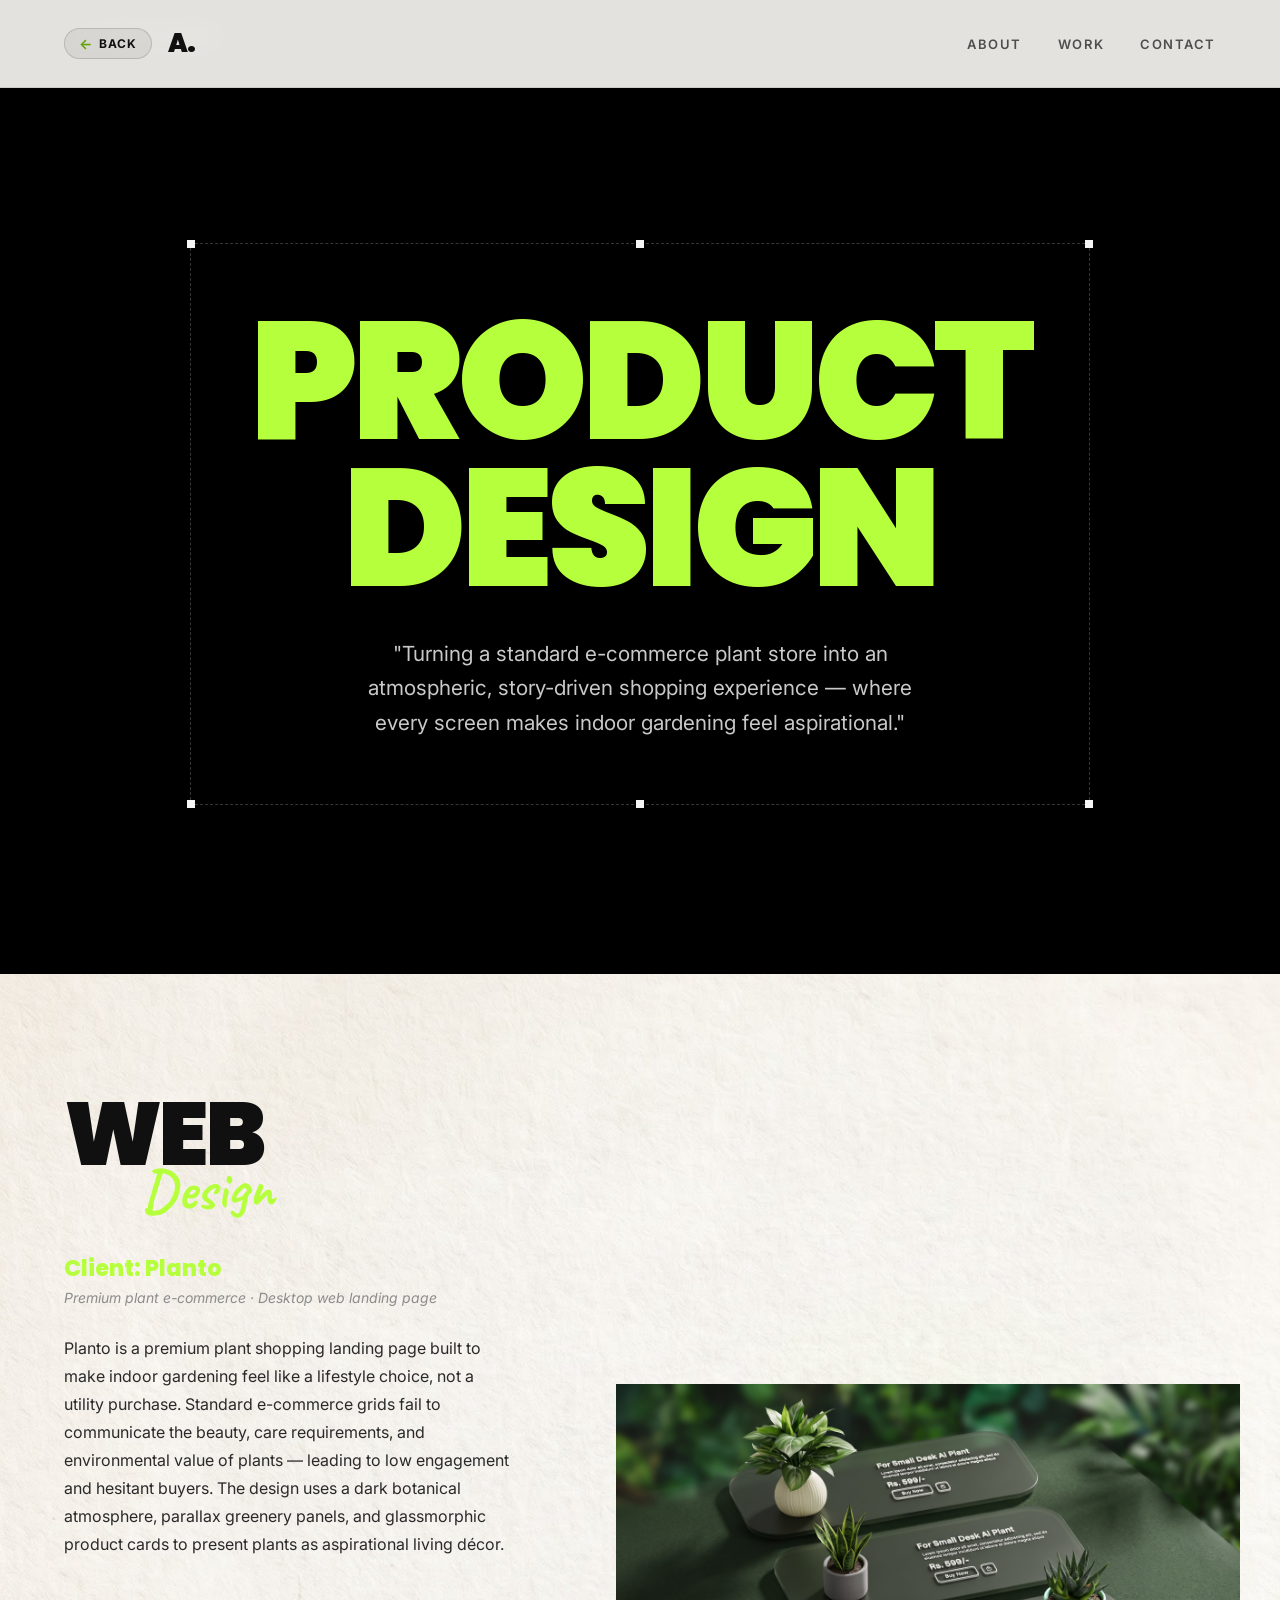
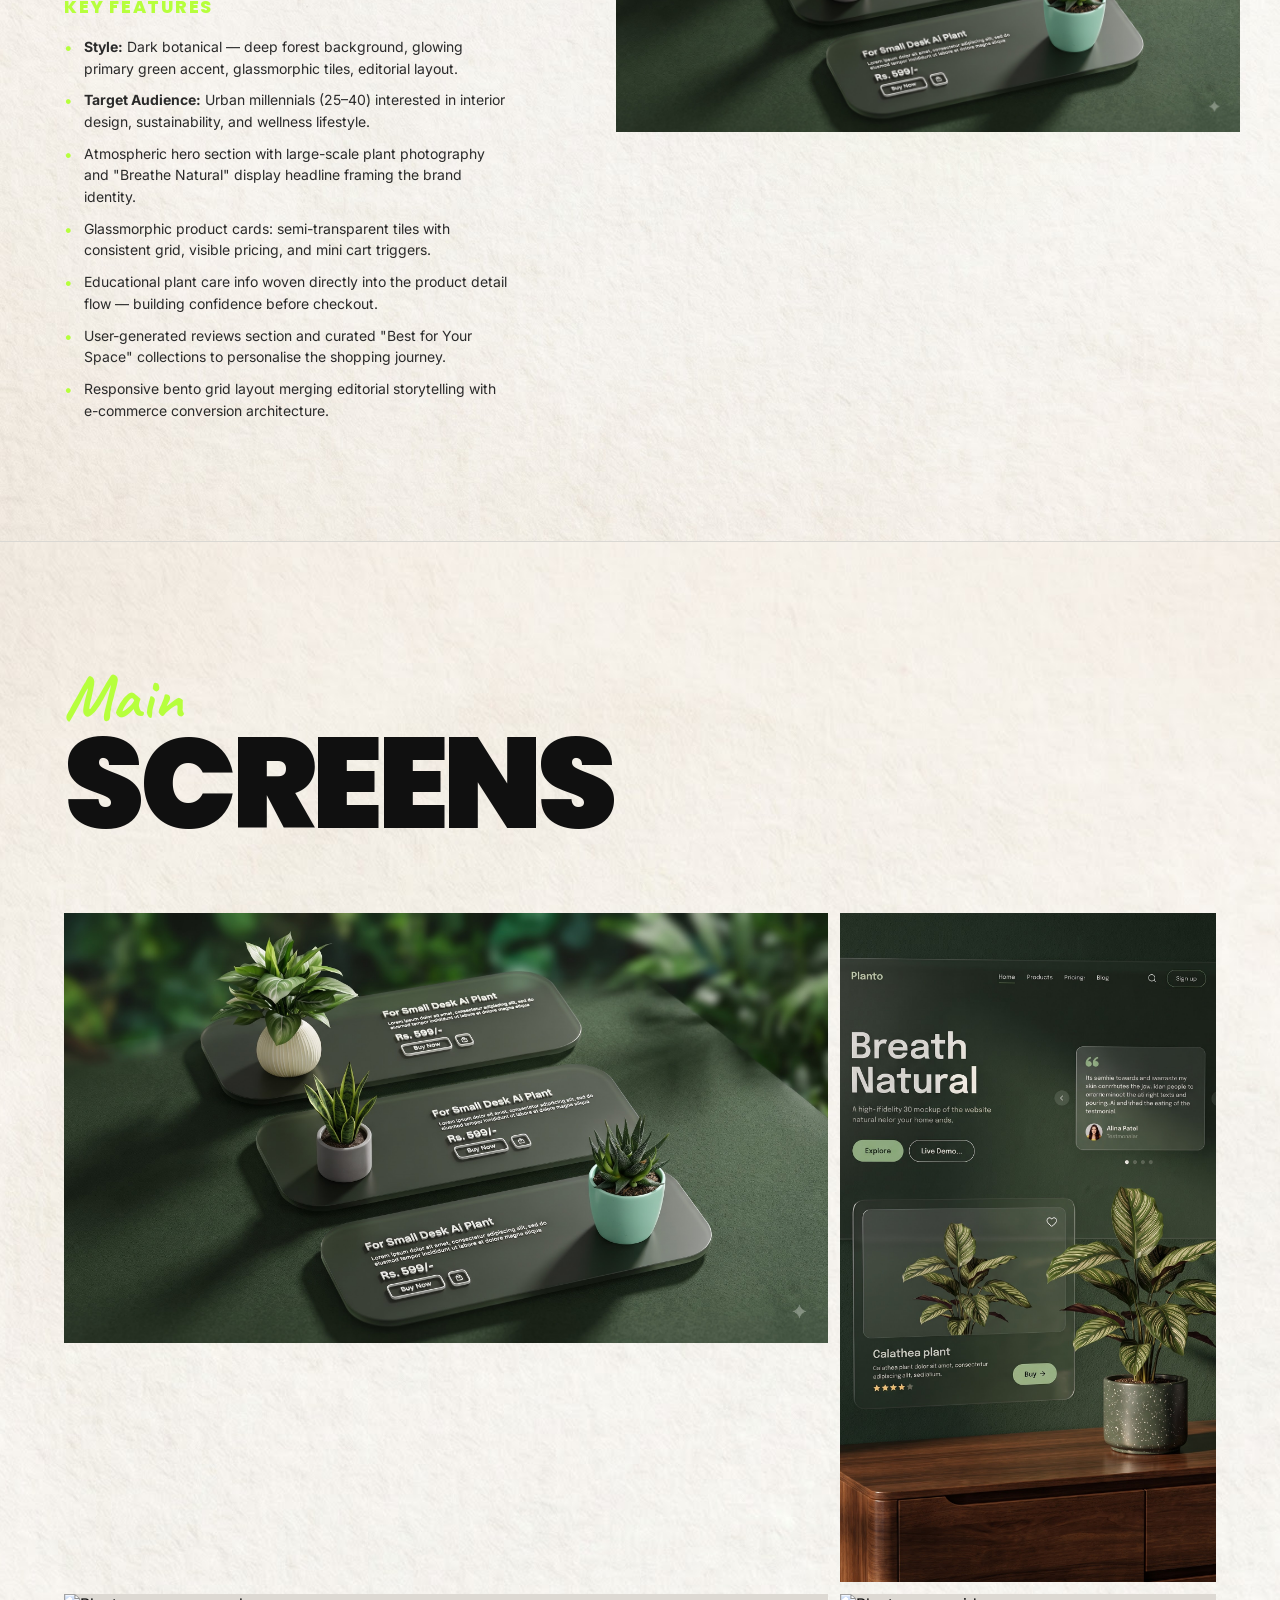
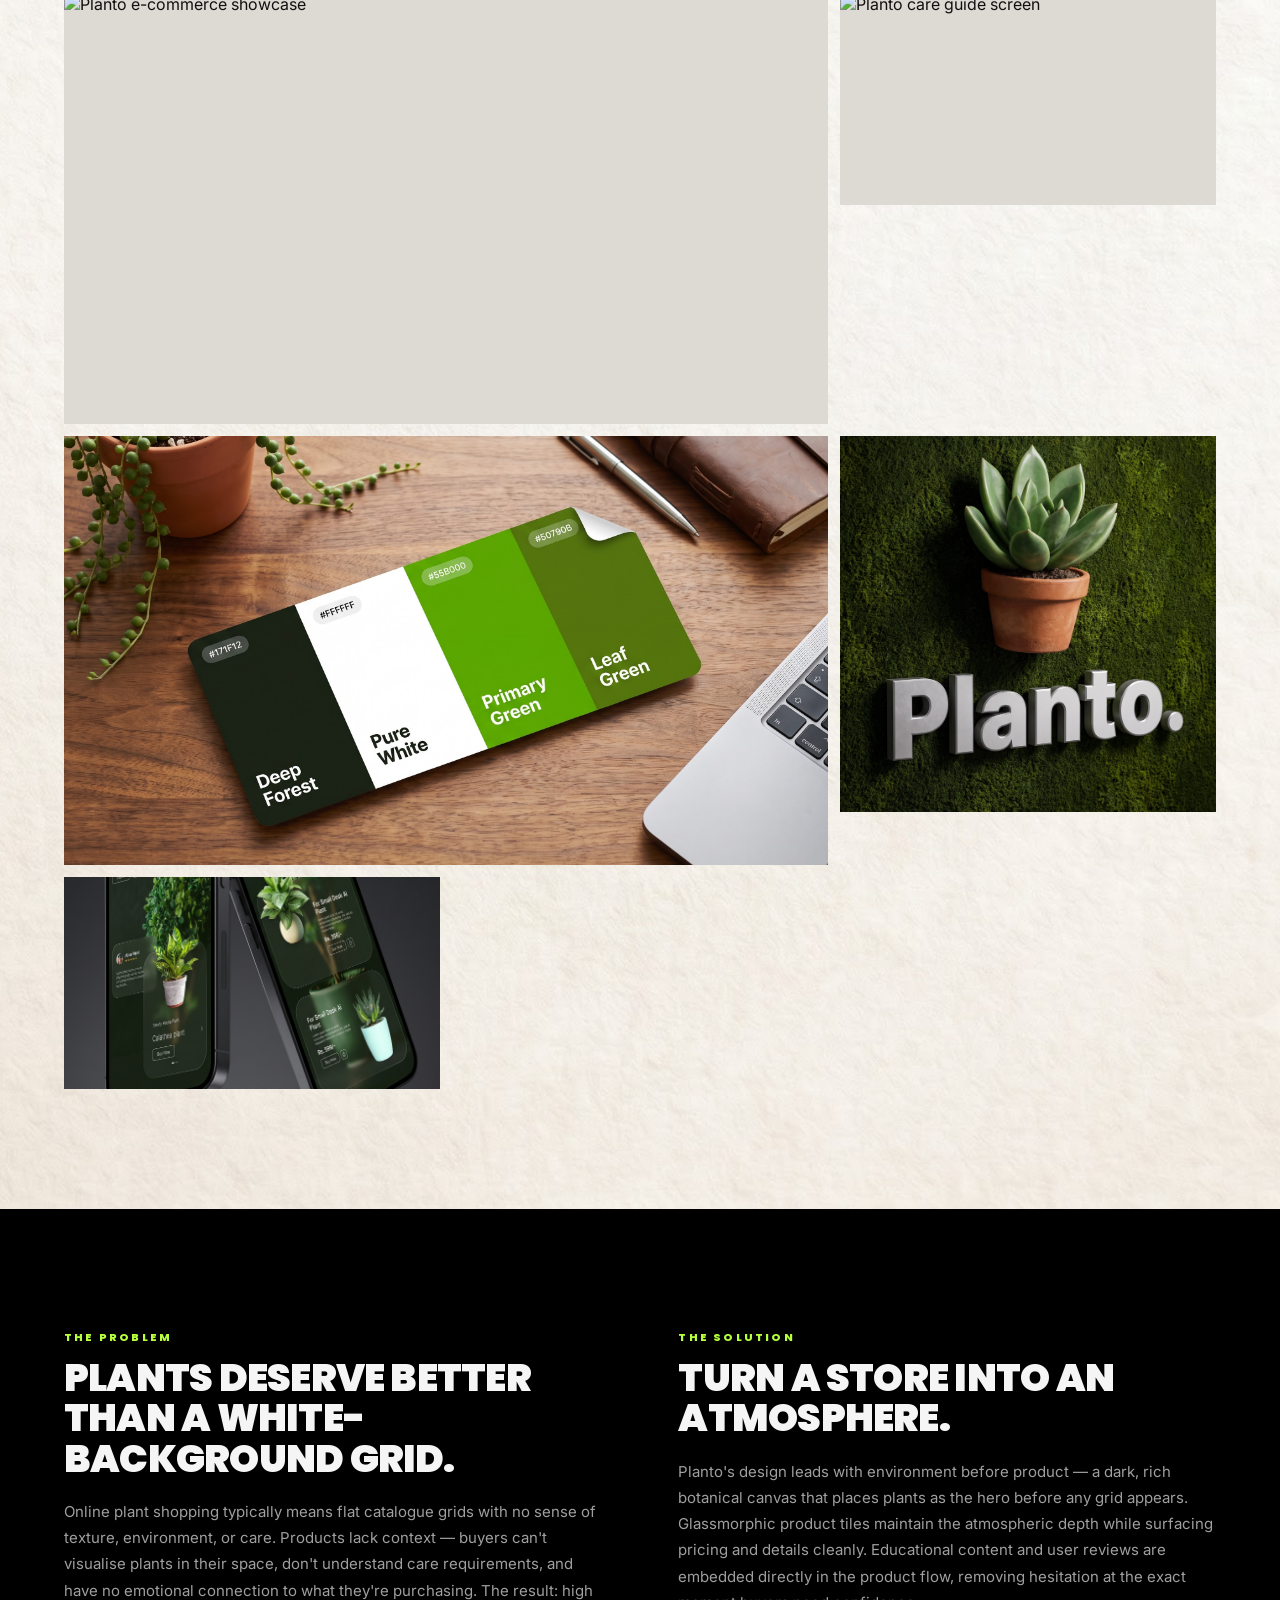
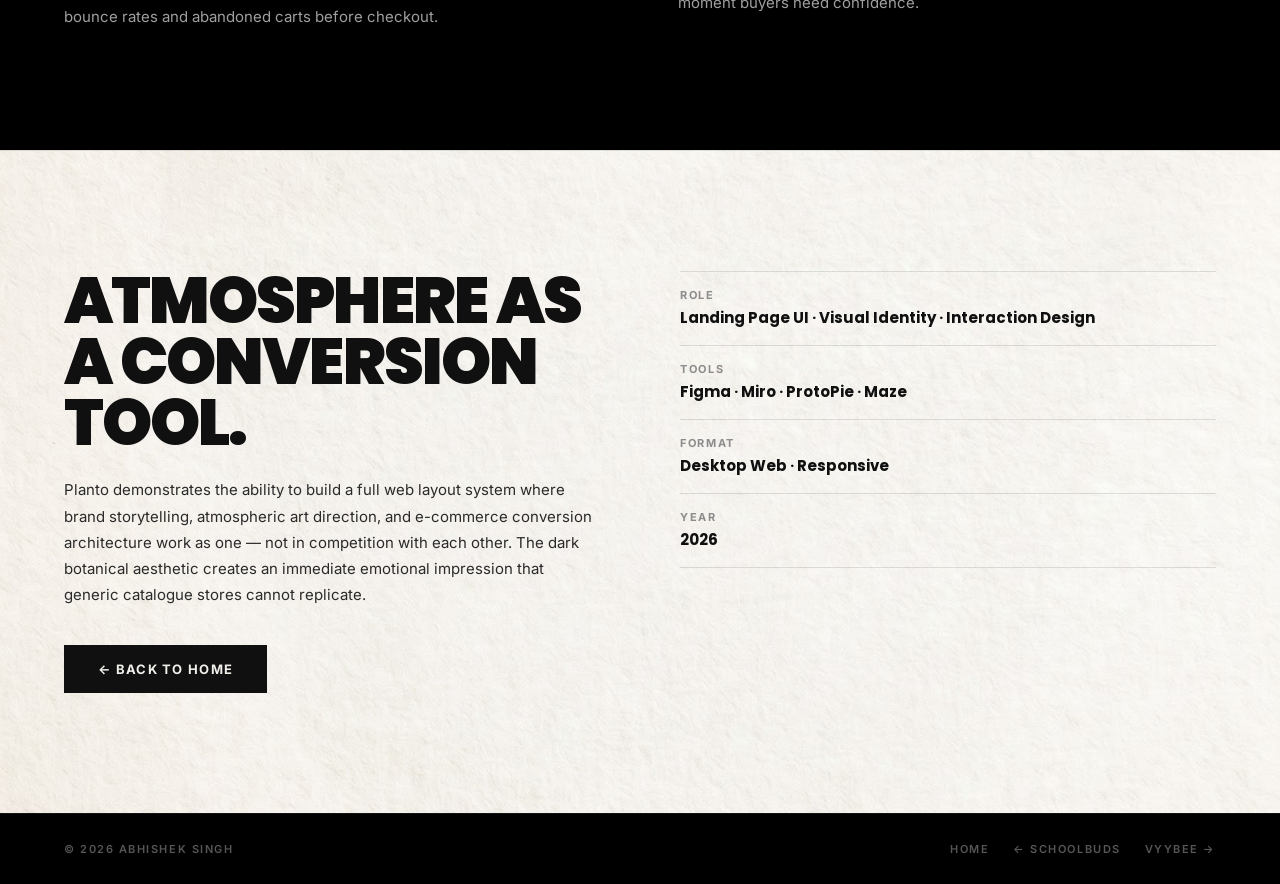
==== commit 4f9173a3: "Merge pull request #5 from Abhisheksingh1410/feature/update-portfolio-experience-case-studies feat: " ====
--- a/projects/planto.html
+++ b/projects/planto.html
@@ -8,6 +8,7 @@
   <link rel="preconnect" href="https://fonts.googleapis.com" />
   <link rel="preconnect" href="https://fonts.gstatic.com" crossorigin />
   <link href="https://fonts.googleapis.com/css2?family=Poppins:wght@400;500;700;800;900&family=Caveat:wght@400;600;700&family=Inter:wght@400;500;600&display=swap" rel="stylesheet" />
+  <link rel="icon" type="image/svg+xml" href="../assets/favicon.svg" />
   <link rel="stylesheet" href="../styles.css" />
 </head>
 <body class="cs-page">
